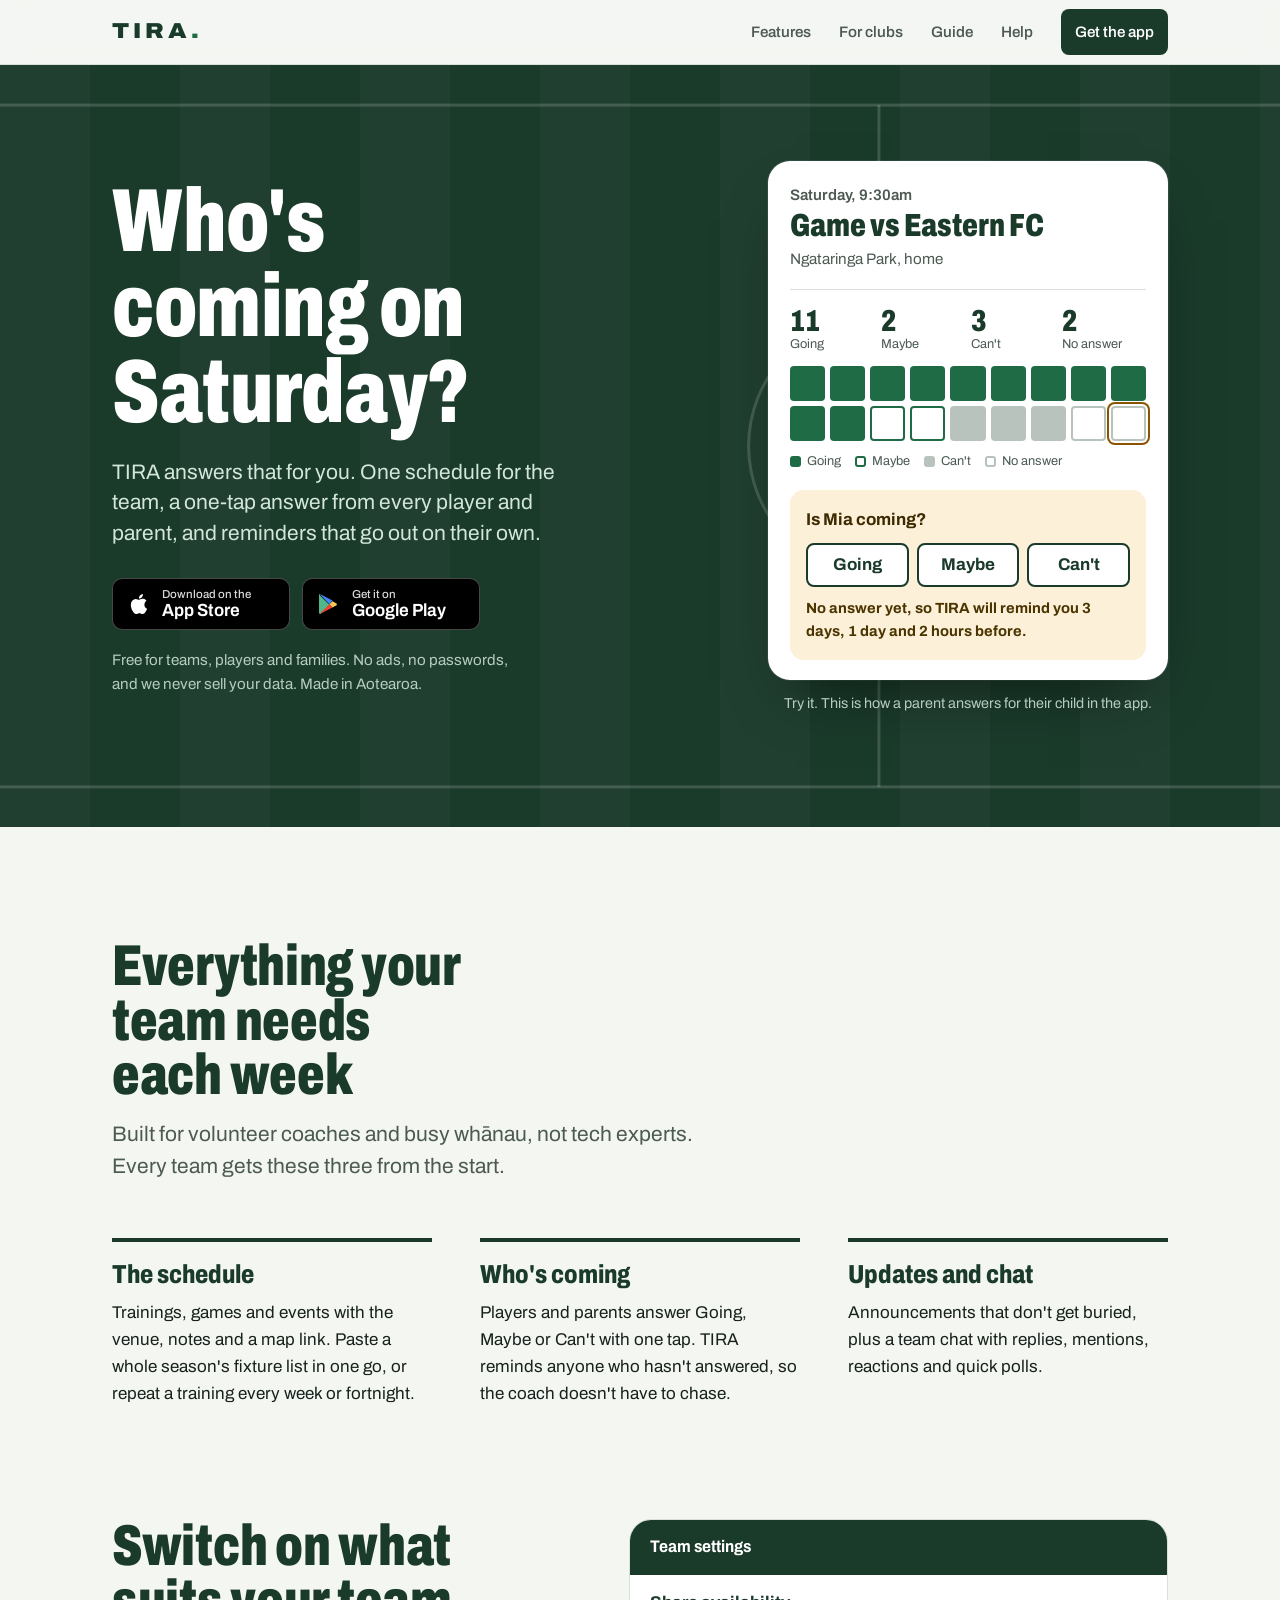
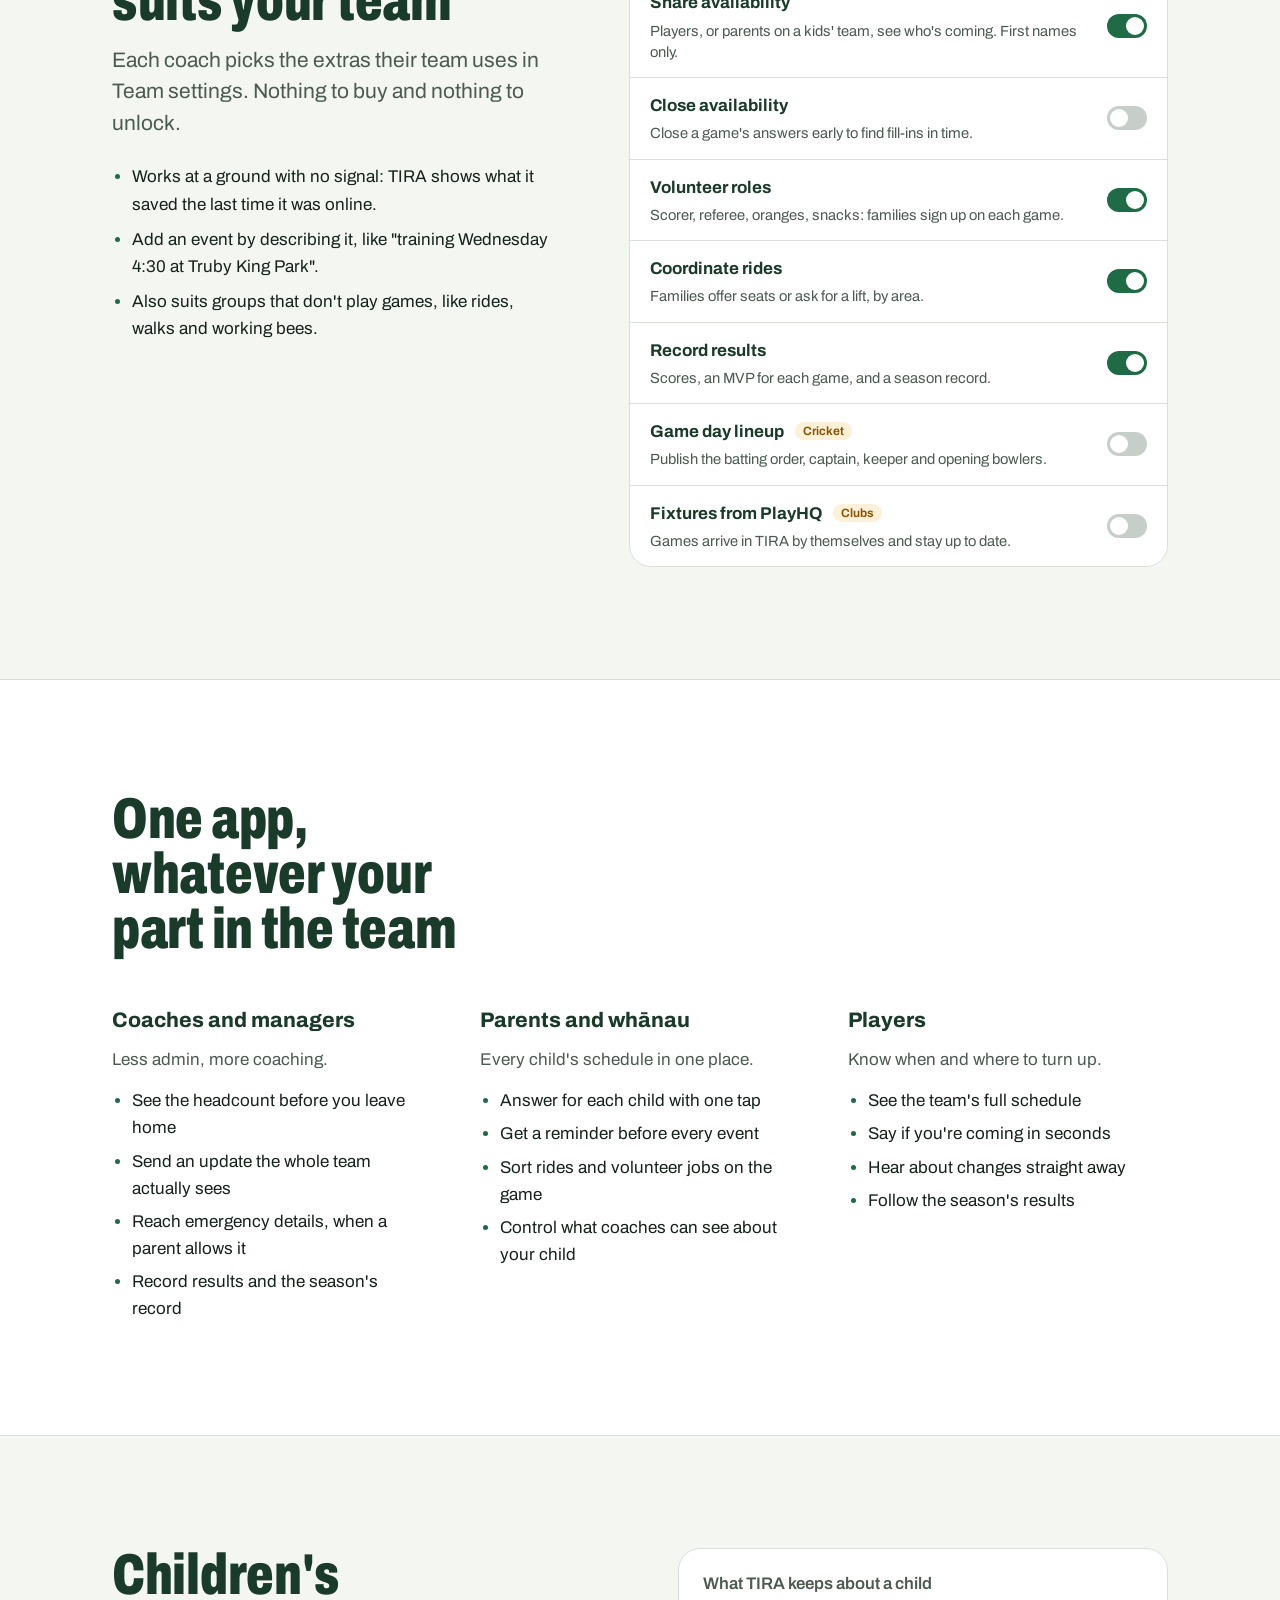
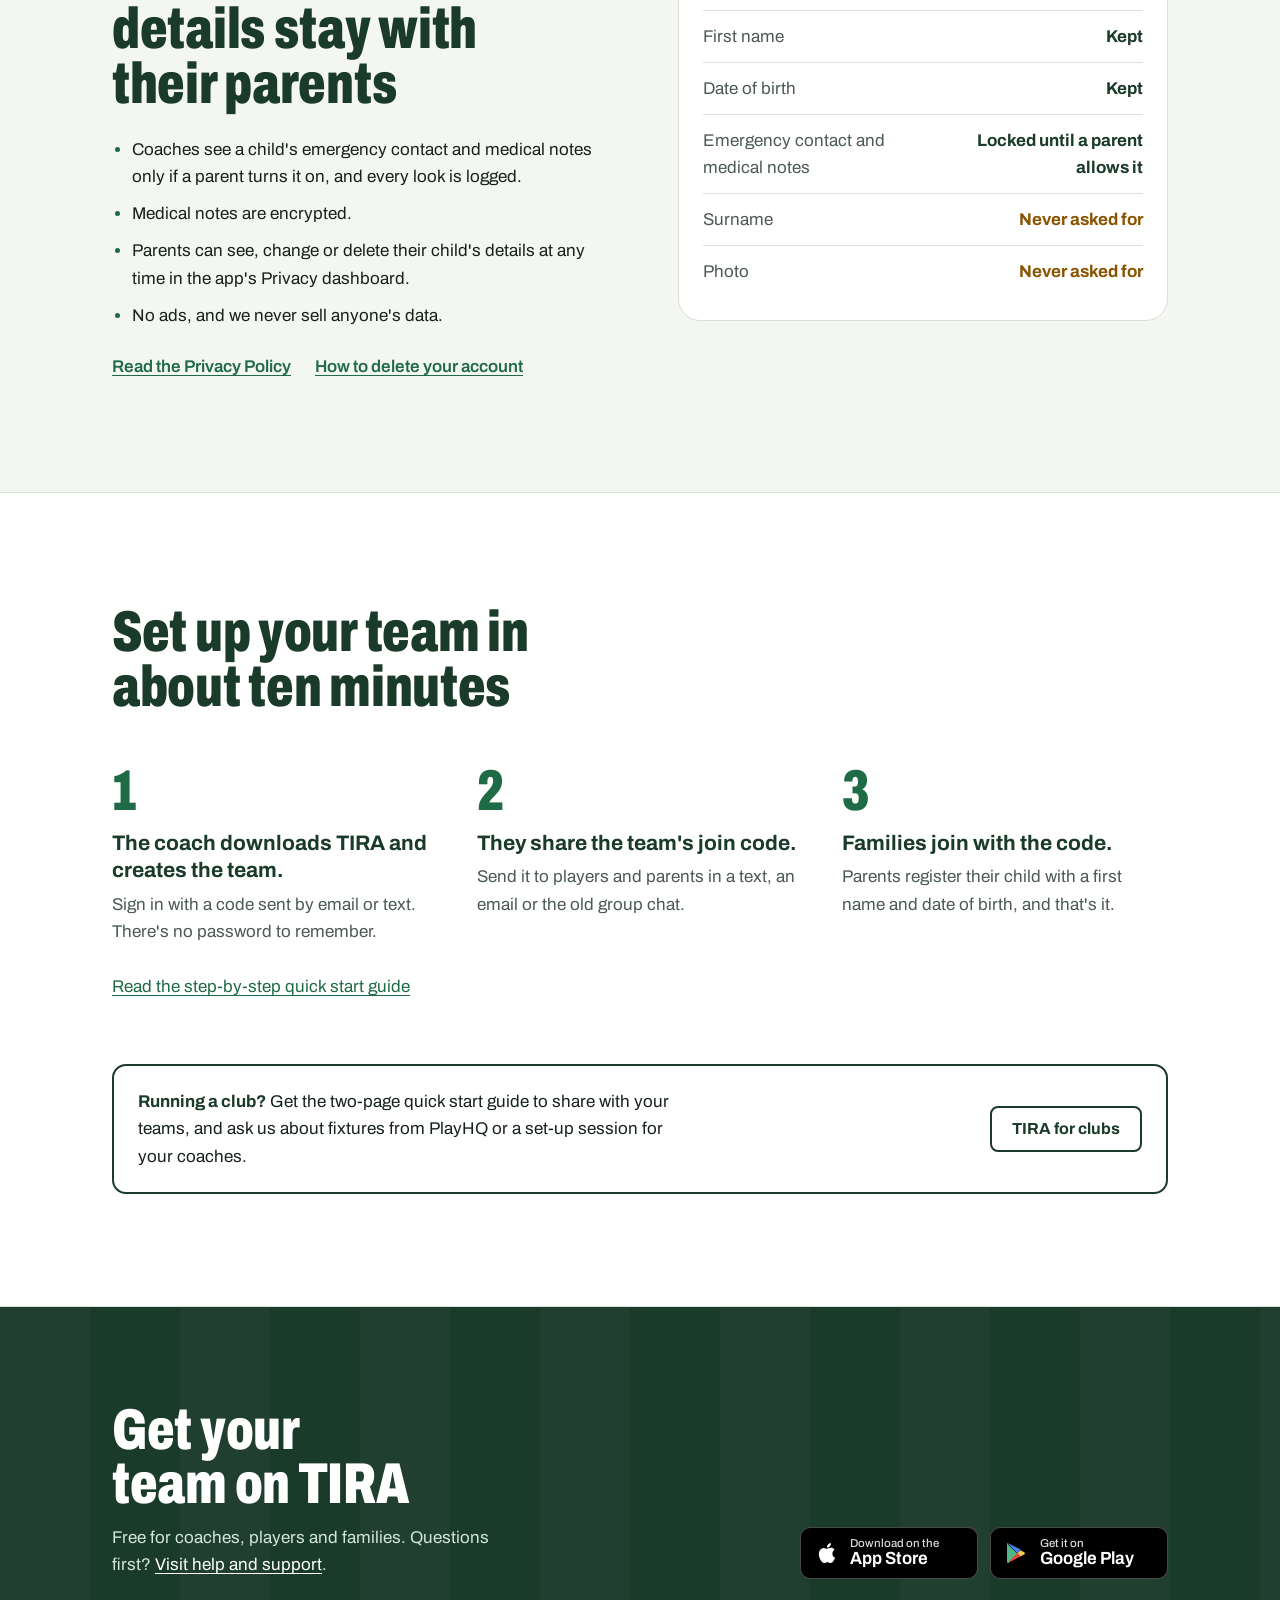
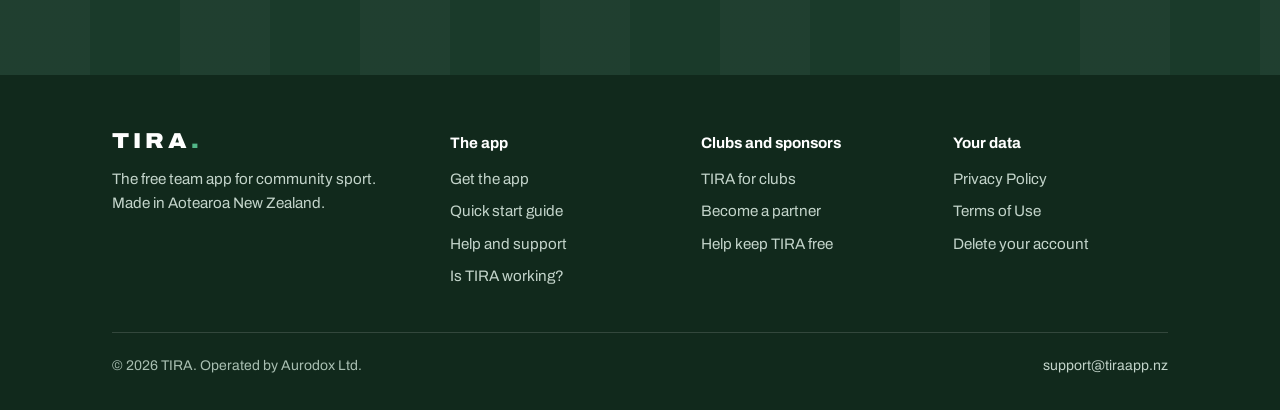
==== index.html @ 9c57c580 "Site redesign: one shared look, header and footer across every page - Shared stylesheet and menu scr" ====
<!DOCTYPE html>
<html lang="en-NZ">
<head>
  <meta charset="UTF-8" />
  <meta name="viewport" content="width=device-width, initial-scale=1" />
  <title>TIRA | The free team app for community sport</title>
  <meta name="description" content="TIRA is the free team app for community sport in Aotearoa. One schedule, a one-tap answer from every player and parent, and reminders sent for you. No ads." />
  <link rel="canonical" href="https://tiraapp.nz/" />
  <meta name="theme-color" content="#1a3a2a" />
  <meta property="og:type" content="website" />
  <meta property="og:site_name" content="TIRA" />
  <meta property="og:title" content="TIRA | The free team app for community sport" />
  <meta property="og:description" content="One schedule, a one-tap answer from every player and parent, and reminders sent for you. Free, with no ads." />
  <meta property="og:url" content="https://tiraapp.nz/" />
  <meta property="og:image" content="https://tiraapp.nz/android-chrome-512x512.png" />
  <meta property="og:locale" content="en_NZ" />
  <meta name="twitter:card" content="summary" />
  <link rel="icon" type="image/png" sizes="32x32" href="/favicon-32x32.png">
  <link rel="icon" type="image/png" sizes="16x16" href="/favicon-16x16.png">
  <link rel="apple-touch-icon" sizes="180x180" href="/apple-touch-icon.png">
  <link rel="manifest" href="/site.webmanifest">
  <link rel="preload" href="/assets/fonts/archivo-latin.woff2" as="font" type="font/woff2" crossorigin>
  <link rel="stylesheet" href="/assets/site.css">
  <script type="application/ld+json">
  {
    "@context": "https://schema.org",
    "@type": "MobileApplication",
    "name": "TIRA Sports",
    "operatingSystem": "Android, iOS",
    "applicationCategory": "SportsApplication",
    "description": "The free team app for community sport: schedule, availability, reminders, updates and team chat.",
    "url": "https://tiraapp.nz/",
    "offers": { "@type": "Offer", "price": "0", "priceCurrency": "NZD" },
    "publisher": { "@type": "Organization", "name": "Aurodox Ltd", "url": "https://tiraapp.nz/" },
    "sameAs": [
      "https://play.google.com/store/apps/details?id=nz.tira.app",
      "https://apps.apple.com/nz/app/tira-sports/id6776856453"
    ]
  }
  </script>
  <style>
    /* ── Hero ─────────────────────────────────────────── */
    .hero { padding: clamp(48px, 8vw, 96px) 0 clamp(56px, 9vw, 112px); }
    .hero .wrap {
      display: grid; gap: clamp(40px, 6vw, 72px);
      grid-template-columns: minmax(0, 1.15fr) minmax(0, .85fr); align-items: center;
    }
    .hero h1 { color: #fff; font-size: var(--step-5); max-width: 9ch; }
    .hero .lede { margin-top: 22px; font-size: var(--step-1); line-height: 1.45; color: #d3e6da; max-width: 40ch; }
    .hero .stores { margin-top: 30px; }
    .hero .small { margin-top: 18px; font-size: .95rem; color: #b5ccbf; max-width: 46ch; }

    /* The availability demo: a game card like the one in the app. */
    .game {
      background: var(--paper); color: var(--ink);
      border-radius: var(--radius-l); padding: 22px 22px 20px;
      box-shadow: 0 30px 60px -30px rgba(0,0,0,.6), 0 0 0 1px rgba(255,255,255,.08);
      max-width: 400px; width: 100%; justify-self: end;
    }
    .game .when { font-size: .95rem; font-weight: 600; color: var(--slate); }
    .game .vs { font-size: 2rem; font-stretch: 75%; font-weight: 850; color: var(--turf); line-height: 1.05; margin-top: 2px; }
    .game .where { font-size: .95rem; color: var(--slate); margin-top: 4px; }

    .count { margin-top: 18px; padding-top: 16px; border-top: 1px solid var(--line); }
    .count dl { display: grid; grid-template-columns: repeat(4, 1fr); gap: 6px; }
    .count dl div { display: flex; flex-direction: column-reverse; }
    .count dt { font-size: .8rem; color: var(--slate); line-height: 1.2; }
    .count dd { margin: 0; font-size: 1.9rem; font-stretch: 75%; font-weight: 850; color: var(--turf); line-height: 1; font-variant-numeric: tabular-nums; }

    /* One square per player, like bibs laid out on the grass. */
    .bibs { display: grid; grid-template-columns: repeat(9, 1fr); gap: 5px; margin-top: 14px; }
    .bib { aspect-ratio: 1; border-radius: 4px; background: var(--line); transition: background-color .25s, box-shadow .25s, transform .25s; }
    .bib.going { background: var(--mint-ink); }
    .bib.maybe { background: var(--paper); box-shadow: inset 0 0 0 2px var(--mint-ink); }
    .bib.cant  { background: #b9c3bd; }
    .bib.none  { background: var(--paper); box-shadow: inset 0 0 0 2px #b9c3bd; }
    .bib.you   { box-shadow: 0 0 0 2px var(--paper), 0 0 0 4px var(--amber-ink); }
    .bib.you.maybe { box-shadow: inset 0 0 0 2px var(--mint-ink), 0 0 0 2px var(--paper), 0 0 0 4px var(--amber-ink); }
    .bib.you.none  { box-shadow: inset 0 0 0 2px #b9c3bd, 0 0 0 2px var(--paper), 0 0 0 4px var(--amber-ink); }
    .key { display: flex; flex-wrap: wrap; gap: 4px 14px; margin-top: 10px; font-size: .8rem; color: var(--slate); }
    .key span { display: inline-flex; align-items: center; gap: 6px; }
    .key i { width: 11px; height: 11px; border-radius: 3px; display: inline-block; }

    .ask { margin-top: 18px; padding: 16px; background: var(--amber-wash); border-radius: var(--radius-m); }
    .ask p { font-weight: 700; color: #3d2a00; }
    .answers { display: grid; grid-template-columns: repeat(3, 1fr); gap: 8px; margin-top: 10px; }
    .answers button {
      min-height: 44px; border-radius: var(--radius-s); border: 2px solid var(--turf);
      background: var(--paper); color: var(--turf); font-weight: 700; cursor: pointer;
      transition: background-color .15s, color .15s;
    }
    .answers button:hover { background: var(--mint-wash); }
    .answers button[aria-pressed="true"] { background: var(--turf); color: #fff; }
    .ask .result { margin-top: 10px; font-size: .92rem; color: #4a3500; min-height: 2.8em; }
    .try { margin-top: 12px; font-size: .9rem; color: #b5ccbf; text-align: center; max-width: 400px; justify-self: end; width: 100%; }
    .demo { display: grid; }

    @media (prefers-reduced-motion: no-preference) {
      .js .bib { animation: drop .45s cubic-bezier(.2,.8,.3,1.2) backwards; animation-delay: calc(var(--i) * 35ms + 250ms); }
      @keyframes drop { from { transform: translateY(-10px) scale(.6); opacity: 0; } }
    }

    @media (max-width: 860px) {
      .hero .wrap { grid-template-columns: 1fr; }
      .game, .try { justify-self: start; }
      .hero h1 { max-width: 11ch; }
    }

    /* ── Sections ─────────────────────────────────────── */
    .section { padding: clamp(64px, 9vw, 112px) 0; }
    .section h2.display { font-size: var(--step-4); max-width: 16ch; }
    .section .intro { margin-top: 16px; font-size: var(--step-1); line-height: 1.5; color: var(--slate); max-width: 52ch; }

    .basics { display: grid; grid-template-columns: repeat(3, 1fr); gap: clamp(24px, 4vw, 48px); margin-top: clamp(36px, 5vw, 56px); }
    .basics > div { border-top: 4px solid var(--turf); padding-top: 18px; }
    .basics h3 { font-size: var(--step-2); font-stretch: 80%; font-weight: 800; line-height: 1.1; }
    .basics p { margin-top: 10px; color: var(--ink); }

    .extras { display: grid; grid-template-columns: minmax(0, .9fr) minmax(0, 1.1fr); gap: clamp(32px, 6vw, 80px); align-items: start; margin-top: clamp(64px, 9vw, 112px); }
    .extras h2 { font-size: var(--step-3); }
    .extras .also { margin-top: 24px; padding-left: 1.2em; }
    .extras .also li + li { margin-top: 8px; }
    .extras .also li::marker { color: var(--mint-ink); }

    /* An illustration of the app's Team settings screen. */
    .settings { background: var(--paper); border: 1px solid var(--line); border-radius: var(--radius-l); overflow: hidden; }
    .settings .bar { background: var(--turf); color: #fff; padding: 14px 20px; font-weight: 700; font-stretch: 90%; font-size: 1.05rem; }
    .settings ul { list-style: none; padding: 0; }
    .settings li { display: grid; grid-template-columns: 1fr auto; gap: 4px 16px; padding: 14px 20px; border-top: 1px solid var(--line); align-items: center; }
    .settings li:first-child { border-top: 0; }
    .settings b { font-weight: 700; color: var(--turf); }
    .settings .tag { margin-left: 8px; font-size: .75rem; font-weight: 650; color: var(--amber-ink); background: var(--amber-wash); padding: 2px 8px; border-radius: 999px; vertical-align: 2px; }
    .settings span.d { grid-column: 1; font-size: .92rem; color: var(--slate); line-height: 1.45; }
    .settings .sw { grid-column: 2; grid-row: 1 / span 2; width: 40px; height: 24px; border-radius: 999px; background: var(--mint-ink); position: relative; }
    .settings .sw::after { content: ''; position: absolute; top: 3px; right: 3px; width: 18px; height: 18px; border-radius: 50%; background: #fff; }
    .settings .sw.off { background: #c5cec8; }
    .settings .sw.off::after { right: auto; left: 3px; }

    @media (max-width: 860px) {
      .basics { grid-template-columns: 1fr; }
      .extras { grid-template-columns: 1fr; }
    }

    /* Roles */
    .roles { background: var(--paper); border-block: 1px solid var(--line); }
    .role-cols { display: grid; grid-template-columns: repeat(3, 1fr); gap: clamp(24px, 4vw, 48px); margin-top: clamp(32px, 5vw, 48px); }
    .role-cols h3 { font-size: var(--step-1); font-weight: 750; }
    .role-cols p { margin-top: 8px; color: var(--slate); }
    .role-cols ul { margin-top: 14px; padding-left: 1.2em; }
    .role-cols li + li { margin-top: 6px; }
    .role-cols li::marker { color: var(--mint-ink); }
    @media (max-width: 860px) { .role-cols { grid-template-columns: 1fr; } }

    /* Children's privacy */
    .privacy-split { display: grid; grid-template-columns: minmax(0, 1fr) minmax(0, 1fr); gap: clamp(32px, 6vw, 80px); align-items: start; }
    .privacy-split h2 { font-size: var(--step-4); max-width: 13ch; }
    .record { background: var(--paper); border: 1px solid var(--line); border-radius: var(--radius-l); padding: 22px 24px; }
    .record h3 { font-size: 1.05rem; color: var(--slate); font-weight: 600; }
    .record dl { margin-top: 12px; }
    .record dl div { display: flex; justify-content: space-between; gap: 16px; padding: 12px 0; border-top: 1px solid var(--line); }
    .record dt { color: var(--slate); }
    .record dd { margin: 0; font-weight: 700; color: var(--turf); text-align: right; }
    .record dd.never { color: var(--amber-ink); }
    .privacy-points { margin-top: 24px; padding-left: 1.2em; }
    .privacy-points li + li { margin-top: 10px; }
    .privacy-points li::marker { color: var(--mint-ink); }
    .text-links { margin-top: 24px; display: flex; flex-wrap: wrap; gap: 10px 24px; font-weight: 600; }
    @media (max-width: 860px) { .privacy-split { grid-template-columns: 1fr; } }

    /* Getting started: a real sequence, so it is numbered. */
    .steps { list-style: none; padding: 0; counter-reset: step; display: grid; grid-template-columns: repeat(3, 1fr); gap: clamp(20px, 3vw, 40px); margin-top: clamp(32px, 5vw, 48px); }
    .steps li { counter-increment: step; }
    .steps li::before {
      content: counter(step); display: block; font-size: 3.6rem; font-stretch: 70%; font-weight: 850;
      line-height: 1; color: var(--mint-ink); margin-bottom: 10px;
    }
    .steps b { display: block; font-size: var(--step-1); color: var(--turf); line-height: 1.3; }
    .steps span { display: block; margin-top: 6px; color: var(--slate); }
    @media (max-width: 760px) { .steps { grid-template-columns: 1fr; } }

    .clubs-note {
      margin-top: clamp(40px, 6vw, 64px); display: flex; flex-wrap: wrap; align-items: center; justify-content: space-between;
      gap: 16px 32px; padding: 22px 24px; border: 2px solid var(--turf); border-radius: var(--radius-m);
    }
    .clubs-note p { max-width: 56ch; }
    .clubs-note strong { color: var(--turf); }

    /* Closing call to action */
    .closer { padding: clamp(56px, 8vw, 96px) 0; }
    .closer .wrap { display: flex; flex-wrap: wrap; align-items: end; justify-content: space-between; gap: 28px 48px; }
    .closer h2 { color: #fff; font-size: var(--step-4); max-width: 12ch; }
    .closer p { margin-top: 12px; color: #d3e6da; max-width: 40ch; }
    .closer p a { color: #fff; }
  </style>
</head>
<body>
<a class="skip-link" href="#main">Skip to content</a>

<header class="site-header">
  <div class="wrap">
    <a class="wordmark" href="/" aria-label="TIRA home">TIRA<i>.</i></a>
    <button class="menu-btn" type="button" aria-expanded="false" aria-controls="site-nav">
      <svg viewBox="0 0 24 24" fill="none" stroke="currentColor" stroke-width="2.2" stroke-linecap="round" aria-hidden="true"><path d="M4 7h16M4 12h16M4 17h16"/></svg>
      Menu
    </button>
    <nav class="site-nav" id="site-nav" aria-label="Main">
      <a href="/#features">Features</a>
      <a href="/clubs/">For clubs</a>
      <a href="/guide/">Guide</a>
      <a href="/support/">Help</a>
      <a class="btn" href="/get/">Get the app</a>
    </nav>
  </div>
</header>

<main id="main">

<section class="turf on-turf hero" aria-labelledby="hero-title">
  <div class="chalk-lines" aria-hidden="true">
    <svg viewBox="0 0 1440 760" preserveAspectRatio="xMaxYMid slice" fill="none" stroke="currentColor" stroke-width="3">
      <rect x="40" y="40" width="1600" height="680"/>
      <line x1="1040" y1="40" x2="1040" y2="720"/>
      <circle cx="1040" cy="380" r="130"/>
      <circle cx="1040" cy="380" r="5" fill="currentColor"/>
    </svg>
  </div>
  <div class="wrap">
    <div>
      <h1 id="hero-title" class="display">Who's coming on Saturday?</h1>
      <p class="lede">TIRA answers that for you. One schedule for the team, a one-tap answer from every player and parent, and reminders that go out on their own.</p>
      <div class="stores" id="download">
        <a class="store" href="https://apps.apple.com/nz/app/tira-sports/id6776856453">
          <svg viewBox="0 0 24 24" fill="currentColor" aria-hidden="true"><path d="M18.71 19.5c-.83 1.24-1.71 2.45-3.05 2.47-1.34.03-1.77-.79-3.29-.79-1.53 0-2 .77-3.27.82-1.31.05-2.3-1.32-3.14-2.53C4.25 17 2.94 12.45 4.7 9.39c.87-1.52 2.43-2.48 4.12-2.51 1.28-.02 2.5.87 3.29.87.78 0 2.26-1.07 3.8-.91.65.03 2.47.26 3.64 1.98-.09.06-2.17 1.28-2.15 3.81.03 3.02 2.65 4.03 2.68 4.04-.03.07-.42 1.44-1.38 2.83zM13 3.5c.73-.83 1.94-1.46 2.94-1.5.13 1.17-.34 2.35-1.04 3.19-.69.85-1.83 1.51-2.95 1.42-.15-1.15.41-2.35 1.05-3.11z"/></svg>
          <span><small>Download on the</small><strong>App Store</strong></span>
        </a>
        <a class="store" href="https://play.google.com/store/apps/details?id=nz.tira.app">
          <svg viewBox="0 0 24 24" aria-hidden="true"><path d="M3.18 1.77C2.46 2.14 2 2.9 2 3.78v16.44c0 .88.46 1.64 1.18 2.01l9.21-9.21v-.22L3.18 3.72v-1.95z" fill="#52b788"/><path d="M15.46 15.54l-3.07-3.07v-.22l3.07-3.07 3.71 2.11c1.04.59 1.04 1.55 0 2.14l-3.71 2.11z" fill="#f9c74f"/><path d="M15.53 15.5L12.39 12.35 3.18 21.23c.34.18.75.16 1.12-.06l11.23-5.67z" fill="#ea4335"/><path d="M15.53 8.5L4.3 2.83C3.93 2.61 3.52 2.59 3.18 2.77l9.21 9.58 3.14-3.85z" fill="#4285f4"/></svg>
          <span><small>Get it on</small><strong>Google Play</strong></span>
        </a>
      </div>
      <p class="small">Free for teams, players and families. No ads, no passwords, and we never sell your data. Made in Aotearoa.</p>
    </div>

    <div class="demo">
      <article class="game" aria-labelledby="game-title">
        <p class="when">Saturday, 9:30am</p>
        <h2 id="game-title" class="vs">Game vs Eastern FC</h2>
        <p class="where">Ngataringa Park, home</p>

        <div class="count">
          <dl aria-live="polite" id="tally">
            <div><dt>Going</dt><dd data-k="going">11</dd></div>
            <div><dt>Maybe</dt><dd data-k="maybe">2</dd></div>
            <div><dt>Can't</dt><dd data-k="cant">3</dd></div>
            <div><dt>No answer</dt><dd data-k="none">2</dd></div>
          </dl>
          <div class="bibs" id="bibs" aria-hidden="true"></div>
          <div class="key" aria-hidden="true">
            <span><i style="background:var(--mint-ink)"></i>Going</span>
            <span><i style="box-shadow:inset 0 0 0 2px var(--mint-ink)"></i>Maybe</span>
            <span><i style="background:#b9c3bd"></i>Can't</span>
            <span><i style="box-shadow:inset 0 0 0 2px #b9c3bd"></i>No answer</span>
          </div>
        </div>

        <div class="ask" id="ask" hidden>
          <p id="ask-q">Is Mia coming?</p>
          <div class="answers" role="group" aria-labelledby="ask-q">
            <button type="button" data-a="going" aria-pressed="false">Going</button>
            <button type="button" data-a="maybe" aria-pressed="false">Maybe</button>
            <button type="button" data-a="cant" aria-pressed="false">Can't</button>
          </div>
          <p class="result" id="result" aria-live="polite">No answer yet, so TIRA will remind you 3 days, 1 day and 2 hours before.</p>
        </div>
      </article>
      <p class="try" id="try" hidden>Try it. This is how a parent answers for their child in the app.</p>
    </div>
  </div>
</section>

<section class="section" id="features" aria-labelledby="features-title">
  <div class="wrap">
    <h2 id="features-title" class="display">Everything your team needs each week</h2>
    <p class="intro">Built for volunteer coaches and busy whānau, not tech experts. Every team gets these three from the start.</p>

    <div class="basics">
      <div>
        <h3>The schedule</h3>
        <p>Trainings, games and events with the venue, notes and a map link. Paste a whole season's fixture list in one go, or repeat a training every week or fortnight.</p>
      </div>
      <div>
        <h3>Who's coming</h3>
        <p>Players and parents answer Going, Maybe or Can't with one tap. TIRA reminds anyone who hasn't answered, so the coach doesn't have to chase.</p>
      </div>
      <div>
        <h3>Updates and chat</h3>
        <p>Announcements that don't get buried, plus a team chat with replies, mentions, reactions and quick polls.</p>
      </div>
    </div>

    <div class="extras">
      <div>
        <h2 class="display">Switch on what suits your team</h2>
        <p class="intro">Each coach picks the extras their team uses in Team settings. Nothing to buy and nothing to unlock.</p>
        <ul class="also">
          <li>Works at a ground with no signal: TIRA shows what it saved the last time it was online.</li>
          <li>Add an event by describing it, like "training Wednesday 4:30 at Truby King Park".</li>
          <li>Also suits groups that don't play games, like rides, walks and working bees.</li>
        </ul>
      </div>
      <figure class="settings" aria-label="Illustration of the Team settings screen in the app">
        <div class="bar" aria-hidden="true">Team settings</div>
        <ul>
          <li><b>Share availability</b><span class="sw" aria-hidden="true"></span><span class="d">Players, or parents on a kids' team, see who's coming. First names only.</span></li>
          <li><b>Close availability</b><span class="sw off" aria-hidden="true"></span><span class="d">Close a game's answers early to find fill-ins in time.</span></li>
          <li><b>Volunteer roles</b><span class="sw" aria-hidden="true"></span><span class="d">Scorer, referee, oranges, snacks: families sign up on each game.</span></li>
          <li><b>Coordinate rides</b><span class="sw" aria-hidden="true"></span><span class="d">Families offer seats or ask for a lift, by area.</span></li>
          <li><b>Record results</b><span class="sw" aria-hidden="true"></span><span class="d">Scores, an MVP for each game, and a season record.</span></li>
          <li><b>Game day lineup <span class="tag">Cricket</span></b><span class="sw off" aria-hidden="true"></span><span class="d">Publish the batting order, captain, keeper and opening bowlers.</span></li>
          <li><b>Fixtures from PlayHQ <span class="tag">Clubs</span></b><span class="sw off" aria-hidden="true"></span><span class="d">Games arrive in TIRA by themselves and stay up to date.</span></li>
        </ul>
      </figure>
    </div>
  </div>
</section>

<section class="section roles" aria-labelledby="roles-title">
  <div class="wrap">
    <h2 id="roles-title" class="display">One app, whatever your part in the team</h2>
    <div class="role-cols">
      <div>
        <h3>Coaches and managers</h3>
        <p>Less admin, more coaching.</p>
        <ul>
          <li>See the headcount before you leave home</li>
          <li>Send an update the whole team actually sees</li>
          <li>Reach emergency details, when a parent allows it</li>
          <li>Record results and the season's record</li>
        </ul>
      </div>
      <div>
        <h3>Parents and whānau</h3>
        <p>Every child's schedule in one place.</p>
        <ul>
          <li>Answer for each child with one tap</li>
          <li>Get a reminder before every event</li>
          <li>Sort rides and volunteer jobs on the game</li>
          <li>Control what coaches can see about your child</li>
        </ul>
      </div>
      <div>
        <h3>Players</h3>
        <p>Know when and where to turn up.</p>
        <ul>
          <li>See the team's full schedule</li>
          <li>Say if you're coming in seconds</li>
          <li>Hear about changes straight away</li>
          <li>Follow the season's results</li>
        </ul>
      </div>
    </div>
  </div>
</section>

<section class="section" id="privacy" aria-labelledby="privacy-title">
  <div class="wrap privacy-split">
    <div>
      <h2 id="privacy-title" class="display">Children's details stay with their parents</h2>
      <ul class="privacy-points">
        <li>Coaches see a child's emergency contact and medical notes only if a parent turns it on, and every look is logged.</li>
        <li>Medical notes are encrypted.</li>
        <li>Parents can see, change or delete their child's details at any time in the app's Privacy dashboard.</li>
        <li>No ads, and we never sell anyone's data.</li>
      </ul>
      <p class="text-links">
        <a href="/privacy/">Read the Privacy Policy</a>
        <a href="/delete-account/">How to delete your account</a>
      </p>
    </div>
    <div class="record">
      <h3>What TIRA keeps about a child</h3>
      <dl>
        <div><dt>First name</dt><dd>Kept</dd></div>
        <div><dt>Date of birth</dt><dd>Kept</dd></div>
        <div><dt>Emergency contact and medical notes</dt><dd>Locked until a parent allows it</dd></div>
        <div><dt>Surname</dt><dd class="never">Never asked for</dd></div>
        <div><dt>Photo</dt><dd class="never">Never asked for</dd></div>
      </dl>
    </div>
  </div>
</section>

<section class="section roles" aria-labelledby="start-title">
  <div class="wrap">
    <h2 id="start-title" class="display">Set up your team in about ten minutes</h2>
    <ol class="steps">
      <li><b>The coach downloads TIRA and creates the team.</b><span>Sign in with a code sent by email or text. There's no password to remember.</span></li>
      <li><b>They share the team's join code.</b><span>Send it to players and parents in a text, an email or the old group chat.</span></li>
      <li><b>Families join with the code.</b><span>Parents register their child with a first name and date of birth, and that's it.</span></li>
    </ol>
    <p style="margin-top:28px"><a href="/guide/">Read the step-by-step quick start guide</a></p>

    <div class="clubs-note">
      <p><strong>Running a club?</strong> Get the two-page quick start guide to share with your teams, and ask us about fixtures from PlayHQ or a set-up session for your coaches.</p>
      <a class="btn btn-outline" href="/clubs/">TIRA for clubs</a>
    </div>
  </div>
</section>

<section class="turf on-turf closer" aria-labelledby="closer-title">
  <div class="wrap">
    <div>
      <h2 id="closer-title" class="display">Get your team on TIRA</h2>
      <p>Free for coaches, players and families. Questions first? <a href="/support/">Visit help and support</a>.</p>
    </div>
    <div class="stores">
      <a class="store" href="https://apps.apple.com/nz/app/tira-sports/id6776856453">
        <svg viewBox="0 0 24 24" fill="currentColor" aria-hidden="true"><path d="M18.71 19.5c-.83 1.24-1.71 2.45-3.05 2.47-1.34.03-1.77-.79-3.29-.79-1.53 0-2 .77-3.27.82-1.31.05-2.3-1.32-3.14-2.53C4.25 17 2.94 12.45 4.7 9.39c.87-1.52 2.43-2.48 4.12-2.51 1.28-.02 2.5.87 3.29.87.78 0 2.26-1.07 3.8-.91.65.03 2.47.26 3.64 1.98-.09.06-2.17 1.28-2.15 3.81.03 3.02 2.65 4.03 2.68 4.04-.03.07-.42 1.44-1.38 2.83zM13 3.5c.73-.83 1.94-1.46 2.94-1.5.13 1.17-.34 2.35-1.04 3.19-.69.85-1.83 1.51-2.95 1.42-.15-1.15.41-2.35 1.05-3.11z"/></svg>
        <span><small>Download on the</small><strong>App Store</strong></span>
      </a>
      <a class="store" href="https://play.google.com/store/apps/details?id=nz.tira.app">
        <svg viewBox="0 0 24 24" aria-hidden="true"><path d="M3.18 1.77C2.46 2.14 2 2.9 2 3.78v16.44c0 .88.46 1.64 1.18 2.01l9.21-9.21v-.22L3.18 3.72v-1.95z" fill="#52b788"/><path d="M15.46 15.54l-3.07-3.07v-.22l3.07-3.07 3.71 2.11c1.04.59 1.04 1.55 0 2.14l-3.71 2.11z" fill="#f9c74f"/><path d="M15.53 15.5L12.39 12.35 3.18 21.23c.34.18.75.16 1.12-.06l11.23-5.67z" fill="#ea4335"/><path d="M15.53 8.5L4.3 2.83C3.93 2.61 3.52 2.59 3.18 2.77l9.21 9.58 3.14-3.85z" fill="#4285f4"/></svg>
        <span><small>Get it on</small><strong>Google Play</strong></span>
      </a>
    </div>
  </div>
</section>

</main>

<footer class="site-footer">
  <div class="wrap">
    <div class="cols">
      <div class="about">
        <a class="wordmark" href="/" aria-label="TIRA home">TIRA<i>.</i></a>
        <p>The free team app for community sport. Made in Aotearoa New Zealand.</p>
      </div>
      <div>
        <h2>The app</h2>
        <ul>
          <li><a href="/get/">Get the app</a></li>
          <li><a href="/guide/">Quick start guide</a></li>
          <li><a href="/support/">Help and support</a></li>
          <li><a href="/status/">Is TIRA working?</a></li>
        </ul>
      </div>
      <div>
        <h2>Clubs and sponsors</h2>
        <ul>
          <li><a href="/clubs/">TIRA for clubs</a></li>
          <li><a href="/partners/">Become a partner</a></li>
          <li><a href="/support-tira/">Help keep TIRA free</a></li>
        </ul>
      </div>
      <div>
        <h2>Your data</h2>
        <ul>
          <li><a href="/privacy/">Privacy Policy</a></li>
          <li><a href="/terms/">Terms of Use</a></li>
          <li><a href="/delete-account/">Delete your account</a></li>
        </ul>
      </div>
    </div>
    <div class="legal">
      <p>&copy; 2026 TIRA. Operated by Aurodox Ltd.</p>
      <p><a href="mailto:support@tiraapp.nz">support@tiraapp.nz</a></p>
    </div>
  </div>
</footer>

<script src="/assets/site.js" defer></script>
<script>
  // The hero demo. Without JavaScript the card still shows the tally; the
  // buttons only appear when they work.
  (function () {
    document.documentElement.classList.add('js');
    var tally = { going: 11, maybe: 2, cant: 3, none: 2 };
    var order = ['going', 'maybe', 'cant', 'none'];
    var bibs = document.getElementById('bibs');
    var mine = 'none';
    var RESULT = {
      none: "No answer yet, so TIRA will remind you 3 days, 1 day and 2 hours before.",
      going: "Mia's going. The coach sees it straight away, and TIRA won't send you any more “Are you coming?” reminders.",
      maybe: "Mia's a maybe. You can change it any time before the game.",
      cant: "Mia can't make it. The coach knows in time to find a fill-in."
    };

    function draw() {
      var html = '', i = 0;
      // Everyone else, grouped by answer, then Mia last.
      var rest = { going: tally.going, maybe: tally.maybe, cant: tally.cant, none: tally.none };
      rest[mine] -= 1;
      order.forEach(function (k) {
        for (var n = 0; n < rest[k]; n++) html += '<span class="bib ' + k + '" style="--i:' + (i++) + '"></span>';
      });
      html += '<span class="bib you ' + mine + '" style="--i:' + i + '"></span>';
      bibs.innerHTML = html;
      order.forEach(function (k) { document.querySelector('[data-k="' + k + '"]').textContent = tally[k]; });
    }
    draw();

    var ask = document.getElementById('ask');
    ask.hidden = false;
    document.getElementById('try').hidden = false;
    var result = document.getElementById('result');
    var btns = ask.querySelectorAll('button');
    btns.forEach(function (b) {
      b.addEventListener('click', function () {
        var a = b.getAttribute('data-a');
        if (a === mine) a = 'none'; // tap again to clear
        tally[mine] -= 1; tally[a] += 1; mine = a;
        btns.forEach(function (x) { x.setAttribute('aria-pressed', String(x.getAttribute('data-a') === mine)); });
        result.textContent = RESULT[mine];
        // Only animate the first time; later changes just recolour.
        bibs.querySelectorAll('.bib').forEach(function (el) { el.style.animation = 'none'; });
        var you = bibs.querySelector('.you');
        you.className = 'bib you ' + mine;
        // Re-colour the rest in case counts shifted.
        var rest = { going: tally.going, maybe: tally.maybe, cant: tally.cant, none: tally.none };
        rest[mine] -= 1;
        var all = bibs.querySelectorAll('.bib:not(.you)'), j = 0;
        order.forEach(function (k) { for (var n = 0; n < rest[k]; n++) all[j++].className = 'bib ' + k; });
        order.forEach(function (k) { document.querySelector('[data-k="' + k + '"]').textContent = tally[k]; });
      });
    });
  })();
</script>
</body>
</html>
---- assets/site.css ----
/* TIRA site styles, shared by every page.
   Look: a community sports field. Turf green with chalk lines for the big
   moments, a light "chalk" page for reading, and Archivo throughout: its
   condensed widths for headings (like a fixture board or a jersey), its
   normal width for reading. Archivo is under the SIL Open Font License. */

@font-face {
  font-family: 'Archivo';
  font-style: normal;
  font-weight: 100 900;
  font-stretch: 62% 125%;
  font-display: swap;
  src: url(/assets/fonts/archivo-latin-ext.woff2) format('woff2');
  unicode-range: U+0100-02BA, U+02BD-02C5, U+02C7-02CC, U+02CE-02D7, U+02DD-02FF, U+0304, U+0308, U+0329, U+1D00-1DBF, U+1E00-1E9F, U+1EF2-1EFF, U+2020, U+20A0-20AB, U+20AD-20C4, U+2113, U+2C60-2C7F, U+A720-A7FF;
}
@font-face {
  font-family: 'Archivo';
  font-style: normal;
  font-weight: 100 900;
  font-stretch: 62% 125%;
  font-display: swap;
  src: url(/assets/fonts/archivo-latin.woff2) format('woff2');
  unicode-range: U+0000-00FF, U+0131, U+0152-0153, U+02BB-02BC, U+02C6, U+02DA, U+02DC, U+0304, U+0308, U+0329, U+2000-206F, U+20AC, U+2122, U+2191, U+2193, U+2212, U+2215, U+FEFF, U+FFFD;
}

:root {
  /* Colour */
  --turf:      #1a3a2a;   /* brand green, the field */
  --turf-deep: #11291c;   /* footer, pressed states */
  --turf-lift: #24503a;   /* hover on turf */
  --mint:      #52b788;   /* brand mint: on turf only, or decoration */
  --mint-ink:  #1f6b45;   /* mint you can read on chalk (6.4:1) */
  --mint-wash: #e3f2e9;
  --chalk:     #f4f6f2;   /* page */
  --paper:     #ffffff;   /* raised surfaces */
  --ink:       #17221c;   /* body text */
  --slate:     #4c5a52;   /* secondary text (7:1 on chalk) */
  --line:      #d9e0da;   /* rules and borders */
  --bib:       #dcf25a;   /* hi-vis training bib: on turf only */
  --amber-ink: #8a5300;
  --amber-wash:#fdf0d8;

  /* Type */
  --font: 'Archivo', system-ui, -apple-system, 'Segoe UI', Roboto, sans-serif;
  --step--1: .875rem;
  --step-0:  1.0625rem;
  --step-1:  1.3125rem;
  --step-2:  1.625rem;
  --step-3:  clamp(1.9rem, 1.4rem + 2vw, 2.6rem);
  --step-4:  clamp(2.4rem, 1.6rem + 3.6vw, 3.6rem);
  --step-5:  clamp(3rem, 1.6rem + 6vw, 5.6rem);

  /* Space */
  --gutter: clamp(16px, 4vw, 32px);
  --wrap: 1120px;
  --measure: 68ch;
  --radius-s: 8px;
  --radius-m: 14px;
  --radius-l: 22px;

  --header-h: 64px;
}

*, *::before, *::after { box-sizing: border-box; }
* { margin: 0; }

html { -webkit-text-size-adjust: 100%; scroll-padding-top: calc(var(--header-h) + 16px); }
@media (prefers-reduced-motion: no-preference) { html { scroll-behavior: smooth; } }

body {
  font-family: var(--font);
  font-size: var(--step-0);
  line-height: 1.6;
  color: var(--ink);
  background: var(--chalk);
  min-height: 100vh;
  display: flex;
  flex-direction: column;
  text-rendering: optimizeLegibility;
  -webkit-font-smoothing: antialiased;
}
main { flex: 1 0 auto; }
img, svg { display: block; max-width: 100%; }
button { font: inherit; color: inherit; }

a { color: var(--mint-ink); text-decoration-thickness: 1px; text-underline-offset: 3px; }
a:hover { color: var(--turf); text-decoration-thickness: 2px; }

:focus-visible { outline: 3px solid var(--mint-ink); outline-offset: 3px; border-radius: 4px; }
.on-turf :focus-visible, .site-footer :focus-visible { outline-color: var(--bib); }

.wrap { width: 100%; max-width: var(--wrap); margin-inline: auto; padding-inline: var(--gutter); }

.skip-link {
  position: absolute; left: 12px; top: -60px; z-index: 200;
  background: var(--turf); color: #fff; padding: 10px 16px; border-radius: var(--radius-s);
  font-weight: 700; text-decoration: none;
}
.skip-link:focus { top: 12px; color: #fff; }

.visually-hidden {
  position: absolute !important; width: 1px; height: 1px; overflow: hidden;
  clip: rect(0 0 0 0); clip-path: inset(50%); white-space: nowrap;
}

/* Display type: condensed, heavy, tight. Used for h1 and big headings. */
.display {
  font-stretch: 72%;
  font-weight: 850;
  line-height: .95;
  letter-spacing: -.005em;
  text-wrap: balance;
}
h1, h2, h3 { color: var(--turf); text-wrap: balance; }

/* ── Header ─────────────────────────────────────────────── */
.site-header {
  position: sticky; top: 0; z-index: 100;
  background: rgba(244,246,242,.92);
  -webkit-backdrop-filter: saturate(1.4) blur(10px);
  backdrop-filter: saturate(1.4) blur(10px);
  border-bottom: 1px solid var(--line);
}
.site-header .wrap { display: flex; align-items: center; gap: 28px; height: var(--header-h); }

.wordmark {
  font-stretch: 112%; font-weight: 900; font-size: 1.35rem; letter-spacing: .18em;
  color: var(--turf); text-decoration: none; flex-shrink: 0; line-height: 1;
}
.wordmark:hover { color: var(--turf); }
.wordmark i { font-style: normal; color: var(--mint-ink); }

.site-nav { display: flex; align-items: center; gap: 4px; margin-left: auto; }
.site-nav a {
  color: var(--slate); text-decoration: none; font-weight: 550; font-size: .95rem;
  padding: 8px 12px; border-radius: var(--radius-s);
}
.site-nav a:hover { color: var(--turf); background: rgba(26,58,42,.06); }
.site-nav a[aria-current="page"] { color: var(--turf); box-shadow: inset 0 -2px 0 var(--mint-ink); border-radius: 0; }
.site-nav .btn { margin-left: 12px; color: #fff; }
.site-nav .btn:hover { color: #fff; background: var(--turf-lift); }

.menu-btn {
  display: none; margin-left: auto; align-items: center; gap: 8px;
  background: none; border: 1px solid var(--line); border-radius: var(--radius-s);
  padding: 8px 12px; font-weight: 650; color: var(--turf); cursor: pointer;
}
.menu-btn svg { width: 18px; height: 18px; }

@media (max-width: 860px) {
  .menu-btn { display: inline-flex; }
  .site-nav {
    display: none;
    position: absolute; top: var(--header-h); left: 0; right: 0;
    flex-direction: column; align-items: stretch; gap: 0;
    background: var(--chalk); border-bottom: 1px solid var(--line);
    padding: 8px var(--gutter) 20px;
    box-shadow: 0 18px 30px -18px rgba(17,41,28,.35);
  }
  .site-nav.open { display: flex; }
  .site-nav a { padding: 14px 4px; font-size: 1.05rem; border-bottom: 1px solid var(--line); border-radius: 0; }
  .site-nav a[aria-current="page"] { box-shadow: inset 3px 0 0 var(--mint-ink); padding-left: 14px; }
  .site-nav .btn { margin: 16px 0 0; justify-content: center; border-bottom: 0; border-radius: var(--radius-s); }
}

/* ── Buttons ────────────────────────────────────────────── */
.btn {
  display: inline-flex; align-items: center; gap: 10px;
  min-height: 46px; padding: 10px 20px;
  border-radius: var(--radius-s); border: 2px solid transparent;
  font-weight: 700; font-size: 1rem; line-height: 1.1; text-decoration: none; cursor: pointer;
  background: var(--turf); color: #fff;
  transition: background-color .15s, border-color .15s, color .15s;
}
.btn:hover { background: var(--turf-lift); color: #fff; text-decoration: none; }
.btn-outline { background: transparent; color: var(--turf); border-color: var(--turf); }
.btn-outline:hover { background: var(--turf); color: #fff; }
.on-turf .btn { background: var(--paper); color: var(--turf); }
.on-turf .btn:hover { background: var(--mint-wash); color: var(--turf); }
.on-turf .btn-outline { background: transparent; color: #fff; border-color: rgba(255,255,255,.55); }
.on-turf .btn-outline:hover { background: rgba(255,255,255,.1); border-color: #fff; color: #fff; }

/* App store buttons: same size and shape everywhere. */
.stores { display: flex; flex-wrap: wrap; gap: 12px; }
.store {
  display: inline-flex; align-items: center; gap: 11px;
  min-width: 178px; padding: 9px 18px 9px 14px;
  background: #000; color: #fff; border-radius: 10px; border: 1px solid rgba(255,255,255,.28);
  text-decoration: none; line-height: 1.1;
}
.store:hover { background: #1d1d1d; color: #fff; }
.store svg { width: 24px; height: 24px; flex-shrink: 0; }
.store small { display: block; font-size: .72rem; font-weight: 500; opacity: .85; }
.store strong { display: block; font-size: 1.1rem; font-weight: 650; font-stretch: 95%; }

/* ── Turf band (hero on the home page, title band on other pages) ── */
.turf {
  position: relative; overflow: hidden; isolation: isolate;
  background: var(--turf); color: #e9f1ec;
}
/* Mowing stripes and chalk lines, drawn in CSS so no image is needed. */
.turf::before {
  content: ''; position: absolute; inset: 0; z-index: -1;
  background: repeating-linear-gradient(90deg, rgba(255,255,255,.028) 0 90px, transparent 90px 180px);
}
.chalk-lines { position: absolute; inset: 0; z-index: -1; pointer-events: none; color: rgba(255,255,255,.16); }
.chalk-lines svg { width: 100%; height: 100%; }

.page-head { padding: clamp(40px, 7vw, 76px) 0 clamp(36px, 6vw, 60px); }
.page-head h1 { color: #fff; font-size: var(--step-4); }
.page-head .lede { margin-top: 14px; max-width: 54ch; font-size: var(--step-1); line-height: 1.45; color: #cfe3d7; }
.page-head .actions { margin-top: 26px; display: flex; flex-wrap: wrap; gap: 12px; align-items: center; }

/* ── Reading pages ──────────────────────────────────────── */
.prose { padding-top: clamp(32px, 5vw, 56px); padding-bottom: clamp(56px, 8vw, 96px); }
.prose > * + * { margin-top: 1em; }
.prose h2 {
  font-size: var(--step-2); font-stretch: 85%; font-weight: 800; line-height: 1.15;
  margin-top: 2.1em; padding-top: .9em; border-top: 2px solid var(--turf);
}
.prose h2:first-child { margin-top: 0; }
.prose h3 { font-size: var(--step-1); font-weight: 700; line-height: 1.3; margin-top: 1.6em; }
.prose h2 + *, .prose h3 + * { margin-top: .6em; }
.prose ul, .prose ol { padding-left: 1.3em; }
.prose li + li { margin-top: .45em; }
.prose li::marker { color: var(--mint-ink); }
.prose strong { font-weight: 680; color: var(--turf); }
.prose .updated { color: var(--slate); font-size: var(--step--1); }
.prose table { width: 100%; border-collapse: collapse; font-size: .95rem; }
.prose th, .prose td { text-align: left; vertical-align: top; padding: 12px 14px; border-bottom: 1px solid var(--line); }
.prose th { background: var(--mint-wash); color: var(--turf); font-weight: 700; }
.table-scroll { overflow-x: auto; -webkit-overflow-scrolling: touch; border: 1px solid var(--line); border-radius: var(--radius-m); background: var(--paper); }
.table-scroll table { min-width: 560px; }
.table-scroll tr:last-child td { border-bottom: 0; }

/* The one-paragraph summary at the top of a long page. */
.summary {
  background: var(--paper); border: 1px solid var(--line); border-left: 6px solid var(--mint-ink);
  border-radius: var(--radius-s); padding: 18px 22px;
}
.summary > * + * { margin-top: .7em; }

/* A thing to do: a box with one clear action. */
.panel {
  background: var(--paper); border: 1px solid var(--line); border-radius: var(--radius-m);
  padding: 22px 24px;
}
.panel > * + * { margin-top: .7em; }
.panel h3 { margin-top: 0; }
.panel .btn { margin-top: 1em; }

.notice {
  background: var(--amber-wash); color: #3d2a00; border-radius: var(--radius-s);
  padding: 16px 20px; border-left: 6px solid var(--amber-ink);
}

/* Lists of short items in a grid (partner spots, team features). */
.grid-2, .grid-3 { display: grid; gap: 14px; }
@media (min-width: 640px) {
  .grid-2 { grid-template-columns: repeat(2, 1fr); }
  .grid-3 { grid-template-columns: repeat(3, 1fr); }
}
.grid-2 > *, .grid-3 > * { margin-top: 0; }

/* Questions and answers that open in place. */
.faq { border-top: 1px solid var(--line); }
.faq details { border-bottom: 1px solid var(--line); }
.faq summary {
  list-style: none; cursor: pointer; padding: 16px 40px 16px 0; position: relative;
  font-weight: 650; color: var(--turf); font-size: 1.05rem; line-height: 1.4;
}
.faq summary::-webkit-details-marker { display: none; }
.faq summary::after {
  content: ''; position: absolute; right: 8px; top: 50%; width: 11px; height: 11px; margin-top: -8px;
  border-right: 2px solid var(--mint-ink); border-bottom: 2px solid var(--mint-ink);
  transform: rotate(45deg); transition: transform .2s;
}
.faq details[open] summary::after { transform: rotate(225deg); margin-top: -2px; }
.faq summary:hover { color: var(--mint-ink); }
.faq .answer { padding: 0 0 20px; color: var(--ink); }
.faq .answer > * + * { margin-top: .7em; }

/* ── Footer ─────────────────────────────────────────────── */
.site-footer { background: var(--turf-deep); color: #c3d4ca; padding: 56px 0 32px; font-size: .95rem; }
.site-footer .cols { display: grid; gap: 36px; grid-template-columns: 1.4fr repeat(3, 1fr); }
.site-footer .wordmark { color: #fff; }
.site-footer .wordmark i { color: var(--mint); }
.site-footer .about p { margin-top: 12px; max-width: 30ch; }
.site-footer h2 { font-size: .95rem; font-weight: 700; color: #fff; margin-bottom: 12px; }
.site-footer ul { list-style: none; padding: 0; }
.site-footer li + li { margin-top: 8px; }
.site-footer a { color: #c3d4ca; text-decoration: none; }
.site-footer a:hover { color: #fff; text-decoration: underline; }
.site-footer .legal {
  margin-top: 44px; padding-top: 22px; border-top: 1px solid rgba(255,255,255,.14);
  display: flex; flex-wrap: wrap; gap: 8px 24px; justify-content: space-between; color: #a9bfb2; font-size: .875rem;
}
@media (max-width: 860px) { .site-footer .cols { grid-template-columns: 1fr 1fr; } .site-footer .about { grid-column: 1 / -1; } }
@media (max-width: 420px) { .site-footer .cols { grid-template-columns: 1fr; } }

@media (prefers-reduced-motion: reduce) {
  *, *::before, *::after { transition-duration: .01ms !important; animation-duration: .01ms !important; animation-iteration-count: 1 !important; }
}

@media print {
  .site-header, .site-footer, .skip-link, .actions, .stores { display: none !important; }
  .turf { background: none; color: var(--ink); }
  .page-head h1, .page-head .lede { color: var(--ink); }
  body { background: #fff; }
}

/* On phones the boundary line would run through the headline. */
@media (max-width: 860px) { .hero .chalk-lines { display: none; } }

/* Reading pages line up with the page title on the left, at a readable width. */
.prose > * { max-width: 760px; }
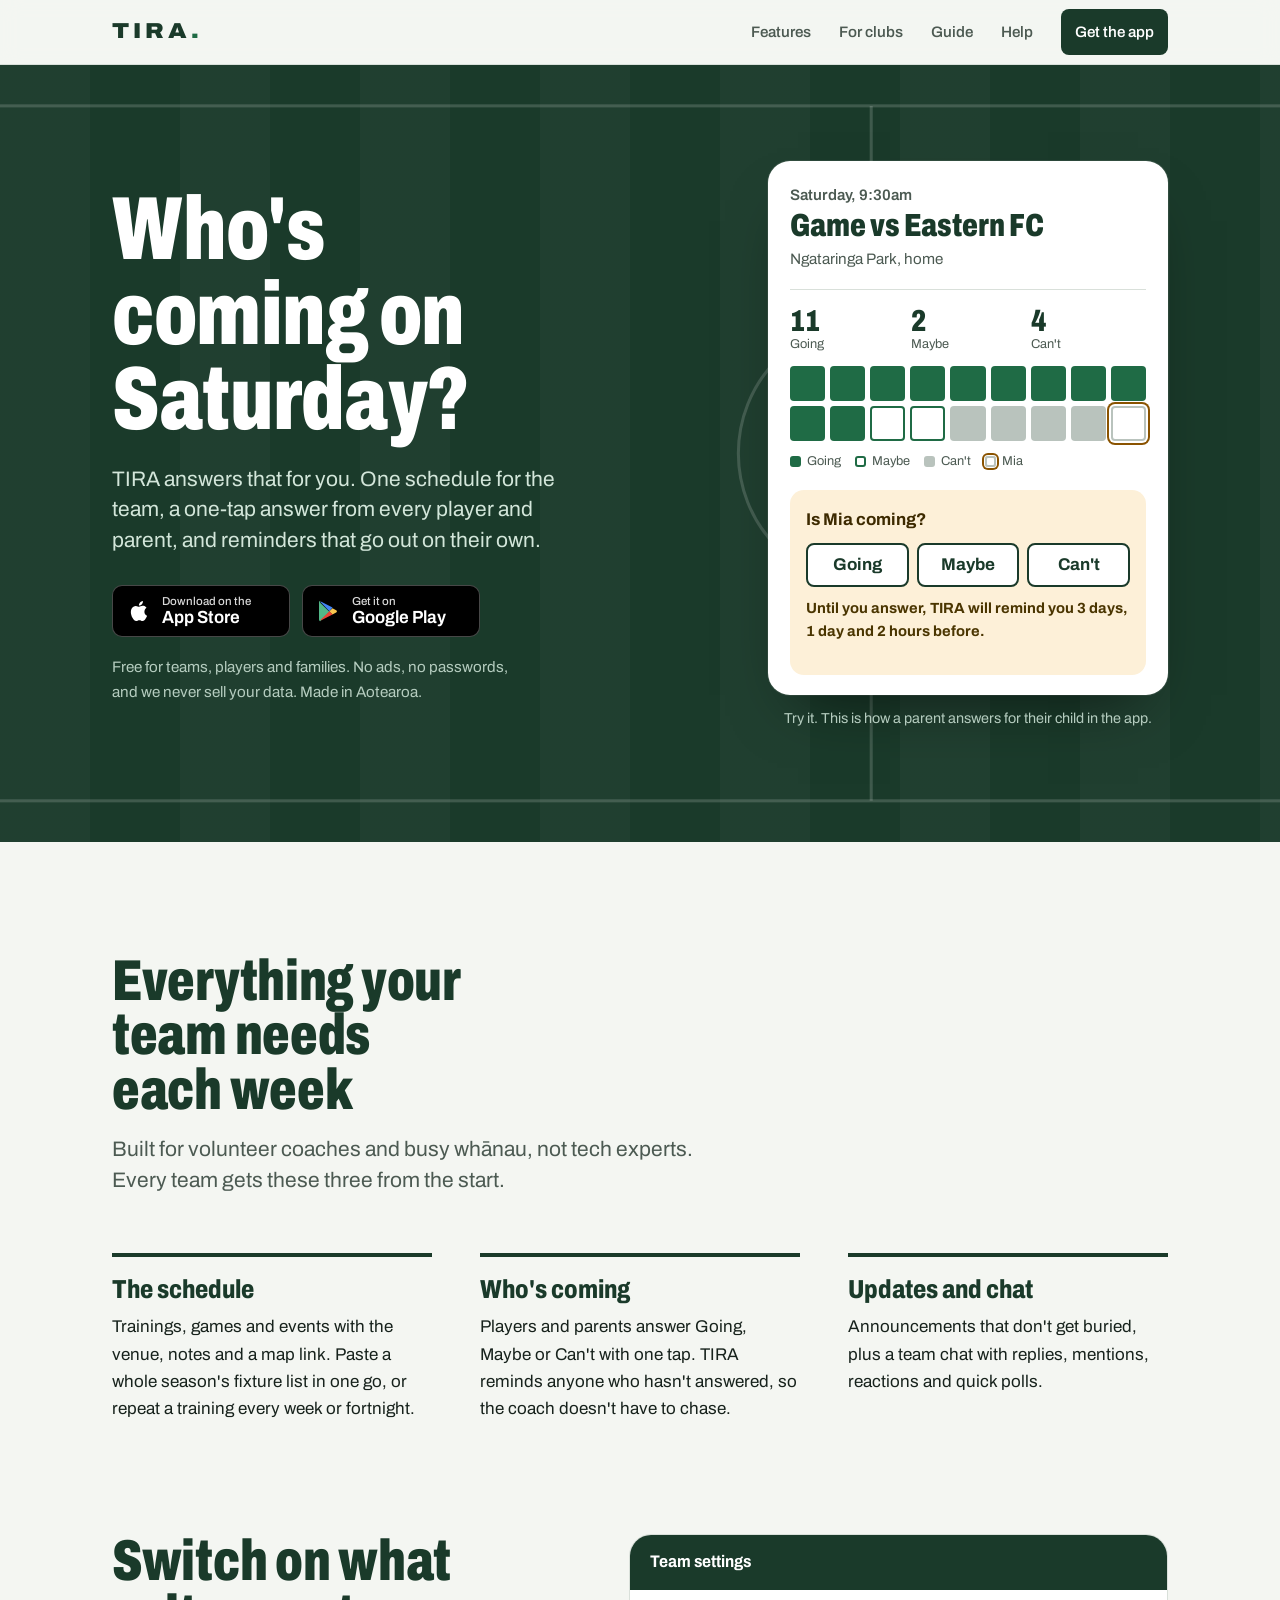
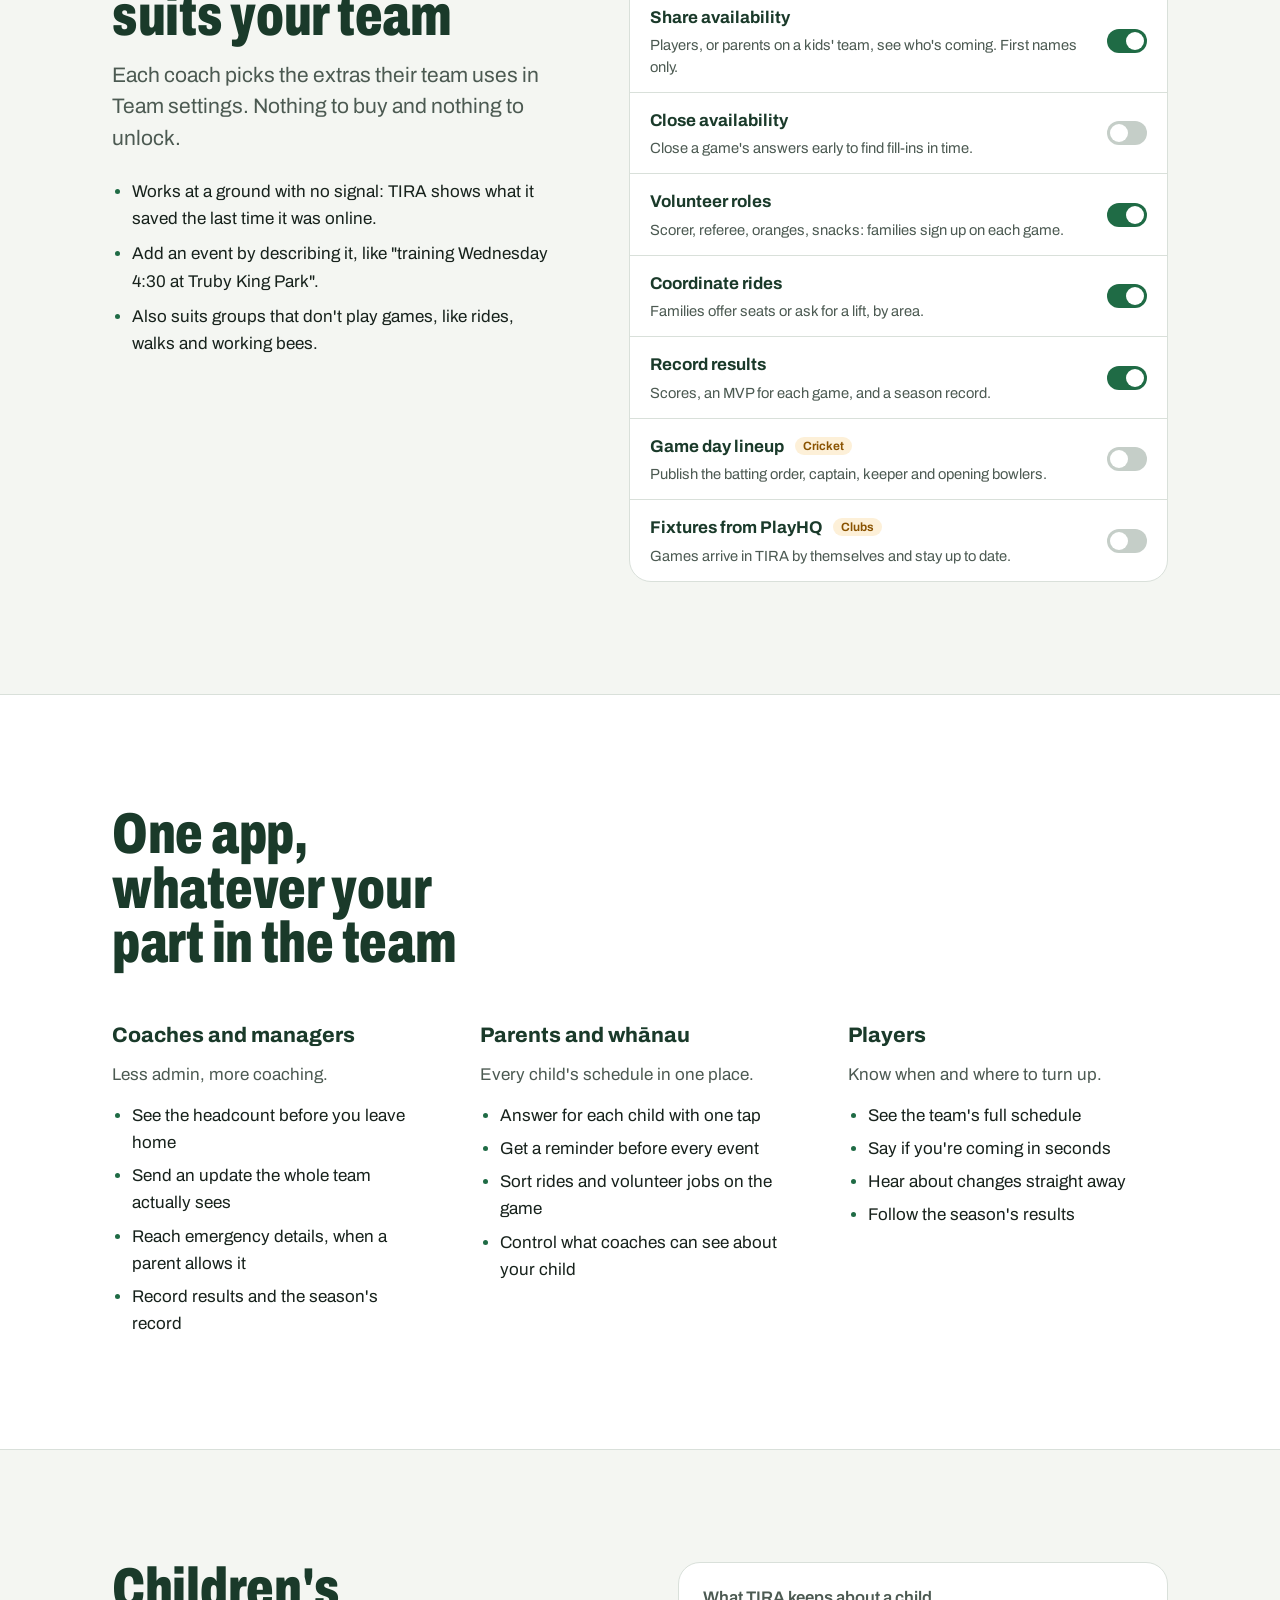
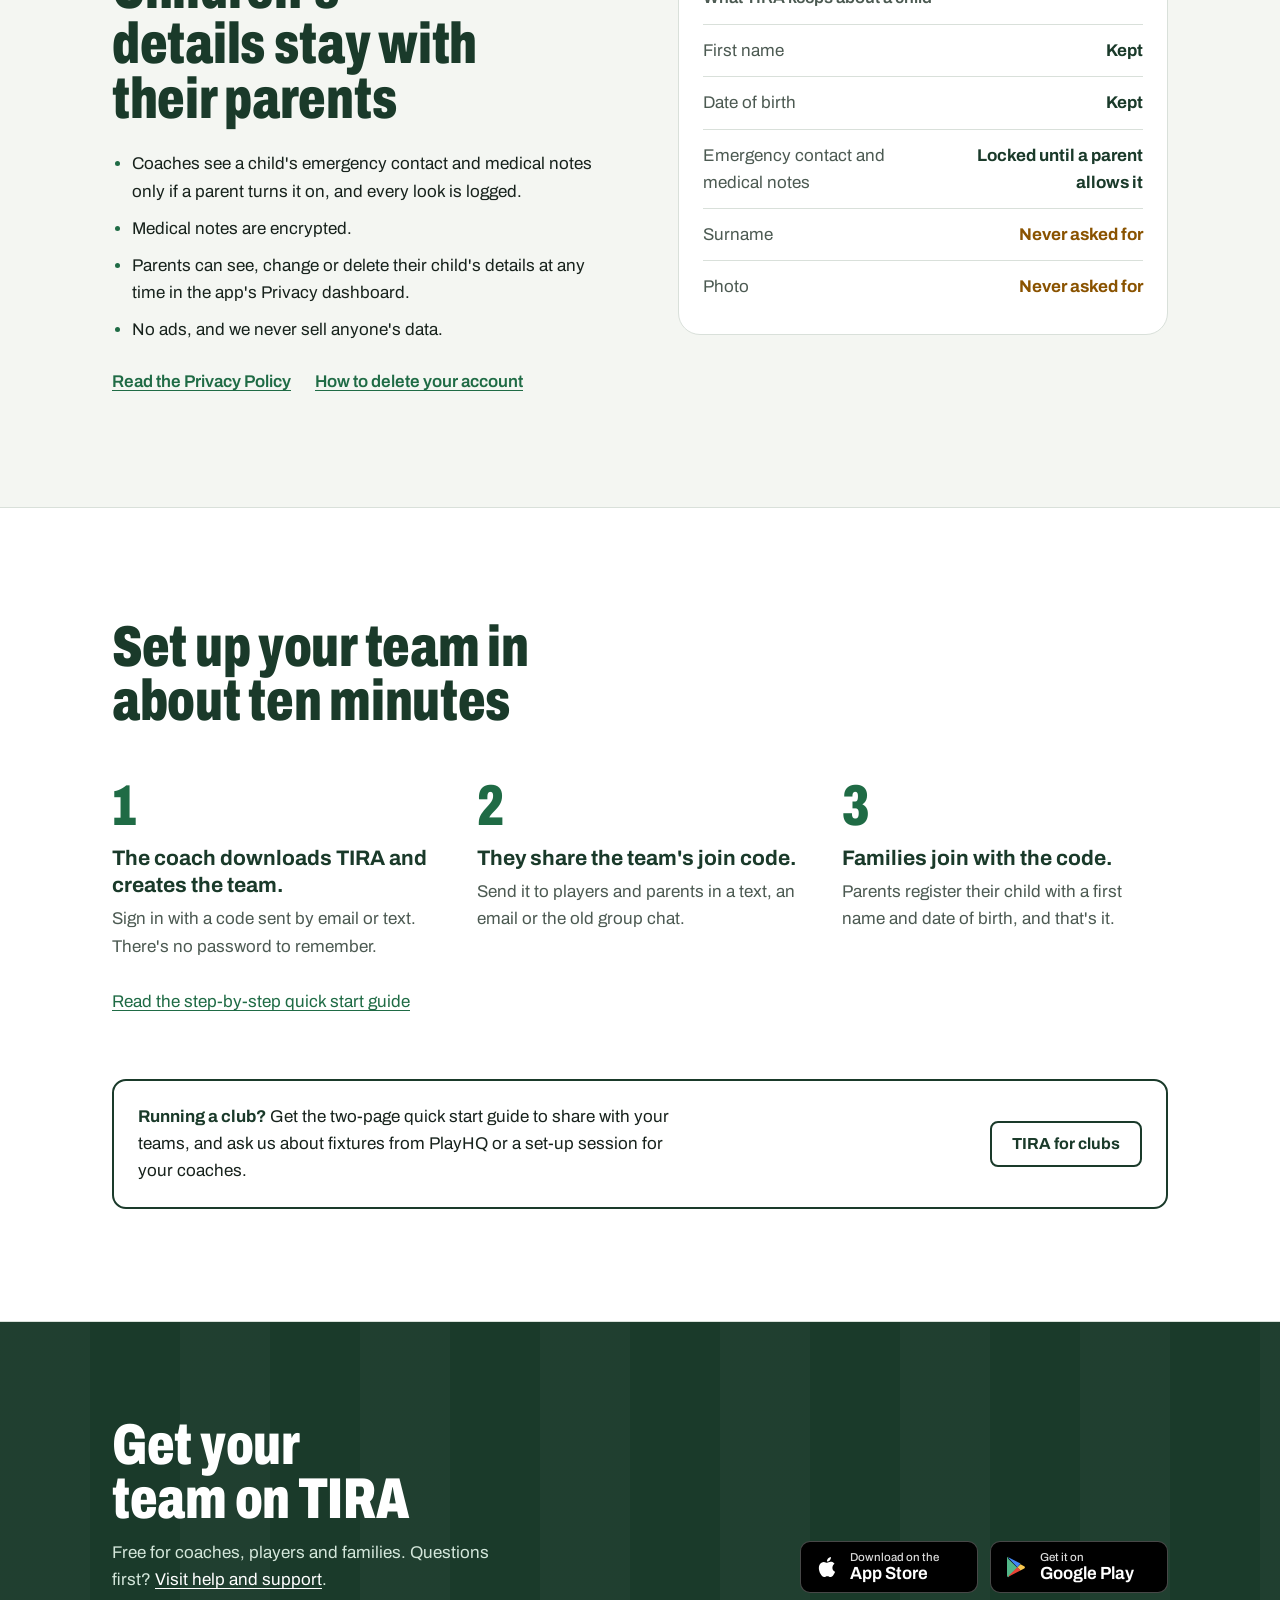
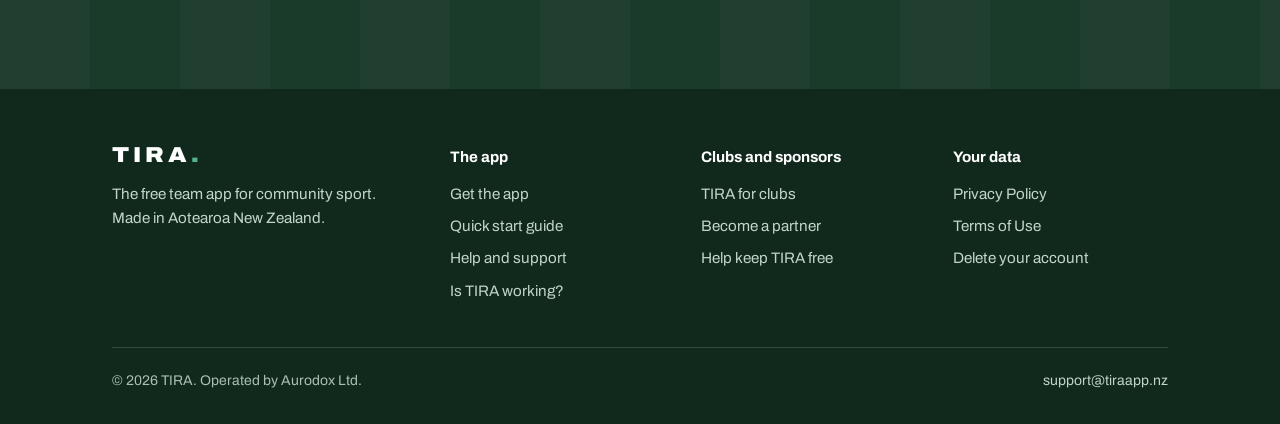
==== commit a93f20d0: "home: demo shows only Going, Maybe and Can't (the app has no 'No answer' option); Mia is the one pla" ====
--- a/index.html
+++ b/index.html
@@ -62,7 +62,7 @@
     .game .where { font-size: .95rem; color: var(--slate); margin-top: 4px; }
 
     .count { margin-top: 18px; padding-top: 16px; border-top: 1px solid var(--line); }
-    .count dl { display: grid; grid-template-columns: repeat(4, 1fr); gap: 6px; }
+    .count dl { display: grid; grid-template-columns: repeat(3, 1fr); gap: 6px; }
     .count dl div { display: flex; flex-direction: column-reverse; }
     .count dt { font-size: .8rem; color: var(--slate); line-height: 1.2; }
     .count dd { margin: 0; font-size: 1.9rem; font-stretch: 75%; font-weight: 850; color: var(--turf); line-height: 1; font-variant-numeric: tabular-nums; }
@@ -73,10 +73,11 @@
     .bib.going { background: var(--mint-ink); }
     .bib.maybe { background: var(--paper); box-shadow: inset 0 0 0 2px var(--mint-ink); }
     .bib.cant  { background: #b9c3bd; }
-    .bib.none  { background: var(--paper); box-shadow: inset 0 0 0 2px #b9c3bd; }
-    .bib.you   { box-shadow: 0 0 0 2px var(--paper), 0 0 0 4px var(--amber-ink); }
+    /* Mia: ringed in amber, empty until the visitor answers for her. */
+    .bib.you       { background: var(--paper); box-shadow: inset 0 0 0 2px #b9c3bd, 0 0 0 2px var(--paper), 0 0 0 4px var(--amber-ink); }
+    .bib.you.going { background: var(--mint-ink); box-shadow: 0 0 0 2px var(--paper), 0 0 0 4px var(--amber-ink); }
     .bib.you.maybe { box-shadow: inset 0 0 0 2px var(--mint-ink), 0 0 0 2px var(--paper), 0 0 0 4px var(--amber-ink); }
-    .bib.you.none  { box-shadow: inset 0 0 0 2px #b9c3bd, 0 0 0 2px var(--paper), 0 0 0 4px var(--amber-ink); }
+    .bib.you.cant  { background: #b9c3bd; box-shadow: 0 0 0 2px var(--paper), 0 0 0 4px var(--amber-ink); }
     .key { display: flex; flex-wrap: wrap; gap: 4px 14px; margin-top: 10px; font-size: .8rem; color: var(--slate); }
     .key span { display: inline-flex; align-items: center; gap: 6px; }
     .key i { width: 11px; height: 11px; border-radius: 3px; display: inline-block; }
@@ -91,7 +92,7 @@
     }
     .answers button:hover { background: var(--mint-wash); }
     .answers button[aria-pressed="true"] { background: var(--turf); color: #fff; }
-    .ask .result { margin-top: 10px; font-size: .92rem; color: #4a3500; min-height: 2.8em; }
+    .ask .result { margin-top: 10px; font-size: .92rem; color: #4a3500; min-height: 4.2em; }
     .try { margin-top: 12px; font-size: .9rem; color: #b5ccbf; text-align: center; max-width: 400px; justify-self: end; width: 100%; }
     .demo { display: grid; }
 
@@ -251,15 +252,14 @@
           <dl aria-live="polite" id="tally">
             <div><dt>Going</dt><dd data-k="going">11</dd></div>
             <div><dt>Maybe</dt><dd data-k="maybe">2</dd></div>
-            <div><dt>Can't</dt><dd data-k="cant">3</dd></div>
-            <div><dt>No answer</dt><dd data-k="none">2</dd></div>
+            <div><dt>Can't</dt><dd data-k="cant">4</dd></div>
           </dl>
           <div class="bibs" id="bibs" aria-hidden="true"></div>
           <div class="key" aria-hidden="true">
             <span><i style="background:var(--mint-ink)"></i>Going</span>
             <span><i style="box-shadow:inset 0 0 0 2px var(--mint-ink)"></i>Maybe</span>
             <span><i style="background:#b9c3bd"></i>Can't</span>
-            <span><i style="box-shadow:inset 0 0 0 2px #b9c3bd"></i>No answer</span>
+            <span><i style="box-shadow:inset 0 0 0 2px #b9c3bd, 0 0 0 1px var(--paper), 0 0 0 3px var(--amber-ink)"></i>Mia</span>
           </div>
         </div>
 
@@ -270,7 +270,7 @@
             <button type="button" data-a="maybe" aria-pressed="false">Maybe</button>
             <button type="button" data-a="cant" aria-pressed="false">Can't</button>
           </div>
-          <p class="result" id="result" aria-live="polite">No answer yet, so TIRA will remind you 3 days, 1 day and 2 hours before.</p>
+          <p class="result" id="result" aria-live="polite">Until you answer, TIRA will remind you 3 days, 1 day and 2 hours before.</p>
         </div>
       </article>
       <p class="try" id="try" hidden>Try it. This is how a parent answers for their child in the app.</p>
@@ -474,30 +474,25 @@
   // buttons only appear when they work.
   (function () {
     document.documentElement.classList.add('js');
-    var tally = { going: 11, maybe: 2, cant: 3, none: 2 };
-    var order = ['going', 'maybe', 'cant', 'none'];
+    // why: the app's only answers are Going, Maybe and Can't. Everyone else on
+    // the team has answered; Mia is the one player still to answer.
+    var others = { going: 11, maybe: 2, cant: 4 };
+    var order = ['going', 'maybe', 'cant'];
     var bibs = document.getElementById('bibs');
-    var mine = 'none';
+    var mine = null;
     var RESULT = {
-      none: "No answer yet, so TIRA will remind you 3 days, 1 day and 2 hours before.",
       going: "Mia's going. The coach sees it straight away, and TIRA won't send you any more “Are you coming?” reminders.",
       maybe: "Mia's a maybe. You can change it any time before the game.",
       cant: "Mia can't make it. The coach knows in time to find a fill-in."
     };
 
-    function draw() {
-      var html = '', i = 0;
-      // Everyone else, grouped by answer, then Mia last.
-      var rest = { going: tally.going, maybe: tally.maybe, cant: tally.cant, none: tally.none };
-      rest[mine] -= 1;
-      order.forEach(function (k) {
-        for (var n = 0; n < rest[k]; n++) html += '<span class="bib ' + k + '" style="--i:' + (i++) + '"></span>';
-      });
-      html += '<span class="bib you ' + mine + '" style="--i:' + i + '"></span>';
-      bibs.innerHTML = html;
-      order.forEach(function (k) { document.querySelector('[data-k="' + k + '"]').textContent = tally[k]; });
-    }
-    draw();
+    var html = '', i = 0;
+    order.forEach(function (k) {
+      for (var n = 0; n < others[k]; n++) html += '<span class="bib ' + k + '" style="--i:' + (i++) + '"></span>';
+    });
+    html += '<span class="bib you" style="--i:' + i + '"></span>';
+    bibs.innerHTML = html;
+    var you = bibs.querySelector('.you');
 
     var ask = document.getElementById('ask');
     ask.hidden = false;
@@ -506,21 +501,14 @@
     var btns = ask.querySelectorAll('button');
     btns.forEach(function (b) {
       b.addEventListener('click', function () {
-        var a = b.getAttribute('data-a');
-        if (a === mine) a = 'none'; // tap again to clear
-        tally[mine] -= 1; tally[a] += 1; mine = a;
-        btns.forEach(function (x) { x.setAttribute('aria-pressed', String(x.getAttribute('data-a') === mine)); });
+        mine = b.getAttribute('data-a');
+        btns.forEach(function (x) { x.setAttribute('aria-pressed', String(x === b)); });
         result.textContent = RESULT[mine];
-        // Only animate the first time; later changes just recolour.
-        bibs.querySelectorAll('.bib').forEach(function (el) { el.style.animation = 'none'; });
-        var you = bibs.querySelector('.you');
+        you.style.animation = 'none';
         you.className = 'bib you ' + mine;
-        // Re-colour the rest in case counts shifted.
-        var rest = { going: tally.going, maybe: tally.maybe, cant: tally.cant, none: tally.none };
-        rest[mine] -= 1;
-        var all = bibs.querySelectorAll('.bib:not(.you)'), j = 0;
-        order.forEach(function (k) { for (var n = 0; n < rest[k]; n++) all[j++].className = 'bib ' + k; });
-        order.forEach(function (k) { document.querySelector('[data-k="' + k + '"]').textContent = tally[k]; });
+        order.forEach(function (k) {
+          document.querySelector('[data-k="' + k + '"]').textContent = others[k] + (k === mine ? 1 : 0);
+        });
       });
     });
   })();
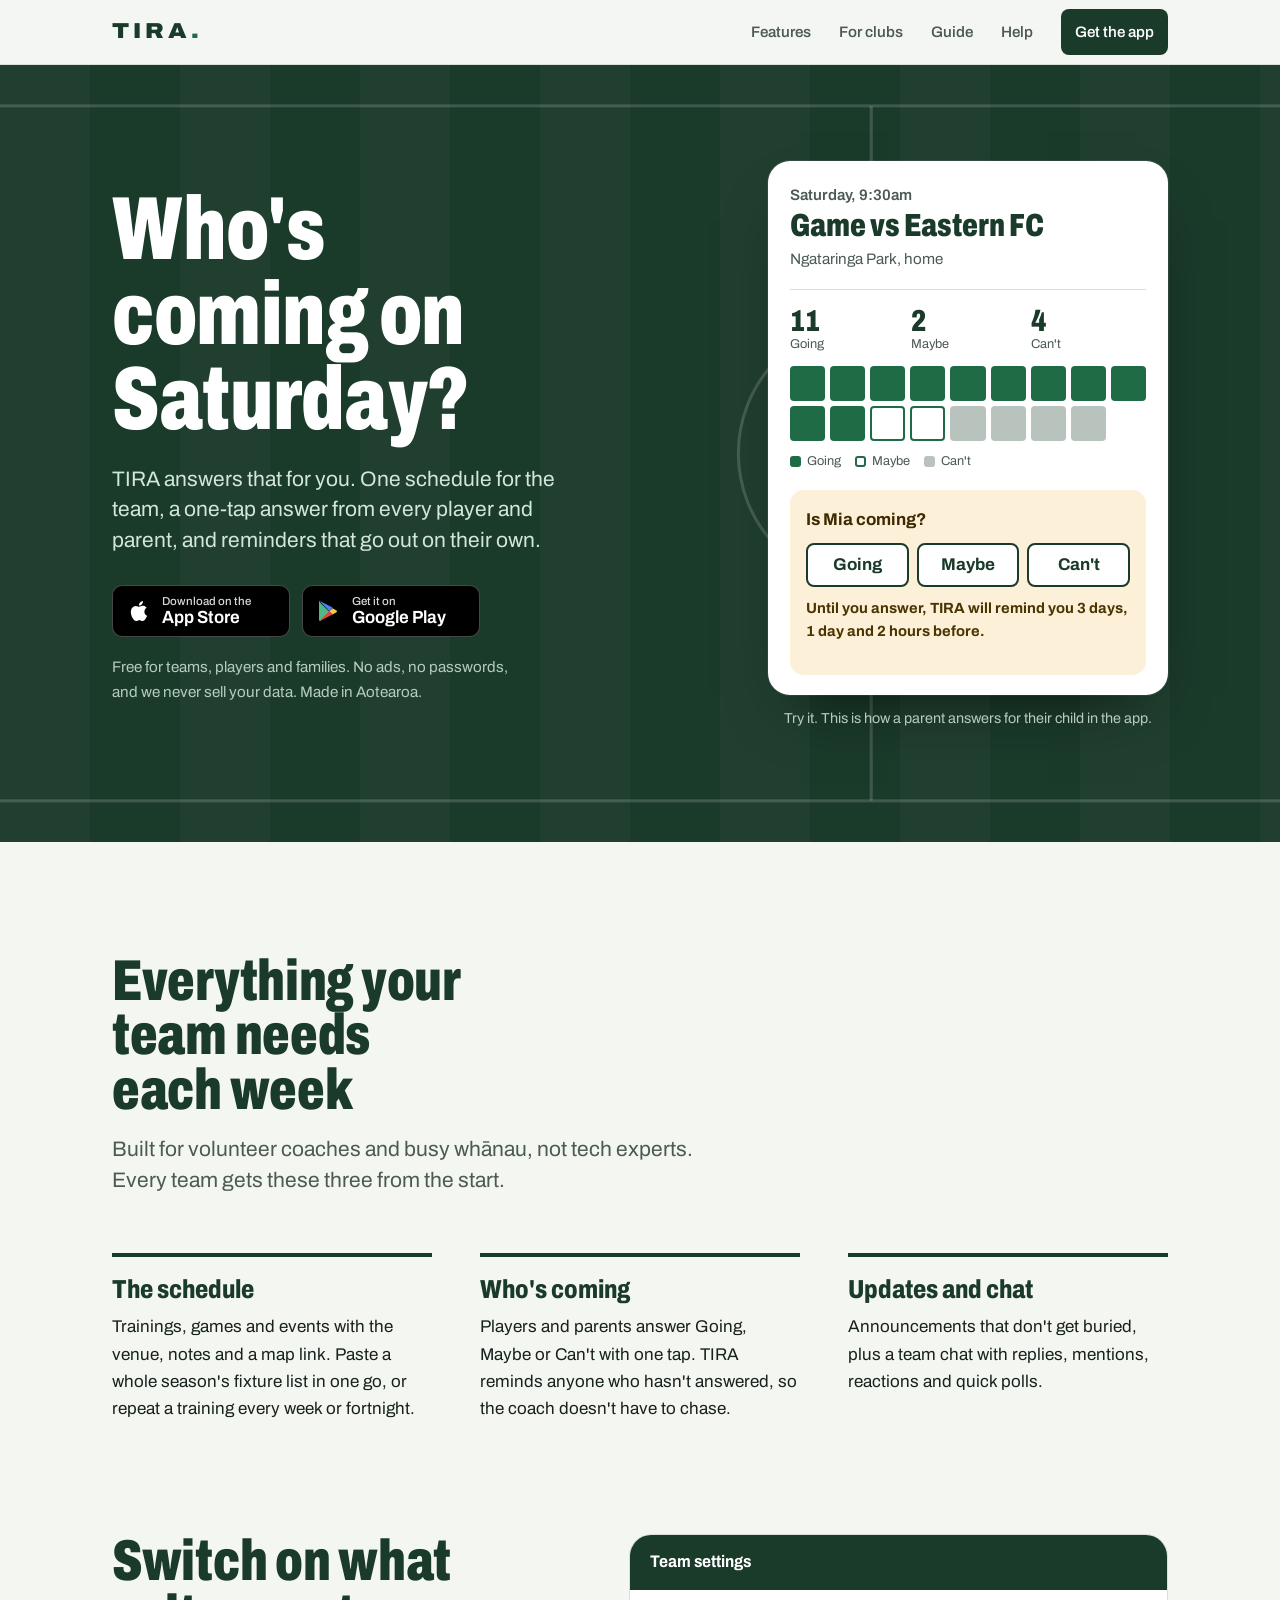
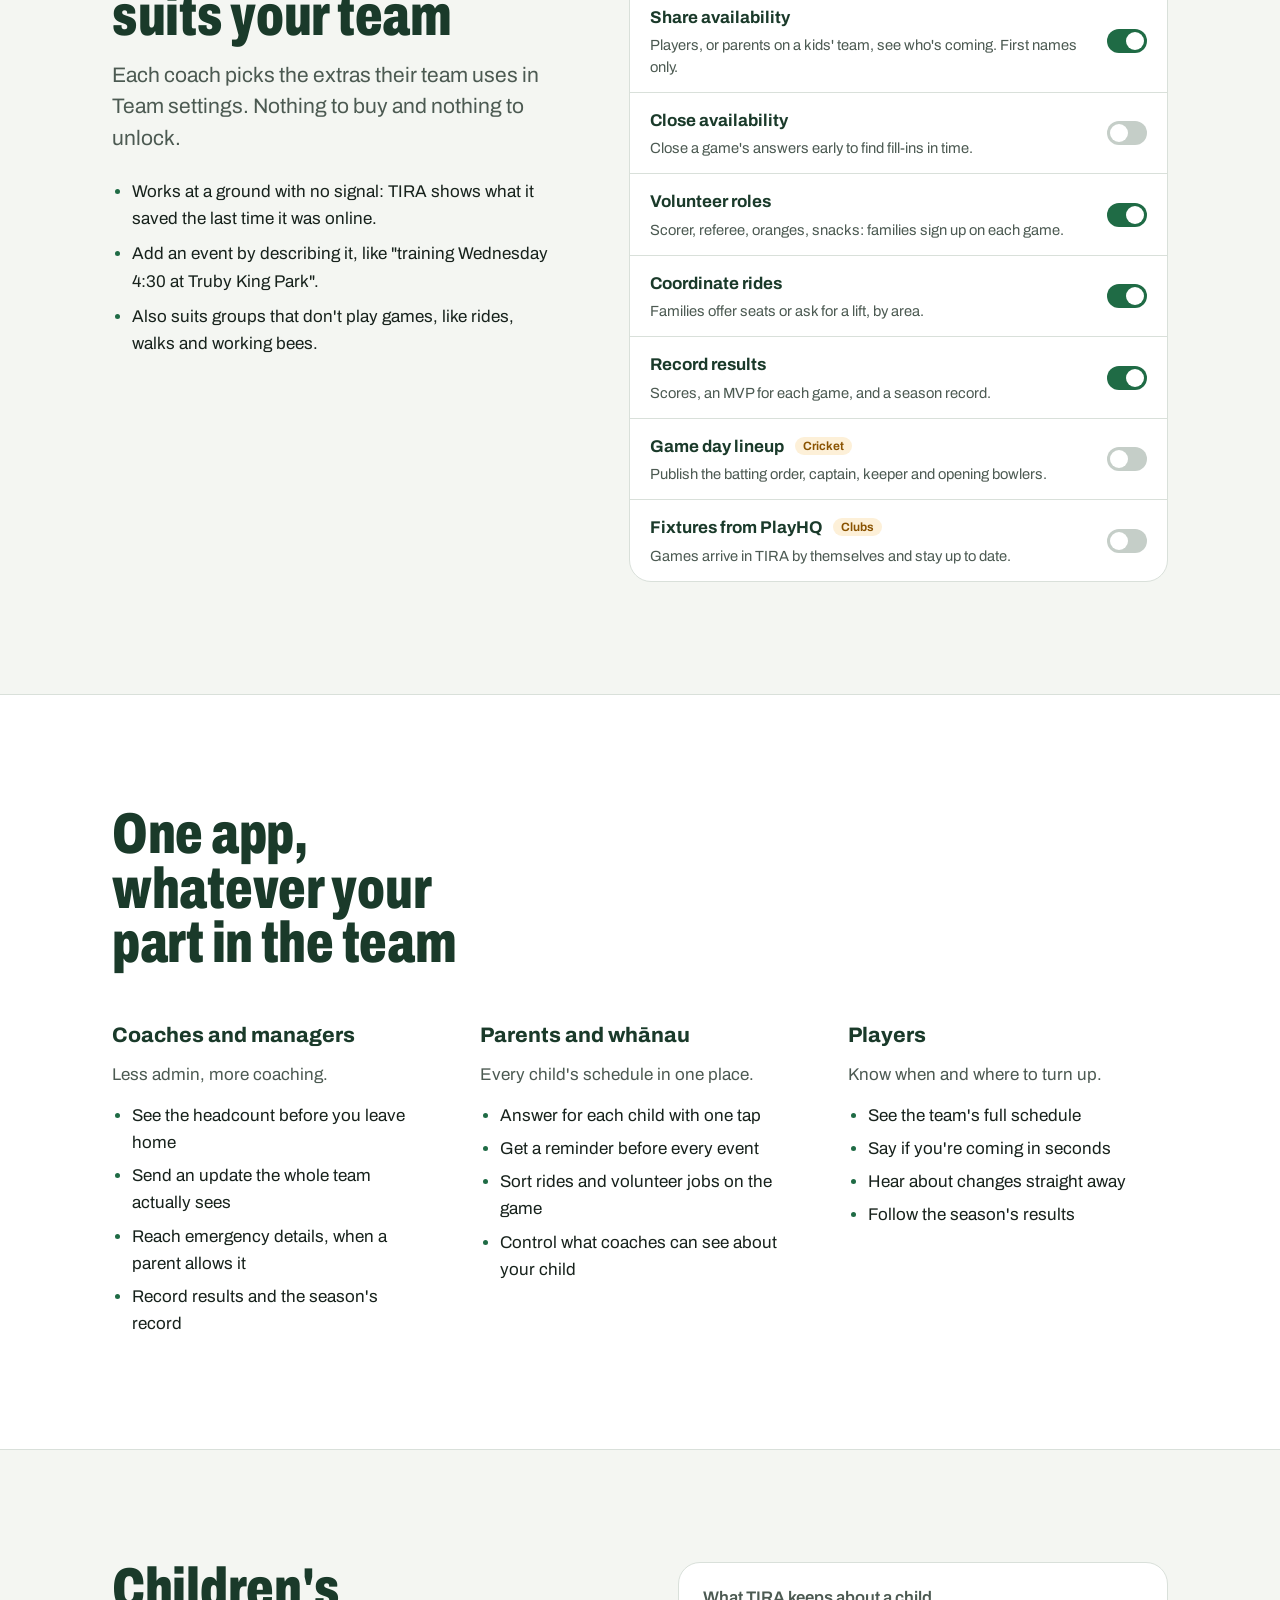
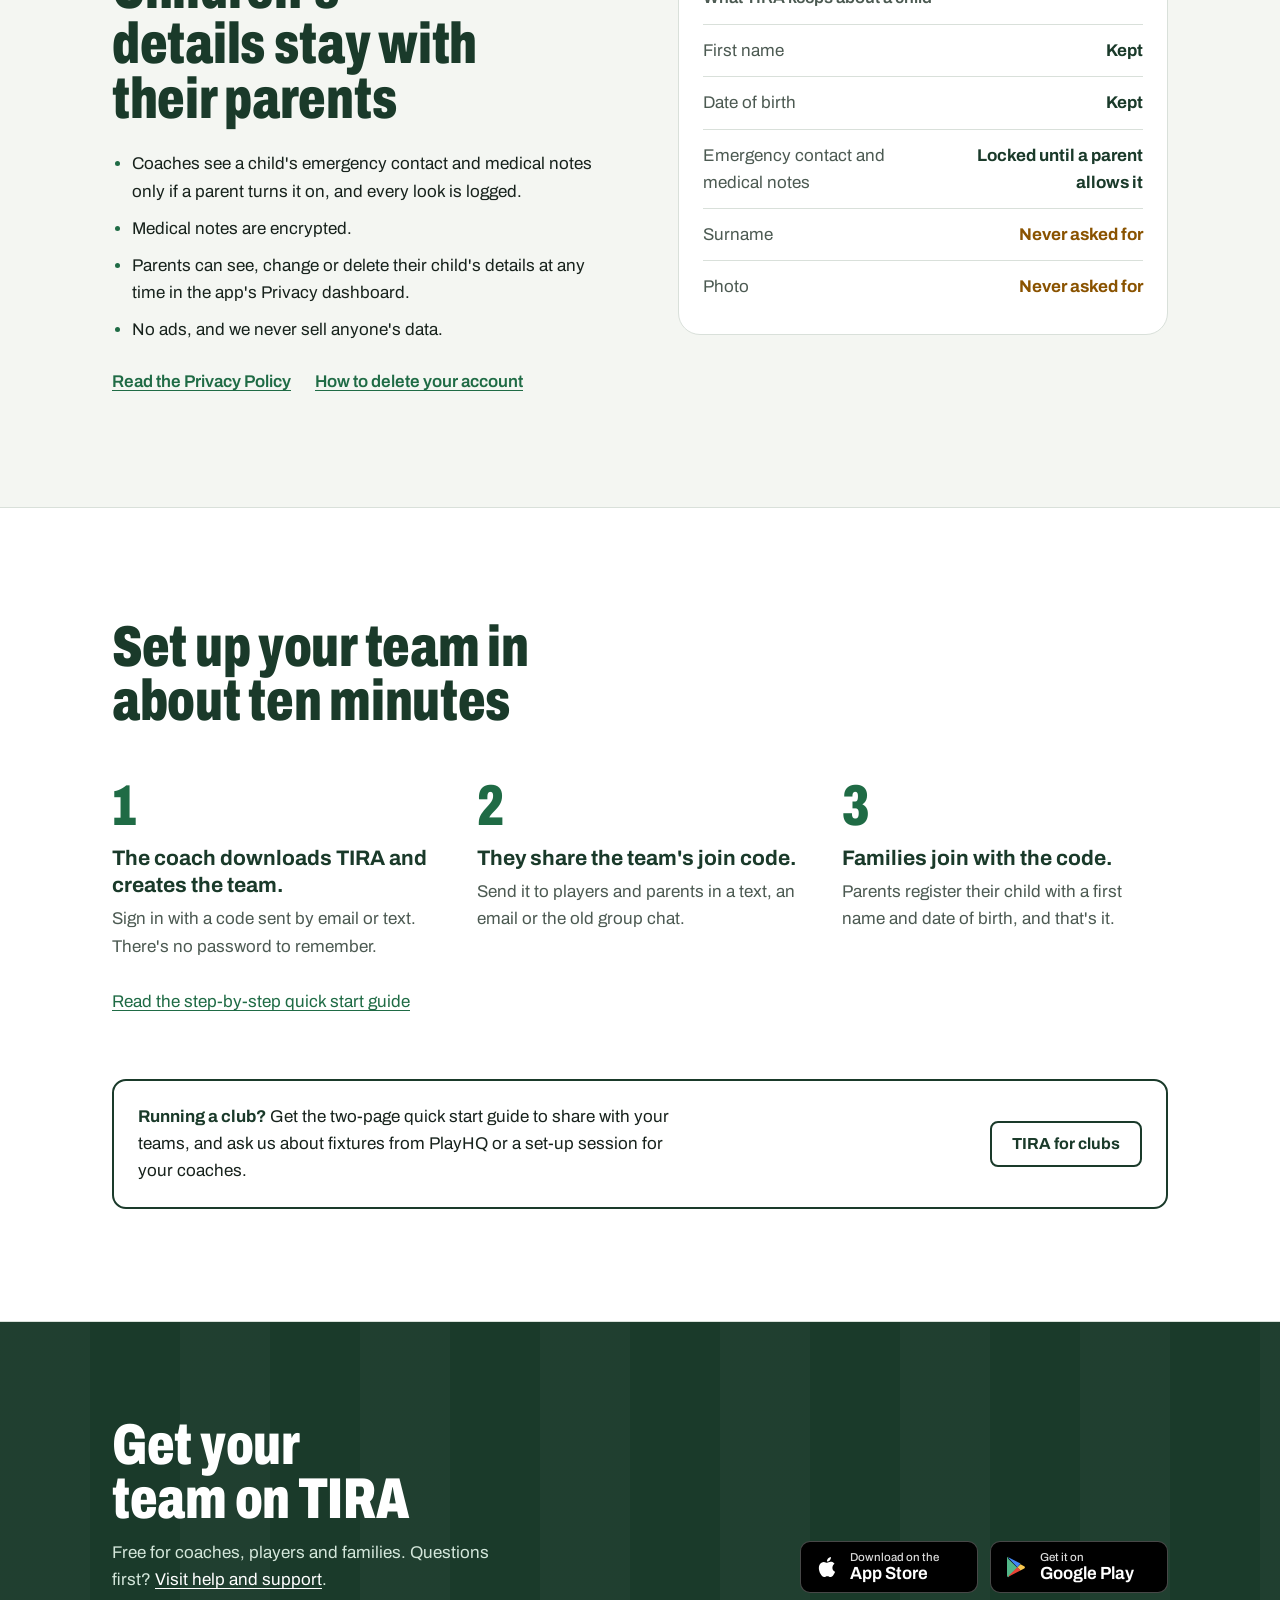
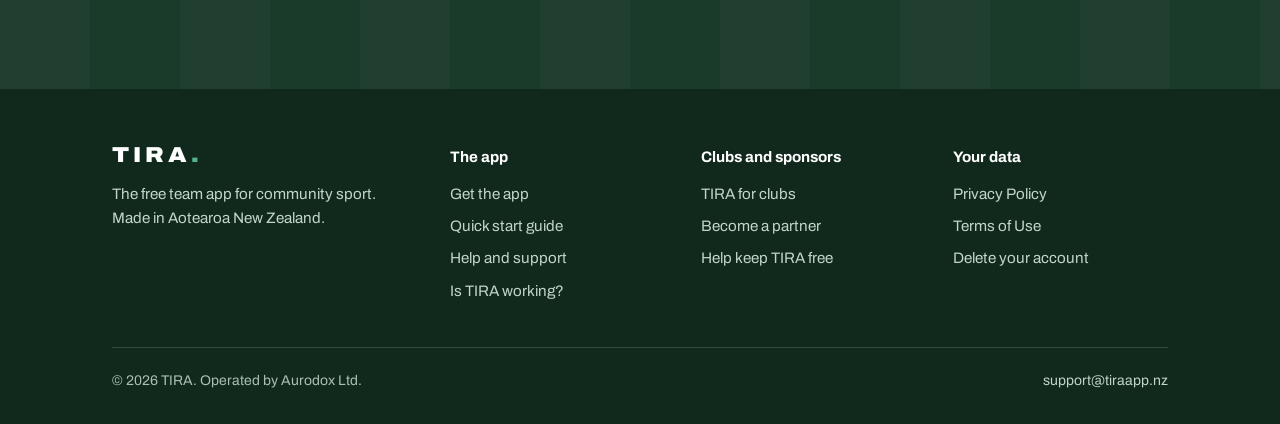
==== commit 4eb9684f: "home: drop 'Mia' from the demo's colour key; her square appears only once the visitor answers" ====
--- a/index.html
+++ b/index.html
@@ -73,8 +73,10 @@
     .bib.going { background: var(--mint-ink); }
     .bib.maybe { background: var(--paper); box-shadow: inset 0 0 0 2px var(--mint-ink); }
     .bib.cant  { background: #b9c3bd; }
-    /* Mia: ringed in amber, empty until the visitor answers for her. */
-    .bib.you       { background: var(--paper); box-shadow: inset 0 0 0 2px #b9c3bd, 0 0 0 2px var(--paper), 0 0 0 4px var(--amber-ink); }
+    /* Mia: her spot stays empty until the visitor answers, then her square
+       appears in that answer's colour, ringed in amber so it's clearly hers. */
+    .bib.you       { visibility: hidden; }
+    .bib.you.going, .bib.you.maybe, .bib.you.cant { visibility: visible; }
     .bib.you.going { background: var(--mint-ink); box-shadow: 0 0 0 2px var(--paper), 0 0 0 4px var(--amber-ink); }
     .bib.you.maybe { box-shadow: inset 0 0 0 2px var(--mint-ink), 0 0 0 2px var(--paper), 0 0 0 4px var(--amber-ink); }
     .bib.you.cant  { background: #b9c3bd; box-shadow: 0 0 0 2px var(--paper), 0 0 0 4px var(--amber-ink); }
@@ -259,7 +261,6 @@
             <span><i style="background:var(--mint-ink)"></i>Going</span>
             <span><i style="box-shadow:inset 0 0 0 2px var(--mint-ink)"></i>Maybe</span>
             <span><i style="background:#b9c3bd"></i>Can't</span>
-            <span><i style="box-shadow:inset 0 0 0 2px #b9c3bd, 0 0 0 1px var(--paper), 0 0 0 3px var(--amber-ink)"></i>Mia</span>
           </div>
         </div>
 
@@ -501,10 +502,12 @@
     var btns = ask.querySelectorAll('button');
     btns.forEach(function (b) {
       b.addEventListener('click', function () {
+        // why: drop her square in on the first answer only; later changes just recolour.
+        // The "drop" keyframes exist only when the visitor allows motion.
+        you.style.animation = mine ? 'none' : 'drop .4s cubic-bezier(.2,.8,.3,1.2)';
         mine = b.getAttribute('data-a');
         btns.forEach(function (x) { x.setAttribute('aria-pressed', String(x === b)); });
         result.textContent = RESULT[mine];
-        you.style.animation = 'none';
         you.className = 'bib you ' + mine;
         order.forEach(function (k) {
           document.querySelector('[data-k="' + k + '"]').textContent = others[k] + (k === mine ? 1 : 0);
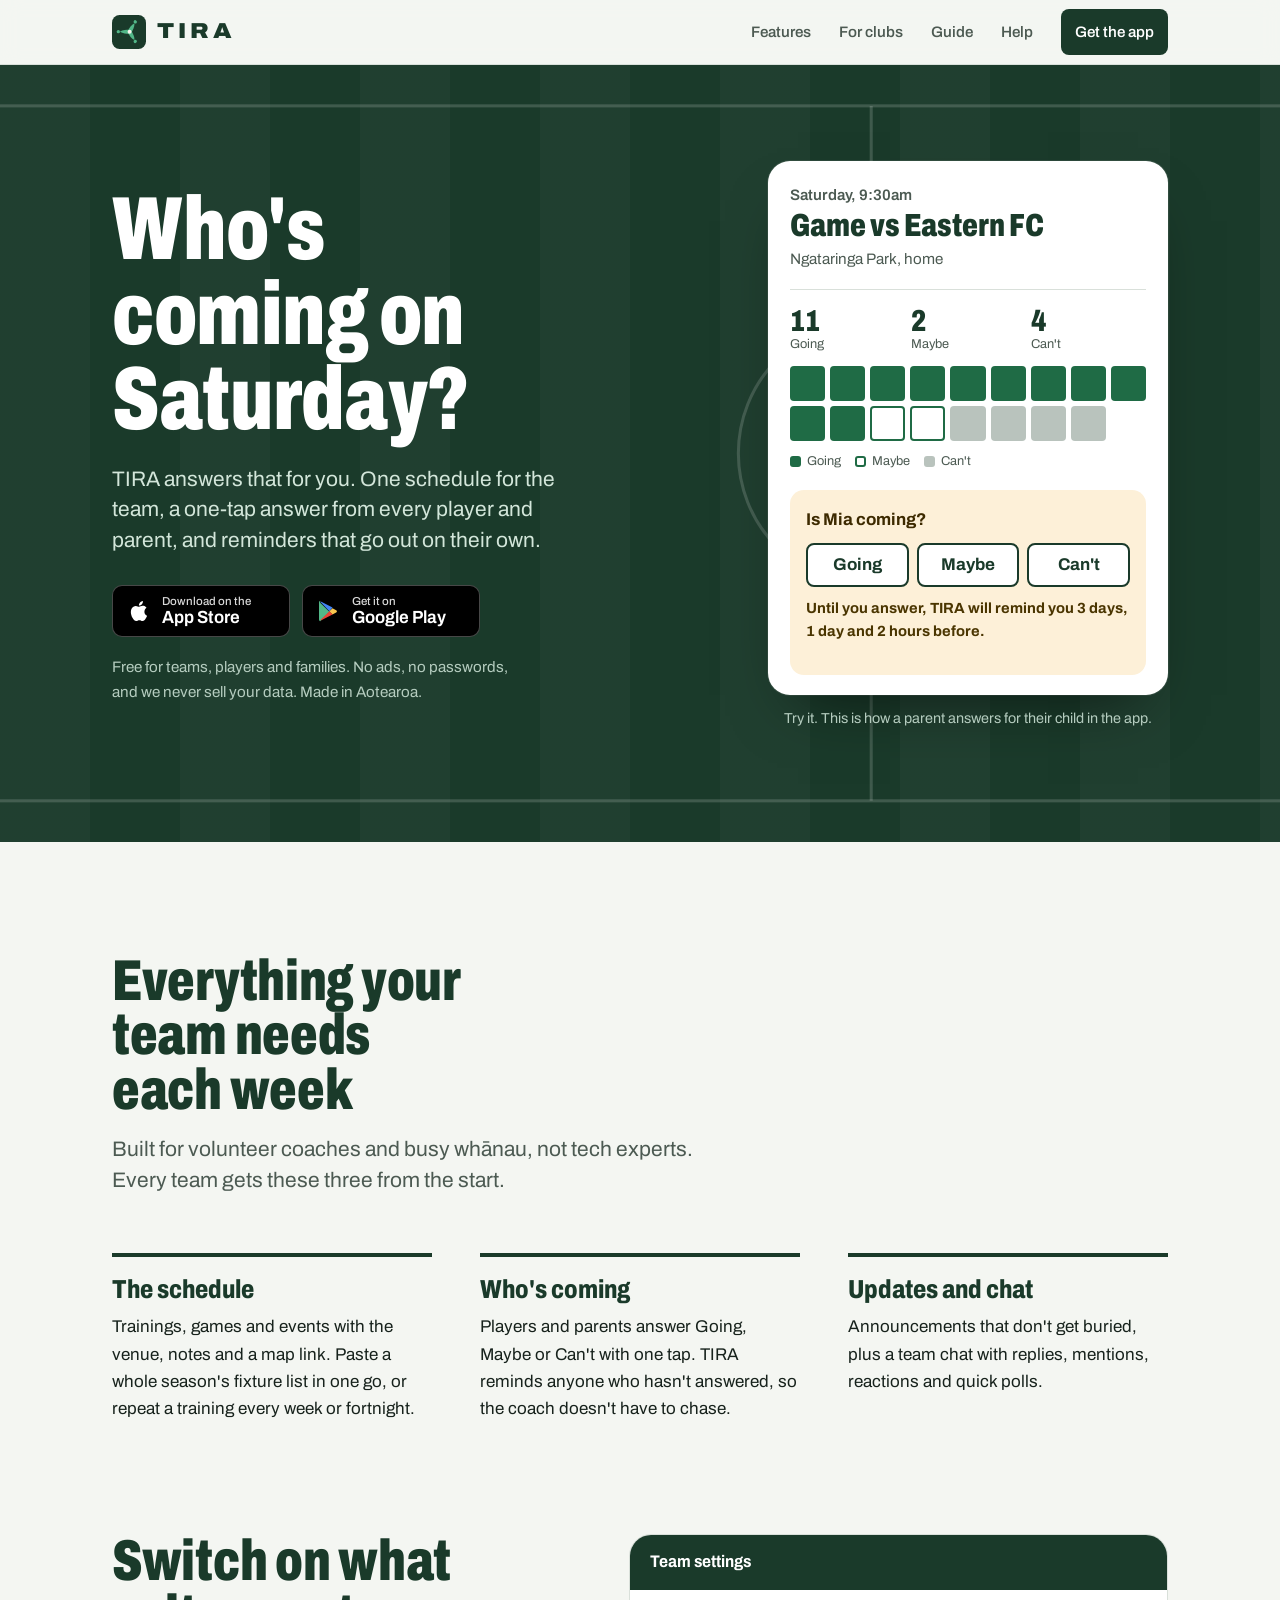
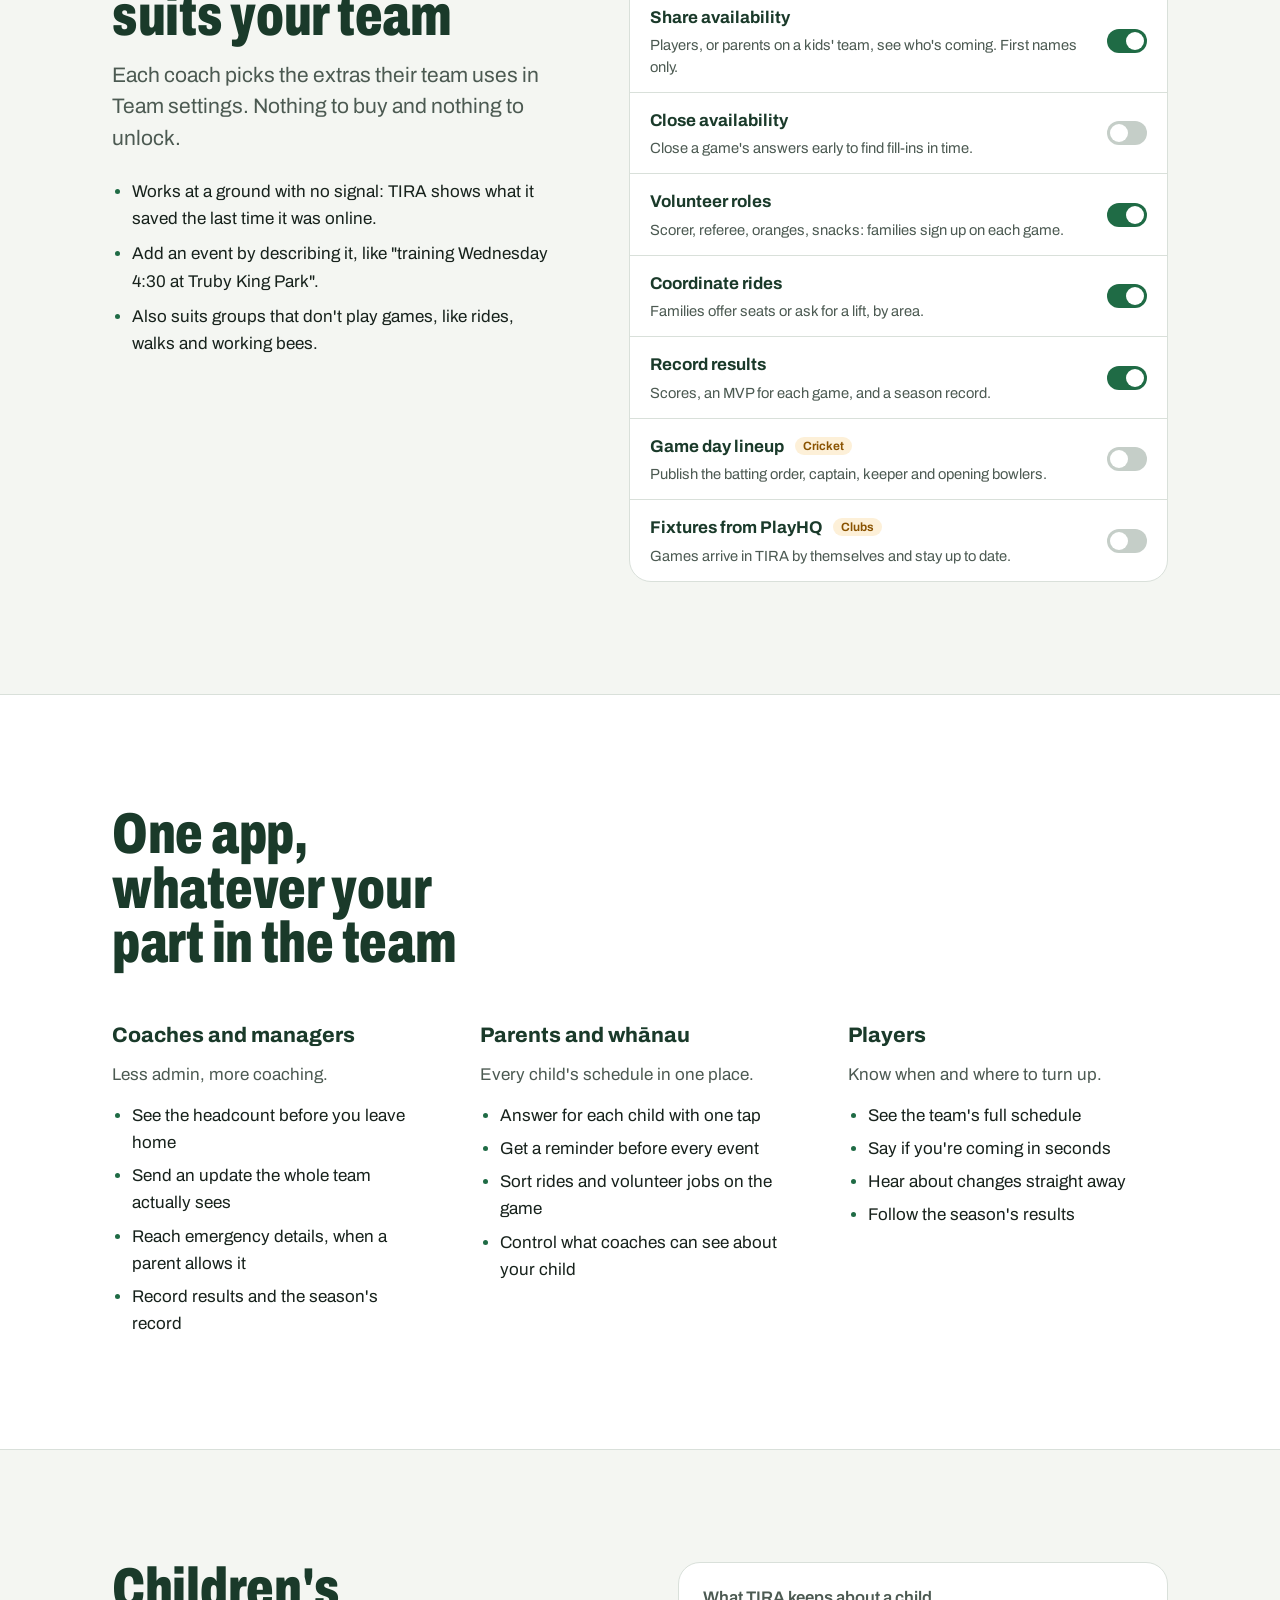
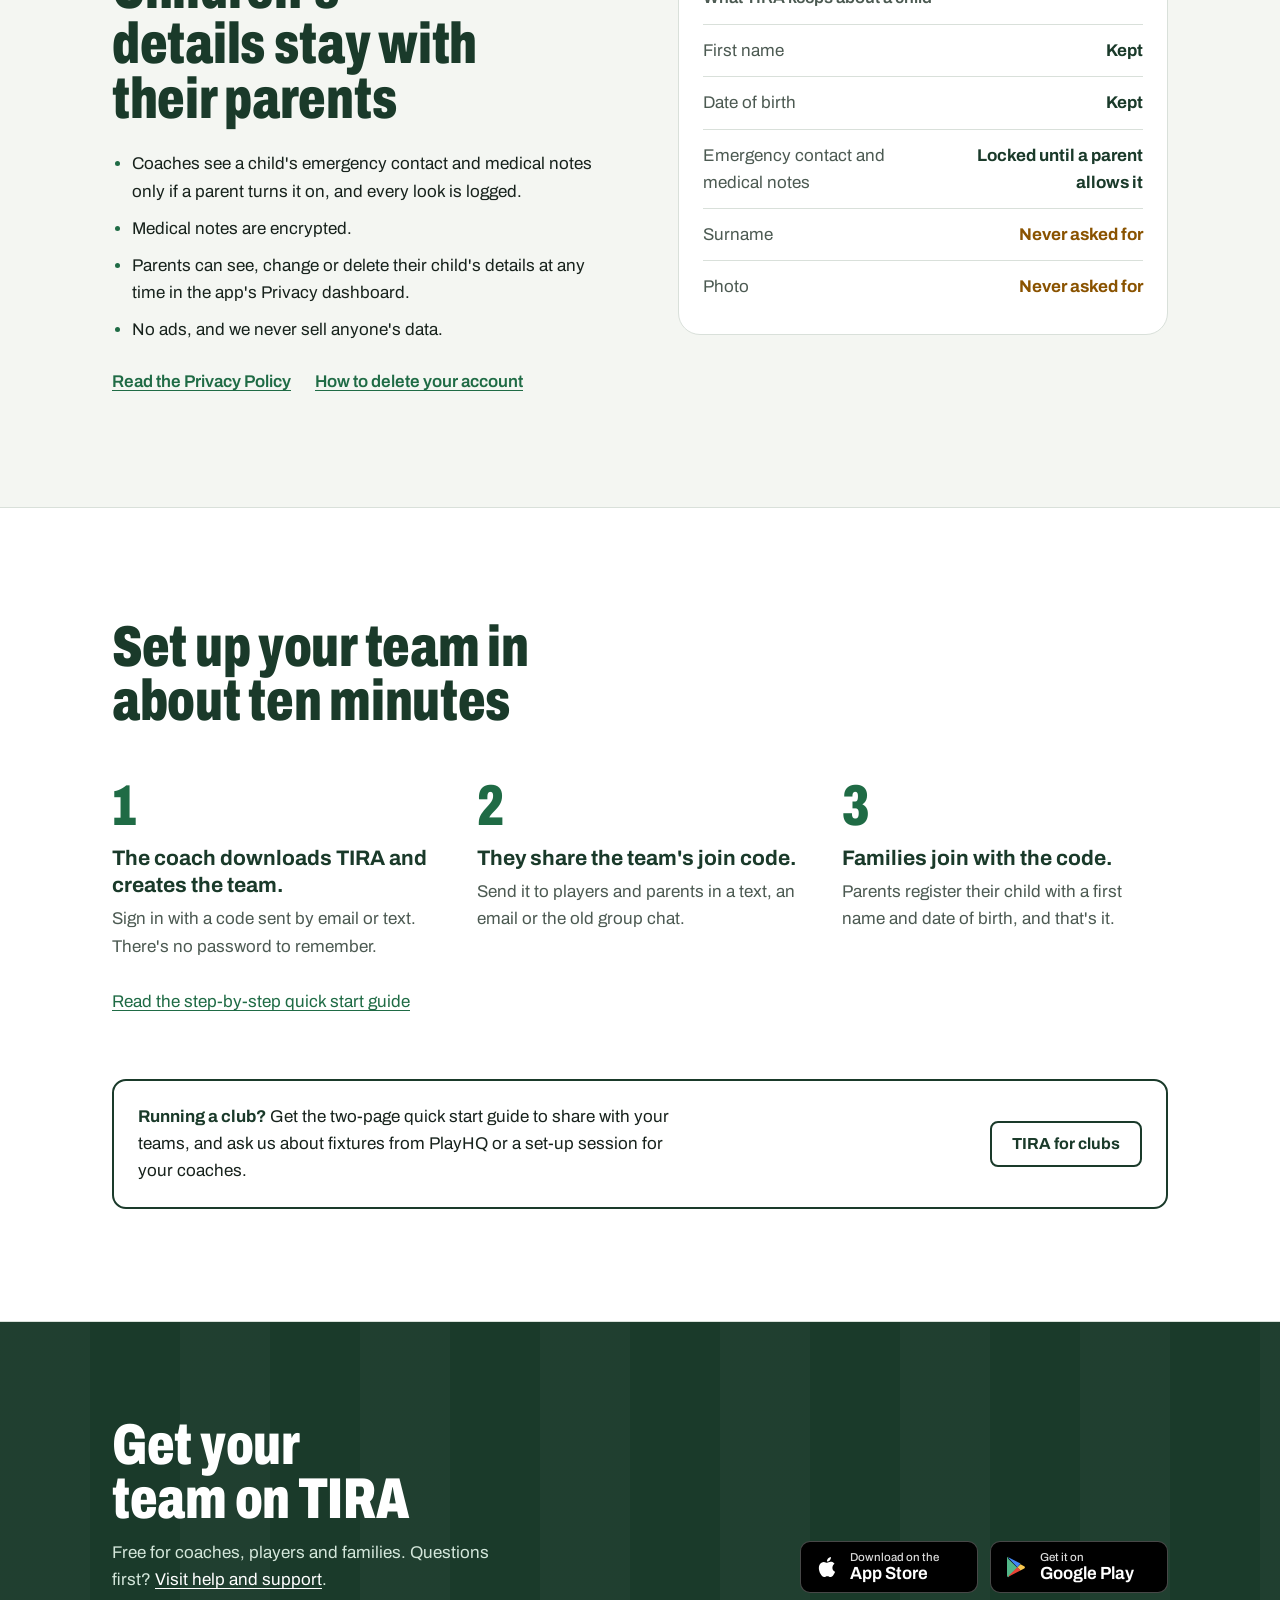
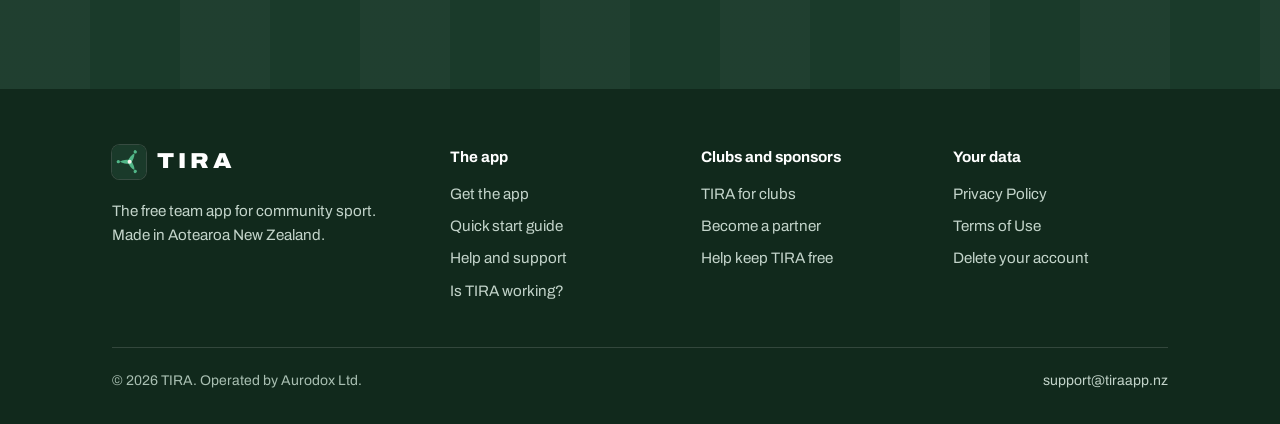
==== commit 4372a663: "Use the TIRA app icon on the website: header and footer, SVG favicon; manifest gets the app name and" ====
--- a/index.html
+++ b/index.html
@@ -17,6 +17,7 @@
   <meta name="twitter:card" content="summary" />
   <link rel="icon" type="image/png" sizes="32x32" href="/favicon-32x32.png">
   <link rel="icon" type="image/png" sizes="16x16" href="/favicon-16x16.png">
+  <link rel="icon" type="image/svg+xml" href="/assets/tira-icon.svg">
   <link rel="apple-touch-icon" sizes="180x180" href="/apple-touch-icon.png">
   <link rel="manifest" href="/site.webmanifest">
   <link rel="preload" href="/assets/fonts/archivo-latin.woff2" as="font" type="font/woff2" crossorigin>
@@ -201,7 +202,7 @@
 
 <header class="site-header">
   <div class="wrap">
-    <a class="wordmark" href="/" aria-label="TIRA home">TIRA<i>.</i></a>
+    <a class="wordmark" href="/" aria-label="TIRA home"><img src="/assets/tira-icon.svg" alt="" width="34" height="34">TIRA</a>
     <button class="menu-btn" type="button" aria-expanded="false" aria-controls="site-nav">
       <svg viewBox="0 0 24 24" fill="none" stroke="currentColor" stroke-width="2.2" stroke-linecap="round" aria-hidden="true"><path d="M4 7h16M4 12h16M4 17h16"/></svg>
       Menu
@@ -433,7 +434,7 @@
   <div class="wrap">
     <div class="cols">
       <div class="about">
-        <a class="wordmark" href="/" aria-label="TIRA home">TIRA<i>.</i></a>
+        <a class="wordmark" href="/" aria-label="TIRA home"><img src="/assets/tira-icon.svg" alt="" width="34" height="34">TIRA</a>
         <p>The free team app for community sport. Made in Aotearoa New Zealand.</p>
       </div>
       <div>
--- a/assets/site.css
+++ b/assets/site.css
@@ -124,11 +124,13 @@
 .site-header .wrap { display: flex; align-items: center; gap: 28px; height: var(--header-h); }
 
 .wordmark {
+  display: inline-flex; align-items: center; gap: 11px;
   font-stretch: 112%; font-weight: 900; font-size: 1.35rem; letter-spacing: .18em;
   color: var(--turf); text-decoration: none; flex-shrink: 0; line-height: 1;
 }
 .wordmark:hover { color: var(--turf); }
-.wordmark i { font-style: normal; color: var(--mint-ink); }
+/* The app icon, with the same rounded corners it has on a phone's home screen. */
+.wordmark img { width: 34px; height: 34px; border-radius: 22.5%; flex-shrink: 0; }
 
 .site-nav { display: flex; align-items: center; gap: 4px; margin-left: auto; }
 .site-nav a {
@@ -284,7 +286,7 @@
 .site-footer { background: var(--turf-deep); color: #c3d4ca; padding: 56px 0 32px; font-size: .95rem; }
 .site-footer .cols { display: grid; gap: 36px; grid-template-columns: 1.4fr repeat(3, 1fr); }
 .site-footer .wordmark { color: #fff; }
-.site-footer .wordmark i { color: var(--mint); }
+.site-footer .wordmark img { box-shadow: 0 0 0 1px rgba(255,255,255,.16); }
 .site-footer .about p { margin-top: 12px; max-width: 30ch; }
 .site-footer h2 { font-size: .95rem; font-weight: 700; color: #fff; margin-bottom: 12px; }
 .site-footer ul { list-style: none; padding: 0; }
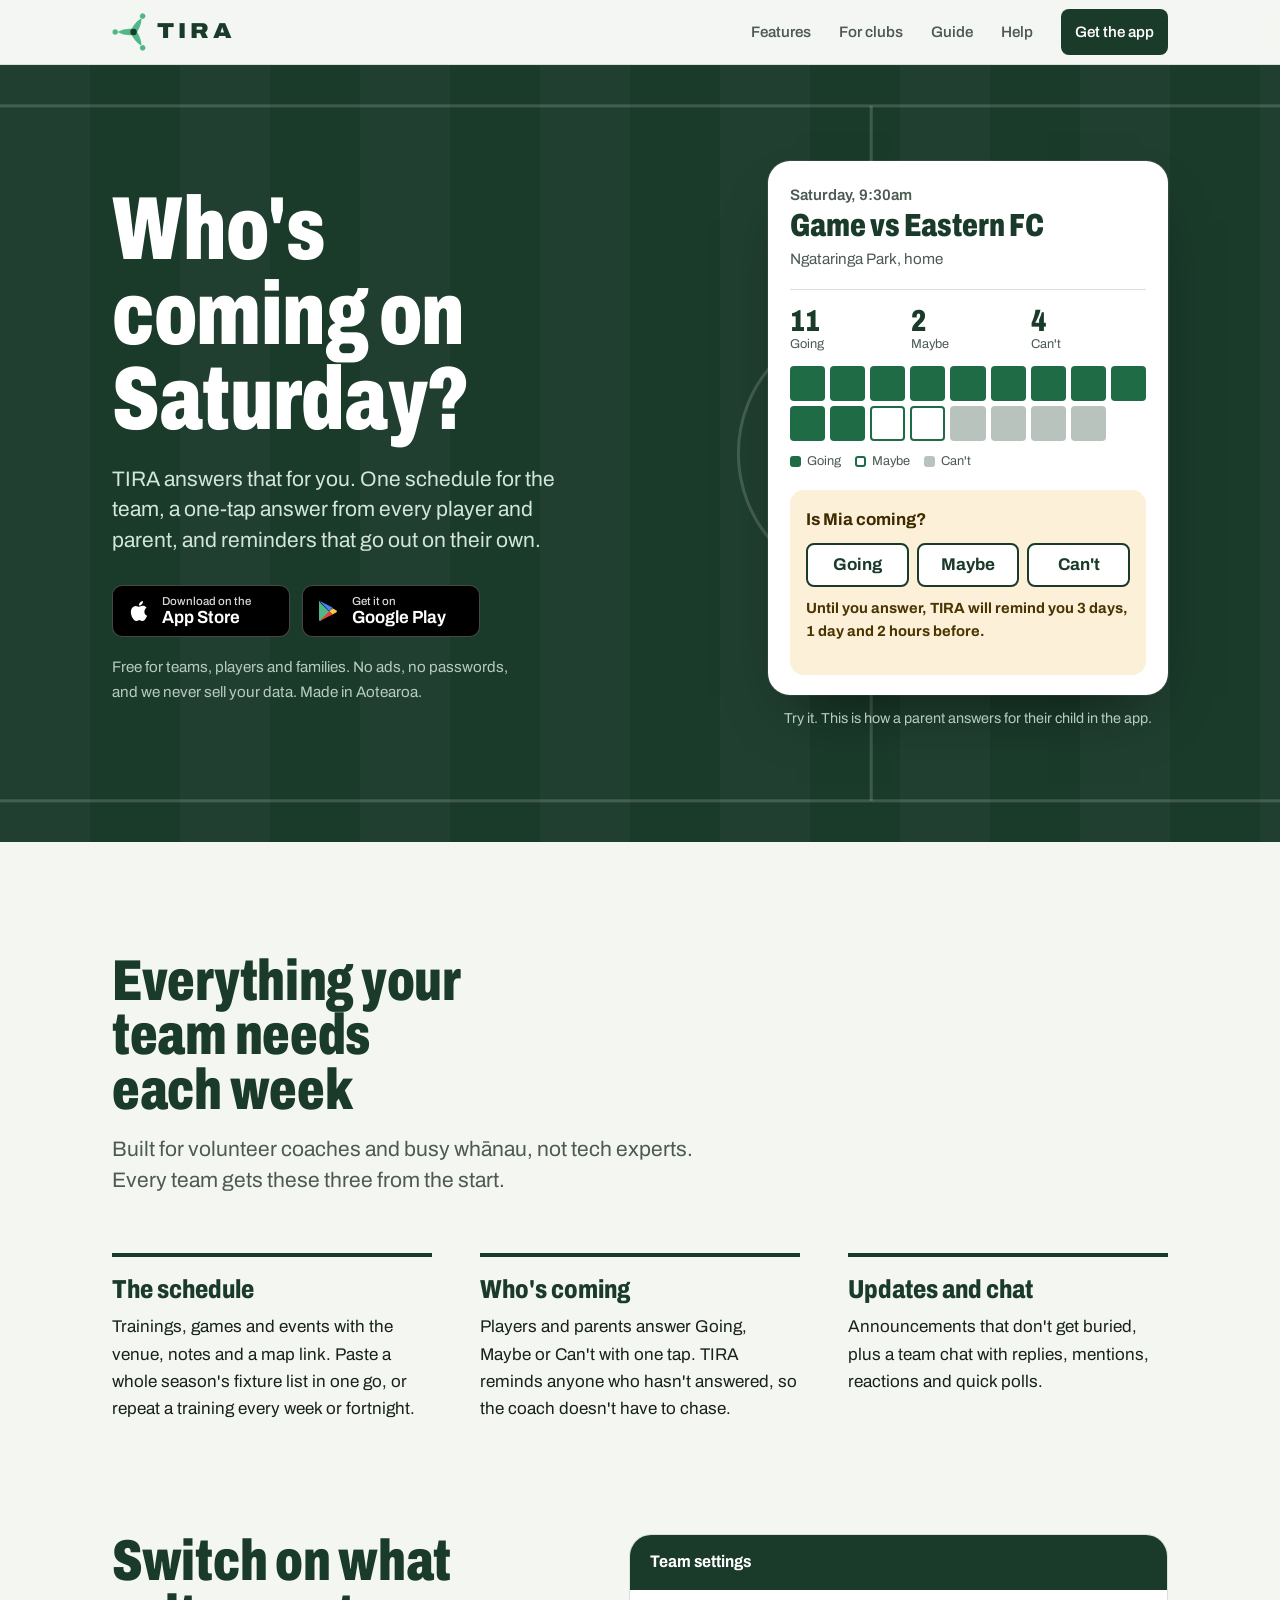
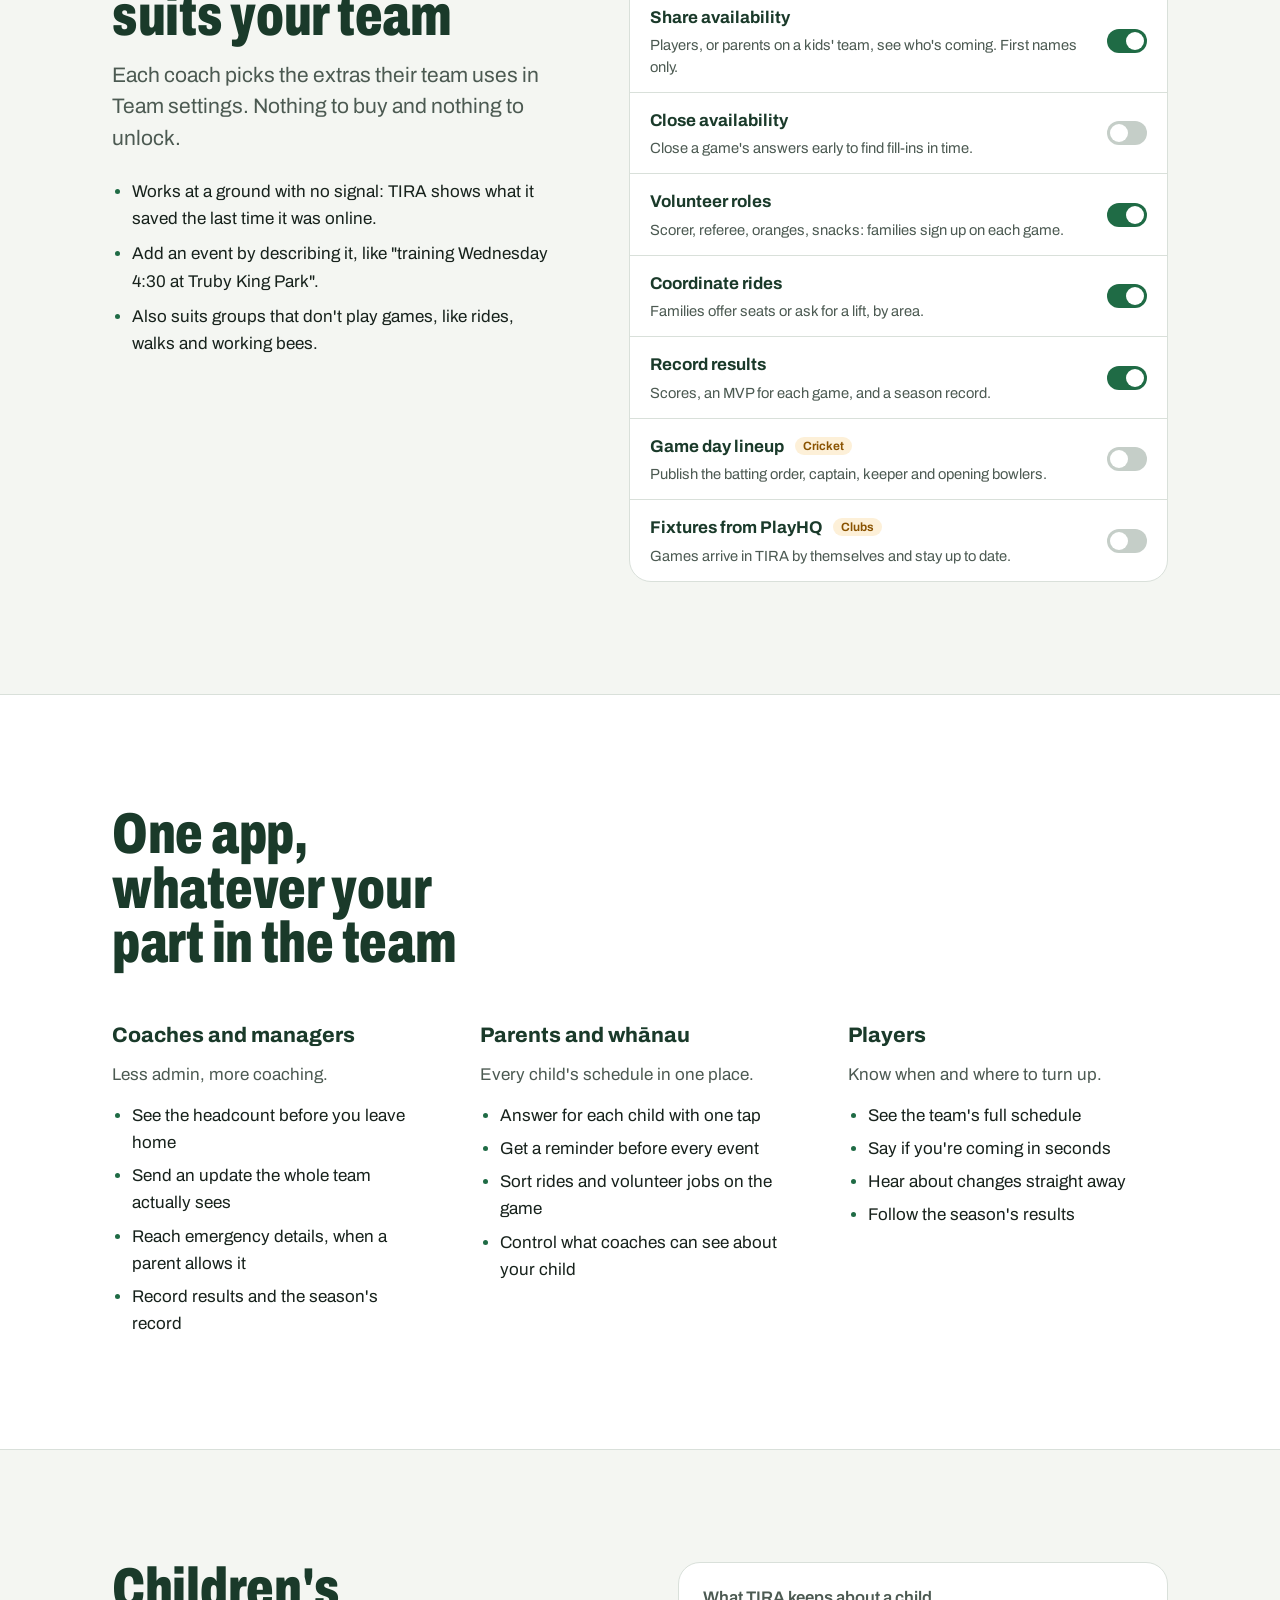
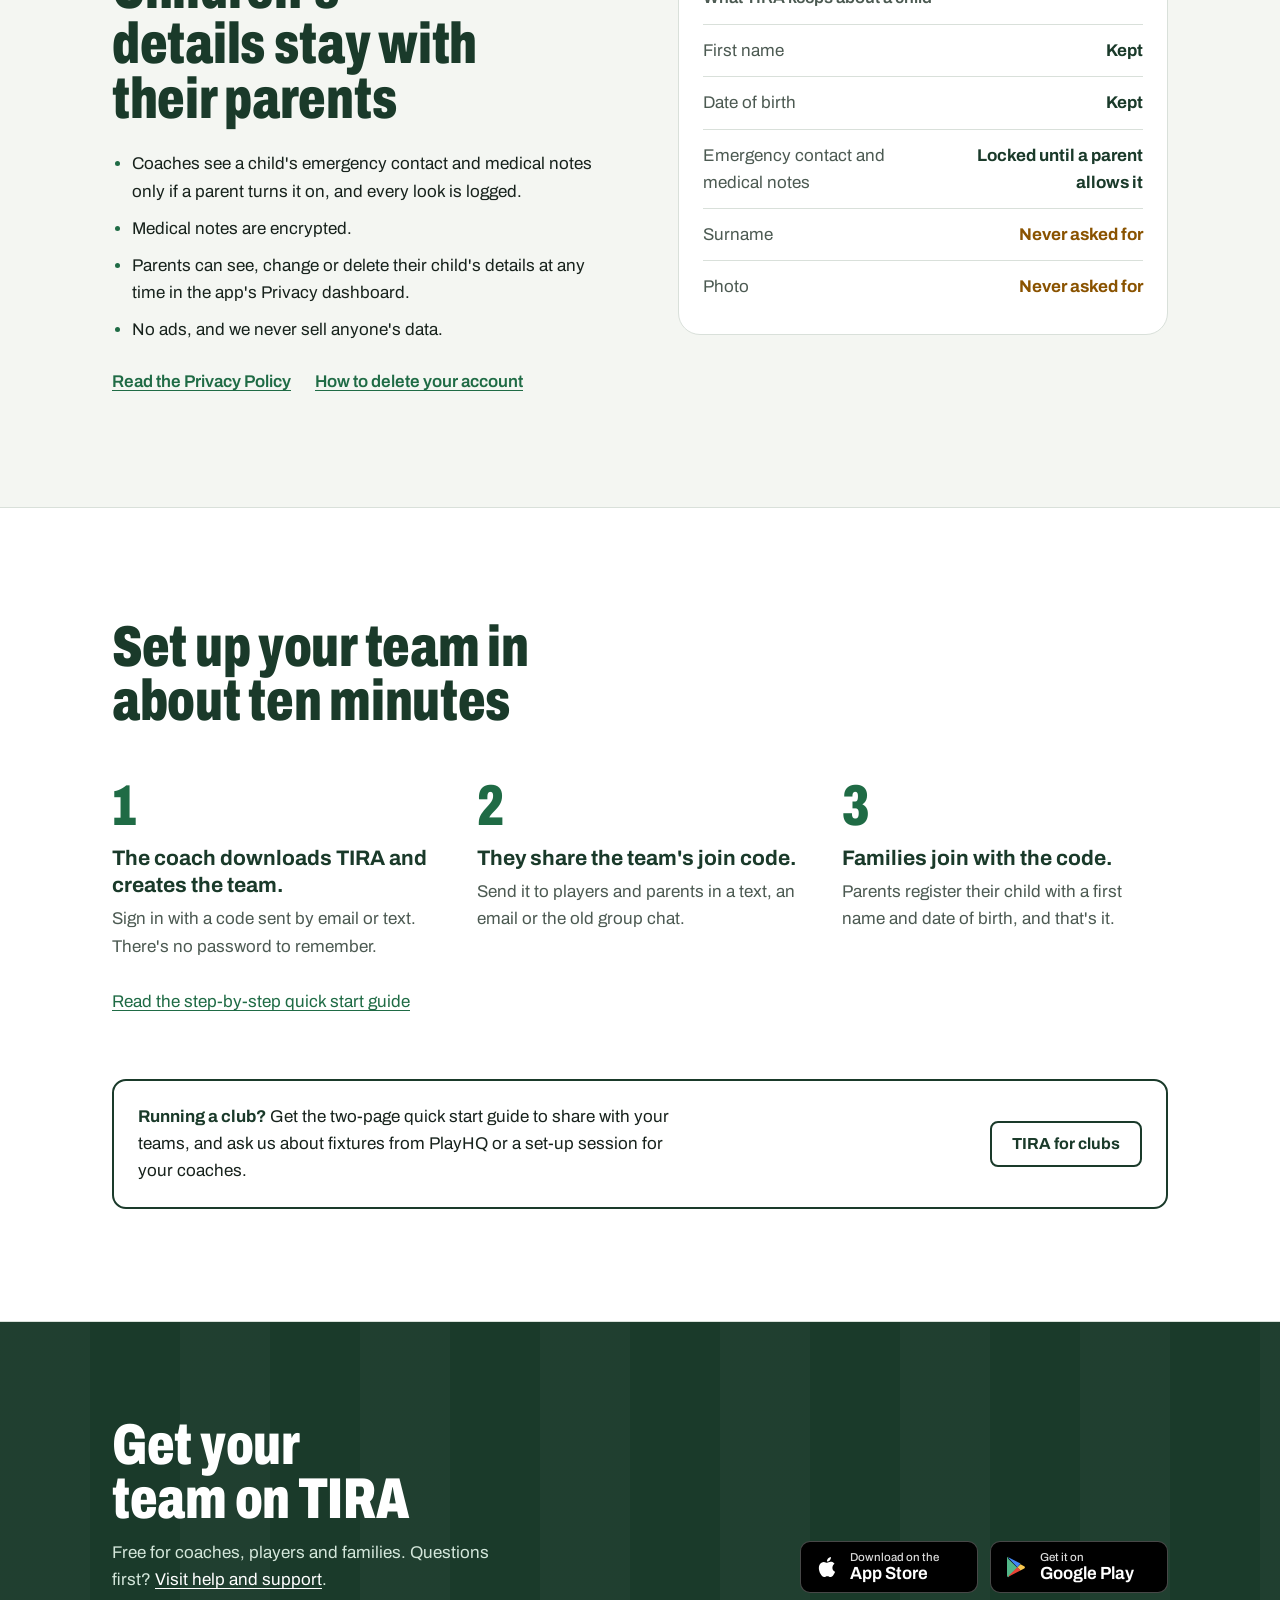
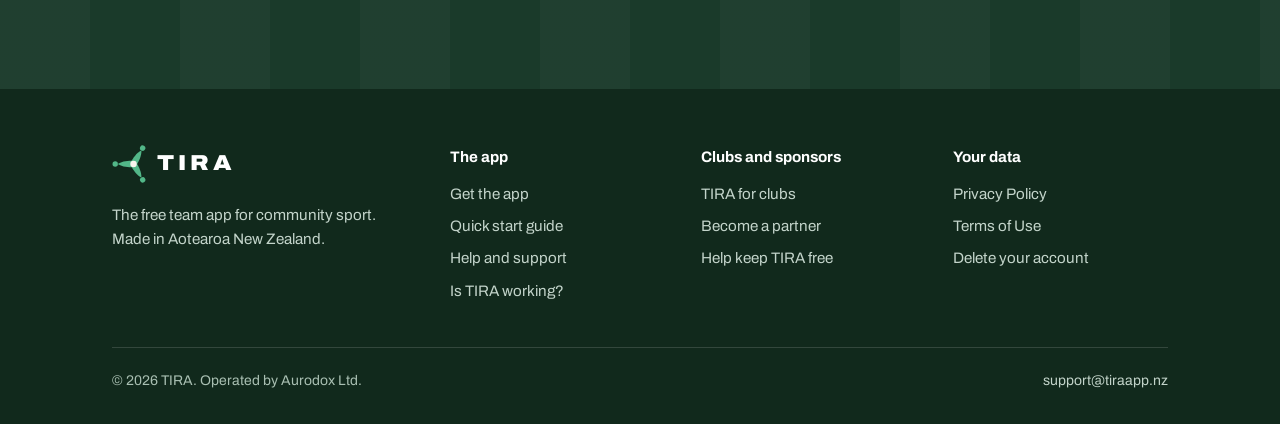
==== commit cc0b2ae4: "Header and footer: show the TIRA mark on its own instead of the small app tile, so the petals stay l" ====
--- a/index.html
+++ b/index.html
@@ -202,7 +202,7 @@
 
 <header class="site-header">
   <div class="wrap">
-    <a class="wordmark" href="/" aria-label="TIRA home"><img src="/assets/tira-icon.svg" alt="" width="34" height="34">TIRA</a>
+    <a class="wordmark" href="/" aria-label="TIRA home"><svg class="mark" viewBox="66 74 314 353" aria-hidden="true"><g class="petals"><path d="M118 250.5C165 221.5 216 220.5 265 220.5L281 250.5L265 280.5C216 280.5 165 279.5 118 250.5Z"/><circle cx="95" cy="250.5" r="25"/><path transform="rotate(120 265 250.5)" d="M118 250.5C165 221.5 216 220.5 265 220.5L281 250.5L265 280.5C216 280.5 165 279.5 118 250.5Z"/><circle transform="rotate(120 265 250.5)" cx="95" cy="250.5" r="25"/><path transform="rotate(240 265 250.5)" d="M118 250.5C165 221.5 216 220.5 265 220.5L281 250.5L265 280.5C216 280.5 165 279.5 118 250.5Z"/><circle transform="rotate(240 265 250.5)" cx="95" cy="250.5" r="25"/></g><circle class="centre" cx="265" cy="250.5" r="30"/></svg>TIRA</a>
     <button class="menu-btn" type="button" aria-expanded="false" aria-controls="site-nav">
       <svg viewBox="0 0 24 24" fill="none" stroke="currentColor" stroke-width="2.2" stroke-linecap="round" aria-hidden="true"><path d="M4 7h16M4 12h16M4 17h16"/></svg>
       Menu
@@ -434,7 +434,7 @@
   <div class="wrap">
     <div class="cols">
       <div class="about">
-        <a class="wordmark" href="/" aria-label="TIRA home"><img src="/assets/tira-icon.svg" alt="" width="34" height="34">TIRA</a>
+        <a class="wordmark" href="/" aria-label="TIRA home"><svg class="mark" viewBox="66 74 314 353" aria-hidden="true"><g class="petals"><path d="M118 250.5C165 221.5 216 220.5 265 220.5L281 250.5L265 280.5C216 280.5 165 279.5 118 250.5Z"/><circle cx="95" cy="250.5" r="25"/><path transform="rotate(120 265 250.5)" d="M118 250.5C165 221.5 216 220.5 265 220.5L281 250.5L265 280.5C216 280.5 165 279.5 118 250.5Z"/><circle transform="rotate(120 265 250.5)" cx="95" cy="250.5" r="25"/><path transform="rotate(240 265 250.5)" d="M118 250.5C165 221.5 216 220.5 265 220.5L281 250.5L265 280.5C216 280.5 165 279.5 118 250.5Z"/><circle transform="rotate(240 265 250.5)" cx="95" cy="250.5" r="25"/></g><circle class="centre" cx="265" cy="250.5" r="30"/></svg>TIRA</a>
         <p>The free team app for community sport. Made in Aotearoa New Zealand.</p>
       </div>
       <div>
--- a/assets/site.css
+++ b/assets/site.css
@@ -129,8 +129,11 @@
   color: var(--turf); text-decoration: none; flex-shrink: 0; line-height: 1;
 }
 .wordmark:hover { color: var(--turf); }
-/* The app icon, with the same rounded corners it has on a phone's home screen. */
-.wordmark img { width: 34px; height: 34px; border-radius: 22.5%; flex-shrink: 0; }
+/* The TIRA mark from the app icon, without its tile. On the light header the
+   centre takes the wordmark's green, since the app's cream would vanish. */
+.wordmark .mark { height: 38px; width: 34px; flex-shrink: 0; }
+.wordmark .petals { fill: var(--mint); }
+.wordmark .centre { fill: var(--turf); }
 
 .site-nav { display: flex; align-items: center; gap: 4px; margin-left: auto; }
 .site-nav a {
@@ -286,7 +289,7 @@
 .site-footer { background: var(--turf-deep); color: #c3d4ca; padding: 56px 0 32px; font-size: .95rem; }
 .site-footer .cols { display: grid; gap: 36px; grid-template-columns: 1.4fr repeat(3, 1fr); }
 .site-footer .wordmark { color: #fff; }
-.site-footer .wordmark img { box-shadow: 0 0 0 1px rgba(255,255,255,.16); }
+.site-footer .wordmark .centre { fill: #f8f4ed; }
 .site-footer .about p { margin-top: 12px; max-width: 30ch; }
 .site-footer h2 { font-size: .95rem; font-weight: 700; color: #fff; margin-bottom: 12px; }
 .site-footer ul { list-style: none; padding: 0; }
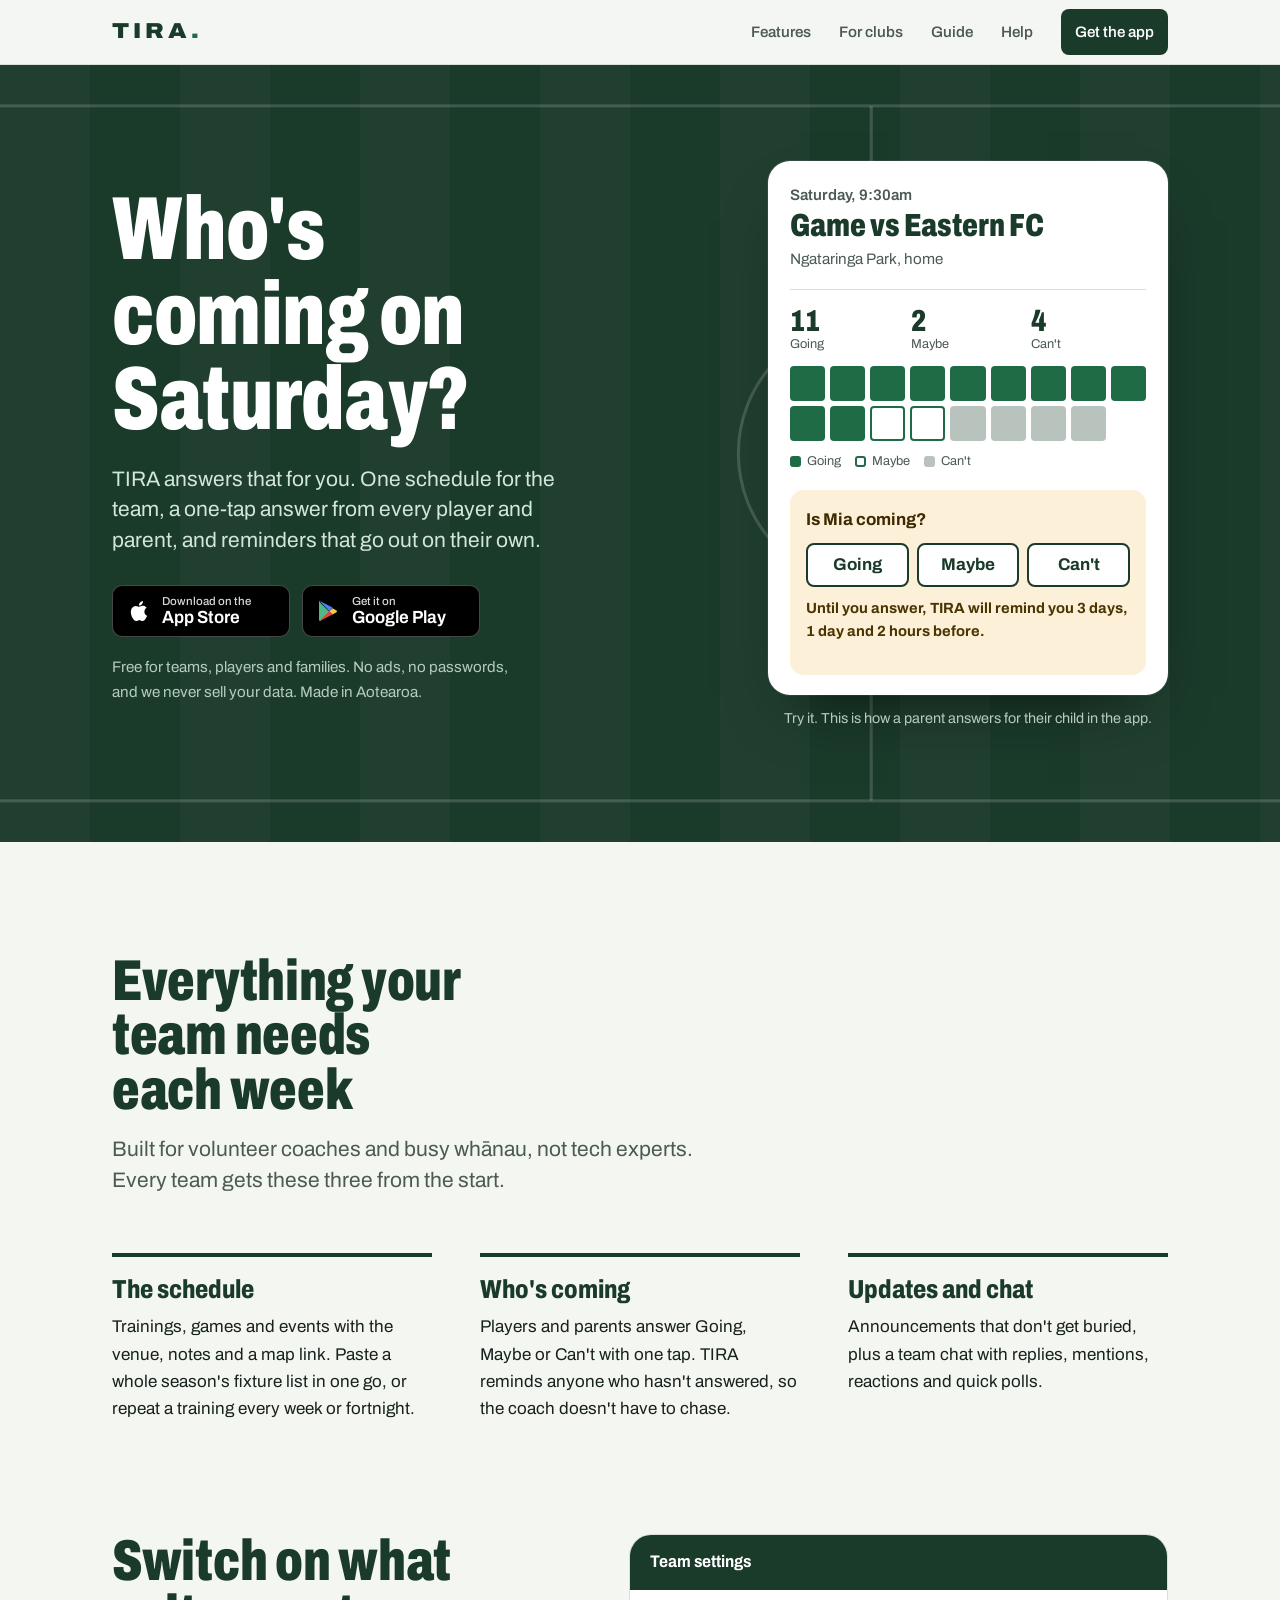
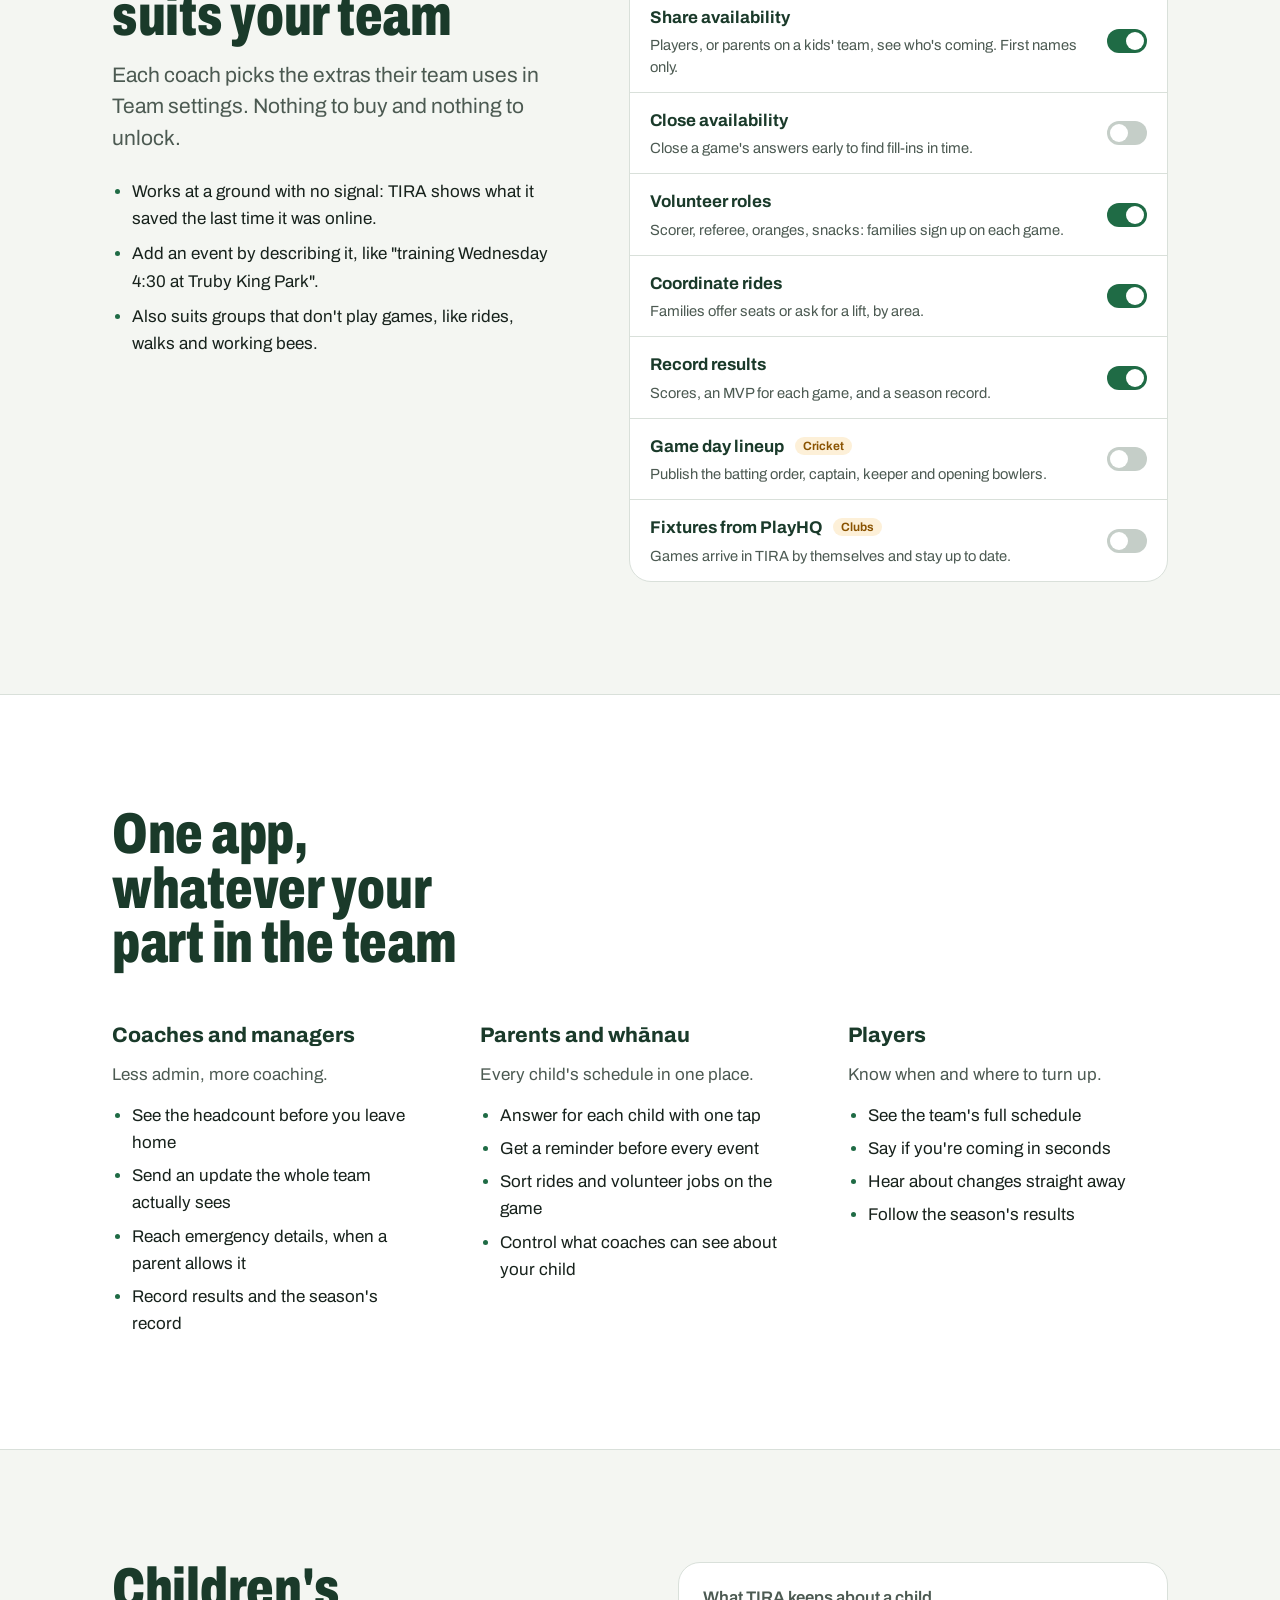
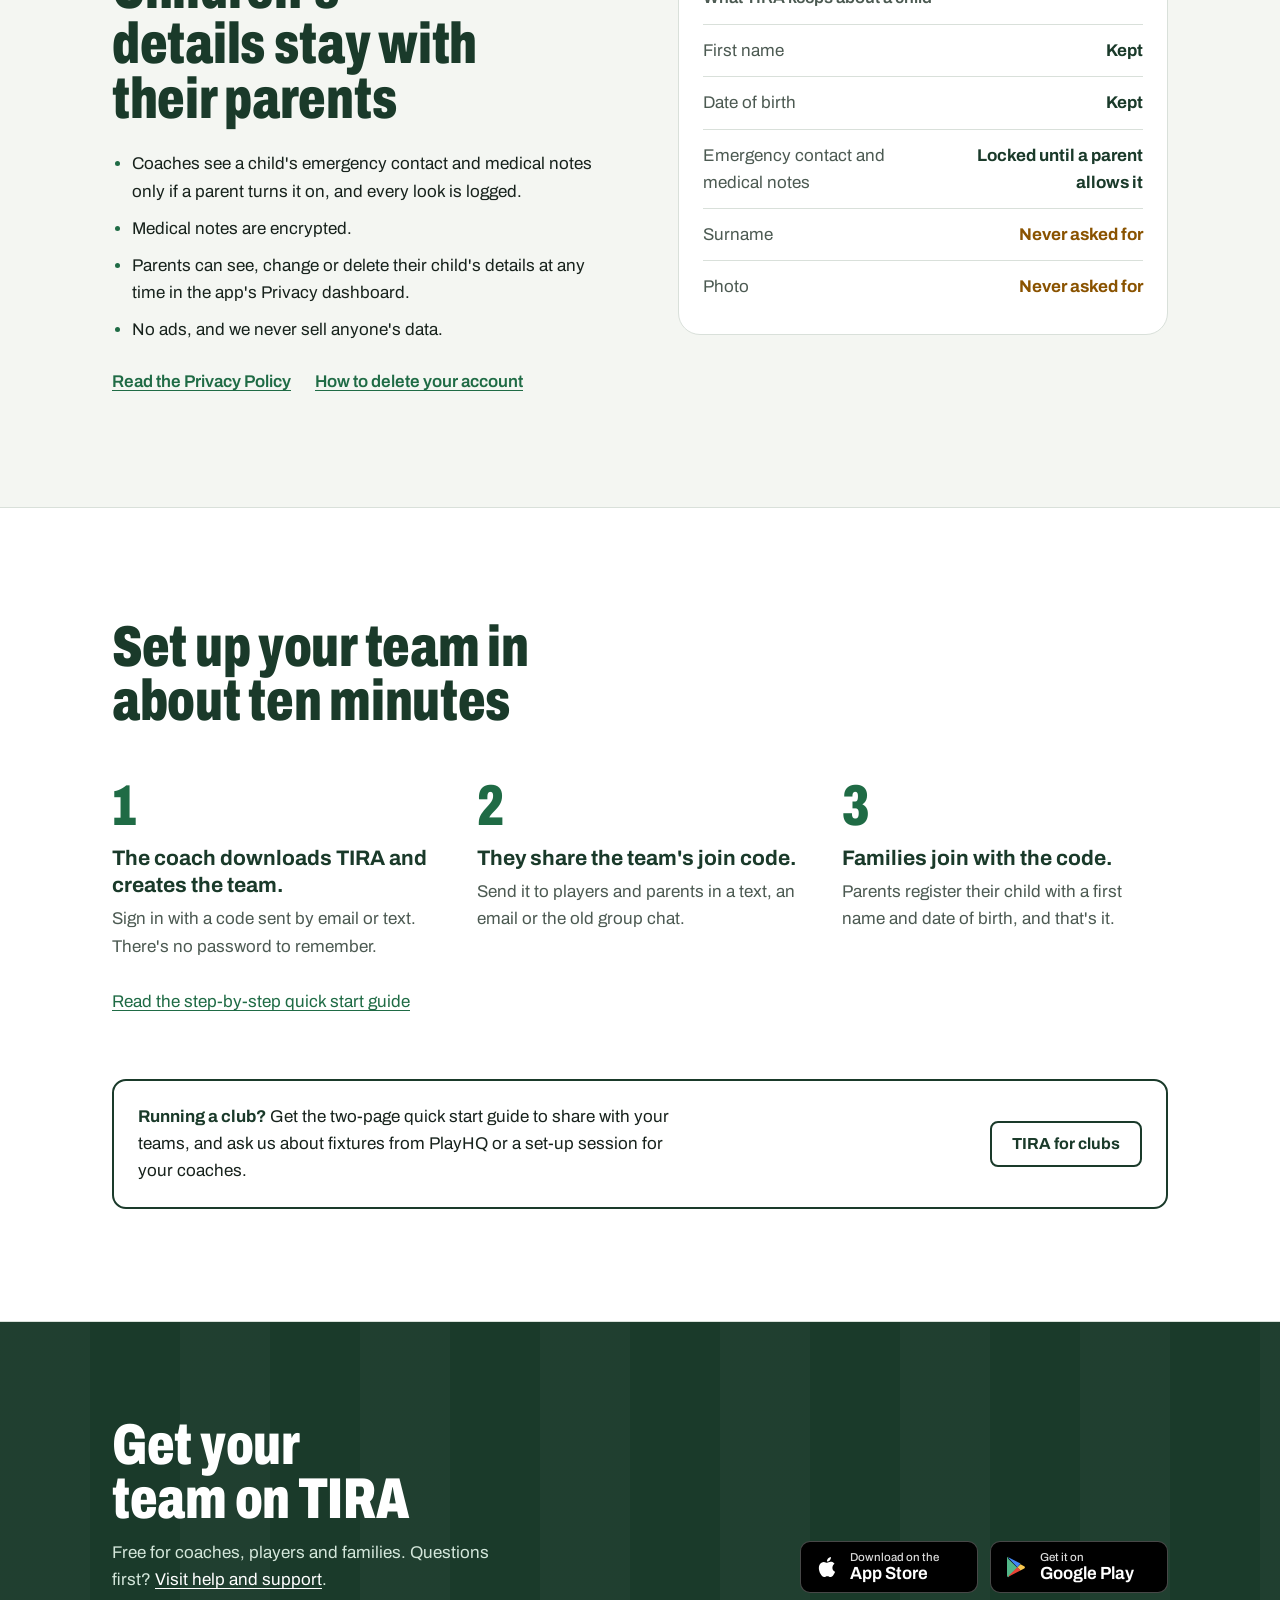
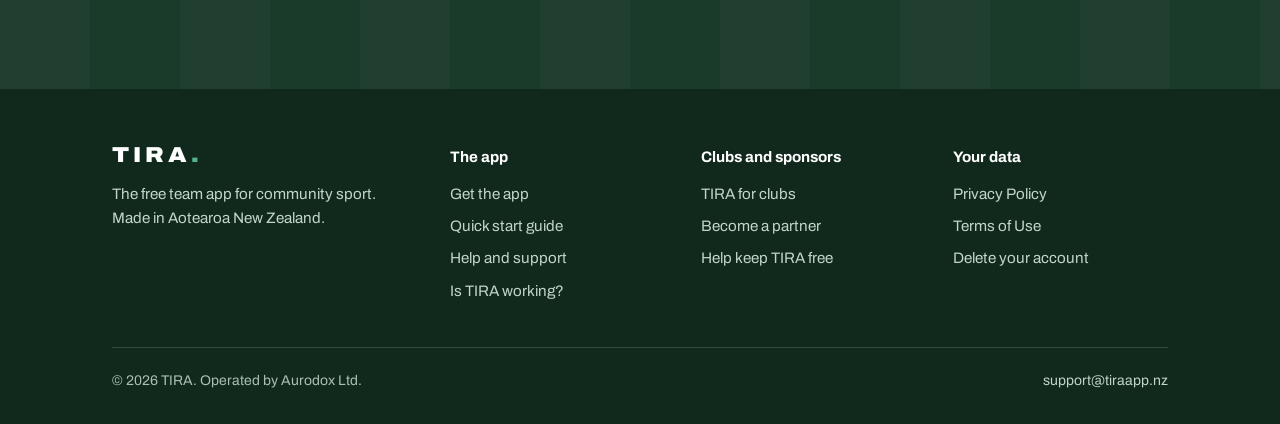
==== commit 1414b03b: "Roll back the TIRA icon in the header and footer (reverts 4372a66 and cc0b2ae); keep the manifest's " ====
--- a/index.html
+++ b/index.html
@@ -17,7 +17,6 @@
   <meta name="twitter:card" content="summary" />
   <link rel="icon" type="image/png" sizes="32x32" href="/favicon-32x32.png">
   <link rel="icon" type="image/png" sizes="16x16" href="/favicon-16x16.png">
-  <link rel="icon" type="image/svg+xml" href="/assets/tira-icon.svg">
   <link rel="apple-touch-icon" sizes="180x180" href="/apple-touch-icon.png">
   <link rel="manifest" href="/site.webmanifest">
   <link rel="preload" href="/assets/fonts/archivo-latin.woff2" as="font" type="font/woff2" crossorigin>
@@ -202,7 +201,7 @@
 
 <header class="site-header">
   <div class="wrap">
-    <a class="wordmark" href="/" aria-label="TIRA home"><svg class="mark" viewBox="66 74 314 353" aria-hidden="true"><g class="petals"><path d="M118 250.5C165 221.5 216 220.5 265 220.5L281 250.5L265 280.5C216 280.5 165 279.5 118 250.5Z"/><circle cx="95" cy="250.5" r="25"/><path transform="rotate(120 265 250.5)" d="M118 250.5C165 221.5 216 220.5 265 220.5L281 250.5L265 280.5C216 280.5 165 279.5 118 250.5Z"/><circle transform="rotate(120 265 250.5)" cx="95" cy="250.5" r="25"/><path transform="rotate(240 265 250.5)" d="M118 250.5C165 221.5 216 220.5 265 220.5L281 250.5L265 280.5C216 280.5 165 279.5 118 250.5Z"/><circle transform="rotate(240 265 250.5)" cx="95" cy="250.5" r="25"/></g><circle class="centre" cx="265" cy="250.5" r="30"/></svg>TIRA</a>
+    <a class="wordmark" href="/" aria-label="TIRA home">TIRA<i>.</i></a>
     <button class="menu-btn" type="button" aria-expanded="false" aria-controls="site-nav">
       <svg viewBox="0 0 24 24" fill="none" stroke="currentColor" stroke-width="2.2" stroke-linecap="round" aria-hidden="true"><path d="M4 7h16M4 12h16M4 17h16"/></svg>
       Menu
@@ -434,7 +433,7 @@
   <div class="wrap">
     <div class="cols">
       <div class="about">
-        <a class="wordmark" href="/" aria-label="TIRA home"><svg class="mark" viewBox="66 74 314 353" aria-hidden="true"><g class="petals"><path d="M118 250.5C165 221.5 216 220.5 265 220.5L281 250.5L265 280.5C216 280.5 165 279.5 118 250.5Z"/><circle cx="95" cy="250.5" r="25"/><path transform="rotate(120 265 250.5)" d="M118 250.5C165 221.5 216 220.5 265 220.5L281 250.5L265 280.5C216 280.5 165 279.5 118 250.5Z"/><circle transform="rotate(120 265 250.5)" cx="95" cy="250.5" r="25"/><path transform="rotate(240 265 250.5)" d="M118 250.5C165 221.5 216 220.5 265 220.5L281 250.5L265 280.5C216 280.5 165 279.5 118 250.5Z"/><circle transform="rotate(240 265 250.5)" cx="95" cy="250.5" r="25"/></g><circle class="centre" cx="265" cy="250.5" r="30"/></svg>TIRA</a>
+        <a class="wordmark" href="/" aria-label="TIRA home">TIRA<i>.</i></a>
         <p>The free team app for community sport. Made in Aotearoa New Zealand.</p>
       </div>
       <div>
--- a/assets/site.css
+++ b/assets/site.css
@@ -124,16 +124,11 @@
 .site-header .wrap { display: flex; align-items: center; gap: 28px; height: var(--header-h); }
 
 .wordmark {
-  display: inline-flex; align-items: center; gap: 11px;
   font-stretch: 112%; font-weight: 900; font-size: 1.35rem; letter-spacing: .18em;
   color: var(--turf); text-decoration: none; flex-shrink: 0; line-height: 1;
 }
 .wordmark:hover { color: var(--turf); }
-/* The TIRA mark from the app icon, without its tile. On the light header the
-   centre takes the wordmark's green, since the app's cream would vanish. */
-.wordmark .mark { height: 38px; width: 34px; flex-shrink: 0; }
-.wordmark .petals { fill: var(--mint); }
-.wordmark .centre { fill: var(--turf); }
+.wordmark i { font-style: normal; color: var(--mint-ink); }
 
 .site-nav { display: flex; align-items: center; gap: 4px; margin-left: auto; }
 .site-nav a {
@@ -289,7 +284,7 @@
 .site-footer { background: var(--turf-deep); color: #c3d4ca; padding: 56px 0 32px; font-size: .95rem; }
 .site-footer .cols { display: grid; gap: 36px; grid-template-columns: 1.4fr repeat(3, 1fr); }
 .site-footer .wordmark { color: #fff; }
-.site-footer .wordmark .centre { fill: #f8f4ed; }
+.site-footer .wordmark i { color: var(--mint); }
 .site-footer .about p { margin-top: 12px; max-width: 30ch; }
 .site-footer h2 { font-size: .95rem; font-weight: 700; color: #fff; margin-bottom: 12px; }
 .site-footer ul { list-style: none; padding: 0; }
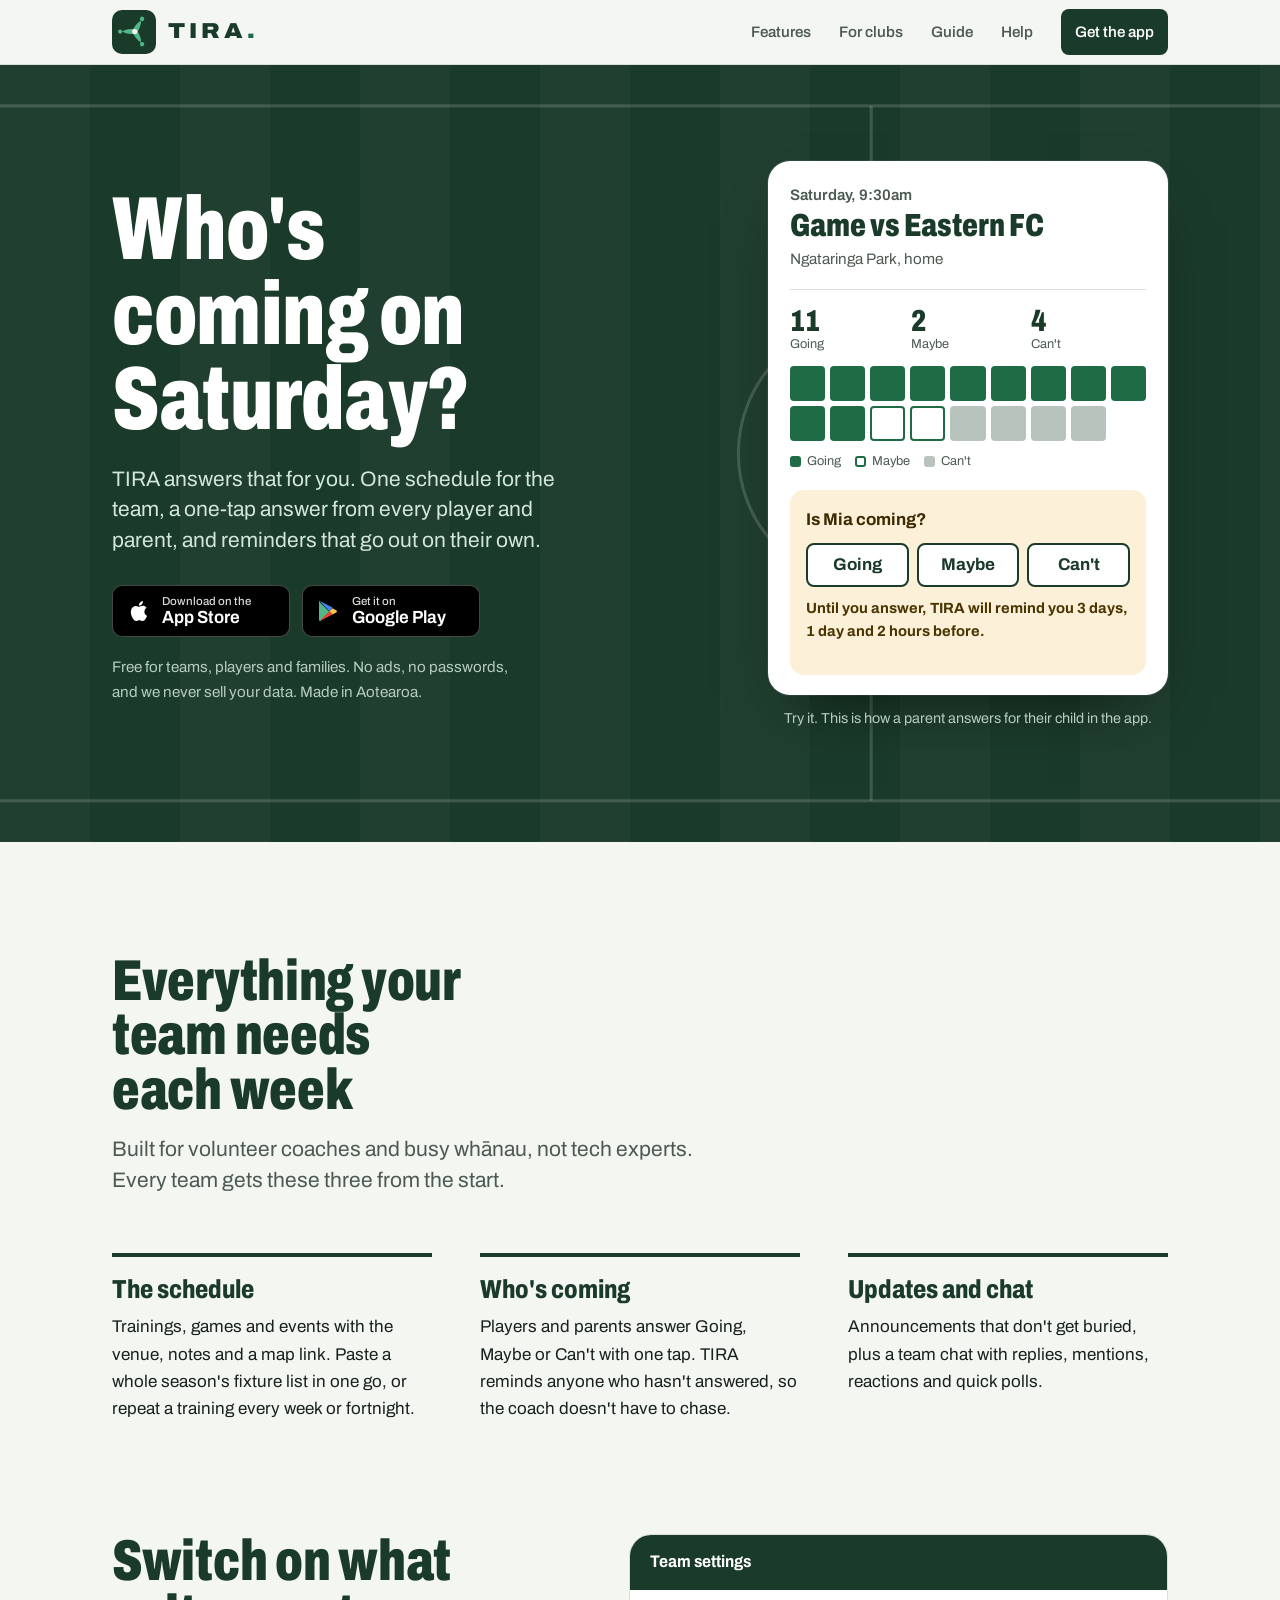
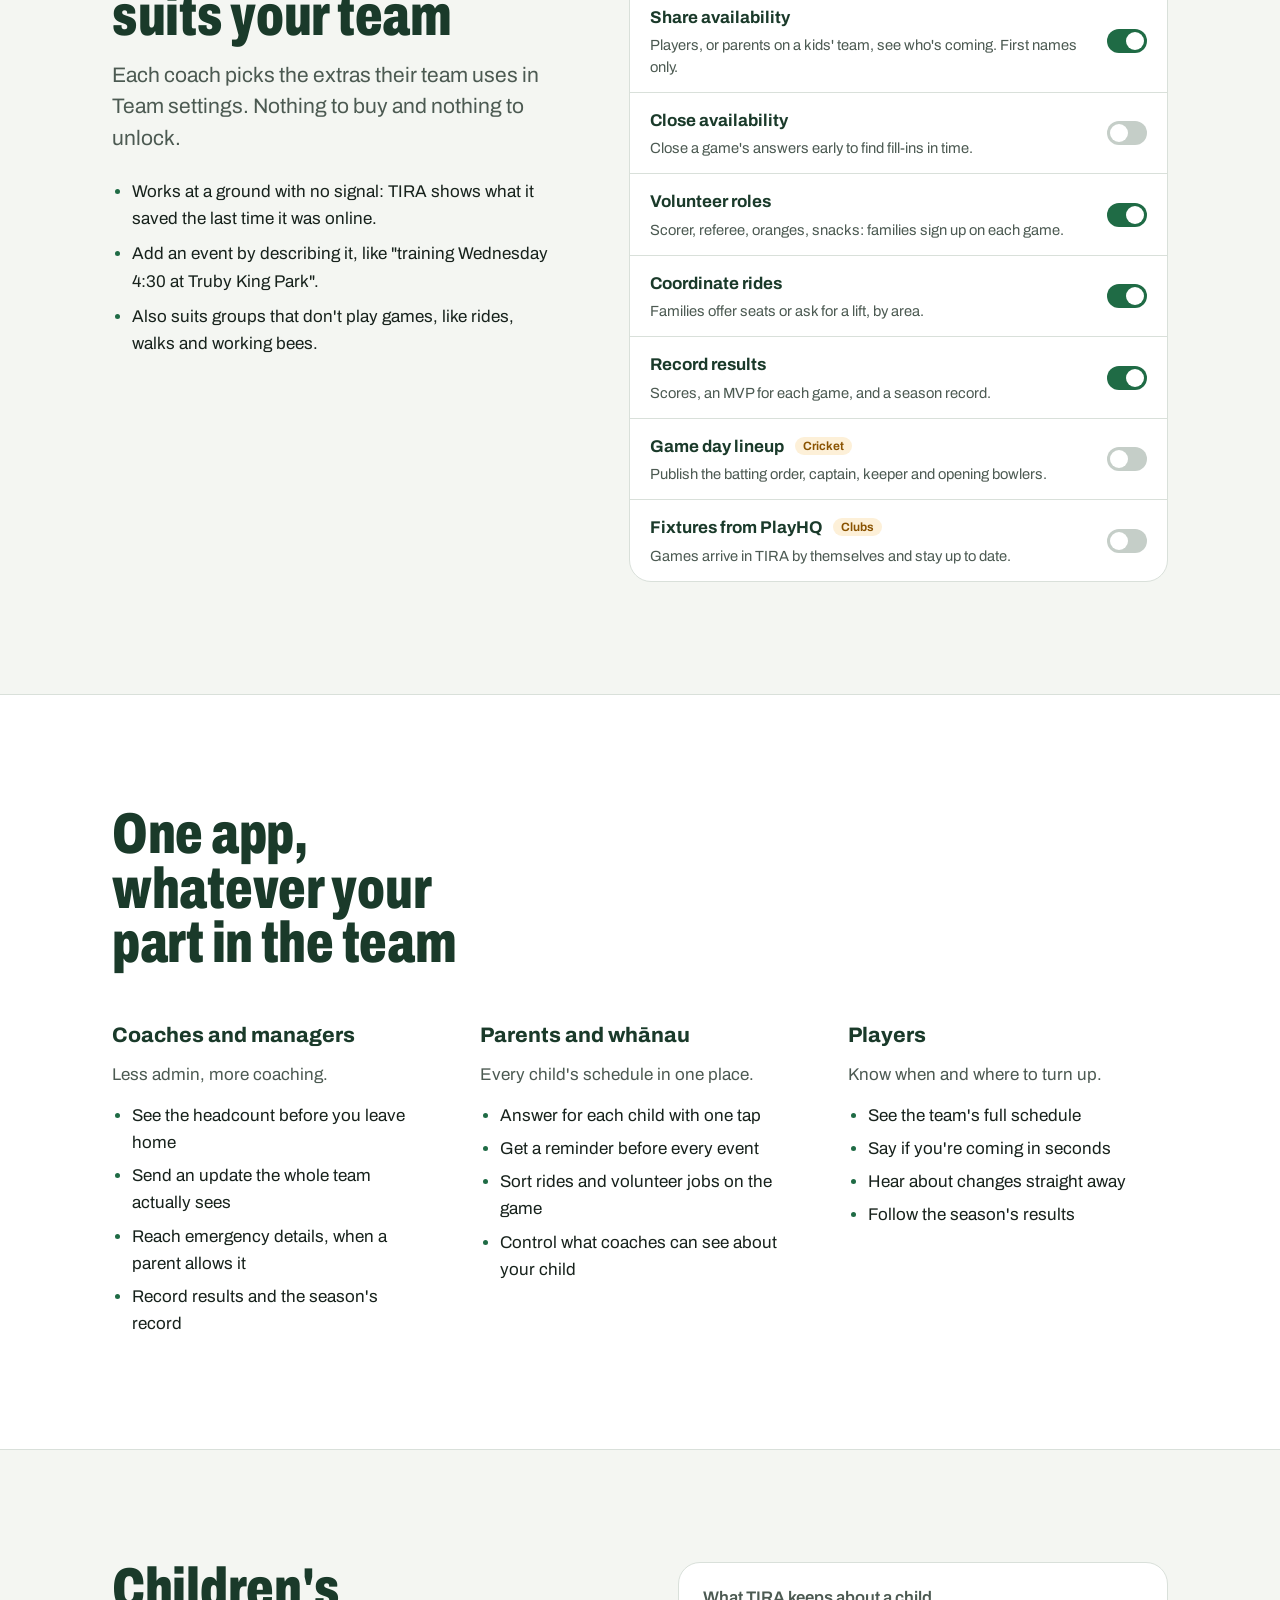
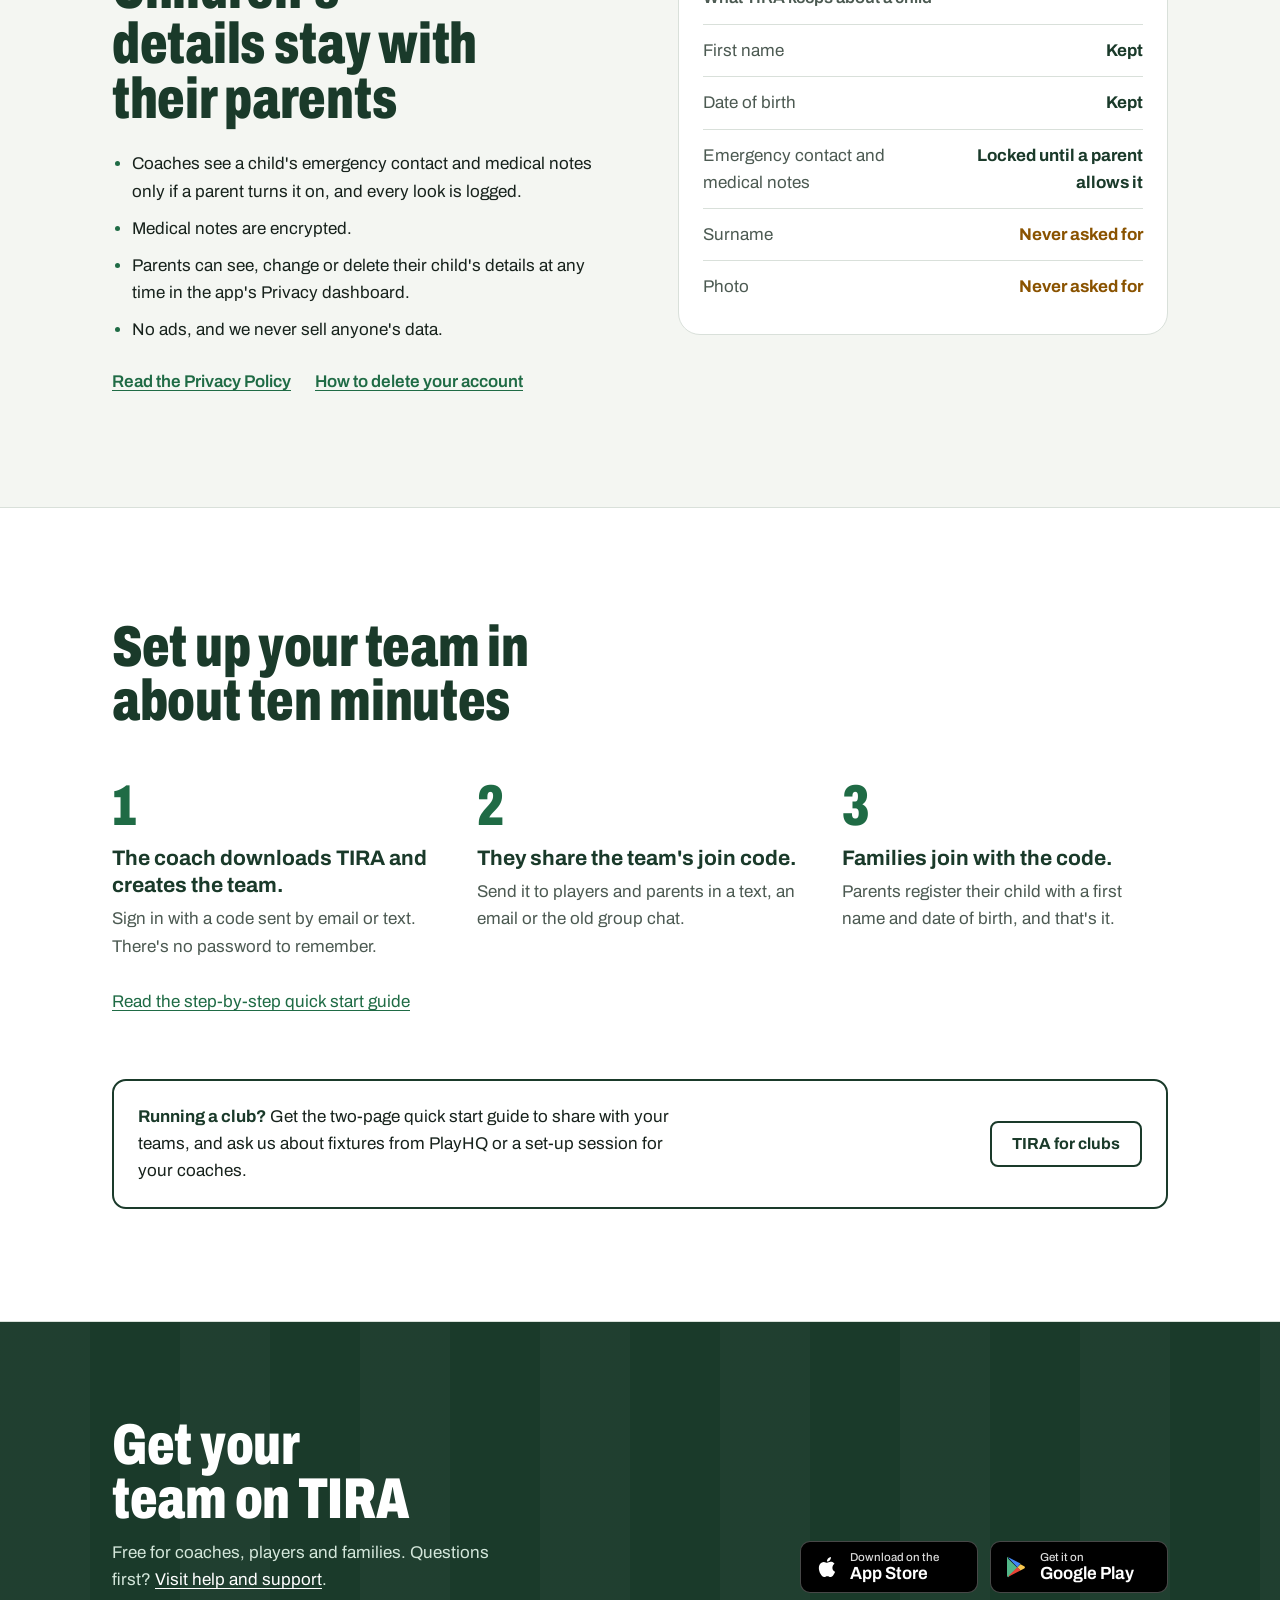
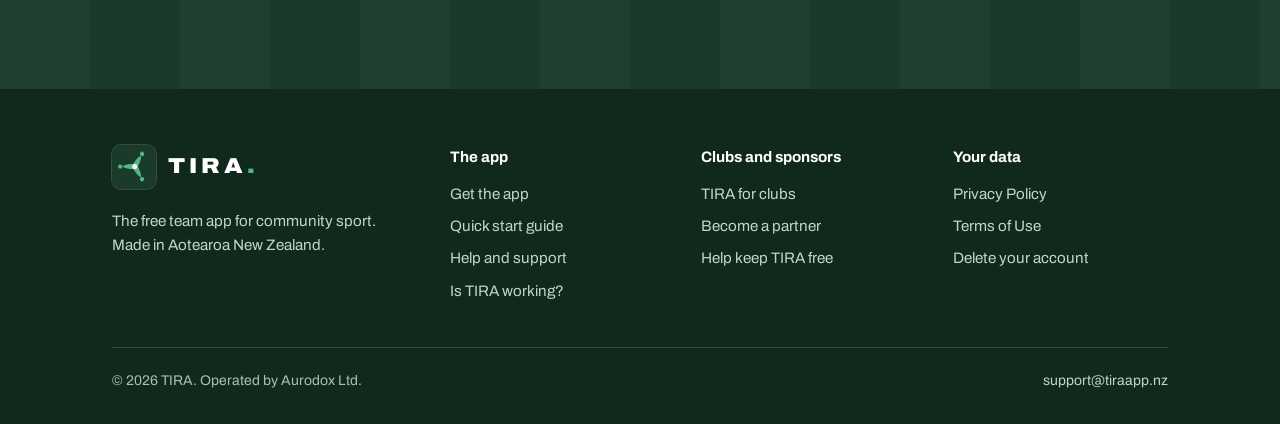
==== commit 3eddf605: "Header and footer: TIRA app icon (44px, green square) before TIRA." ====
--- a/index.html
+++ b/index.html
@@ -201,7 +201,7 @@
 
 <header class="site-header">
   <div class="wrap">
-    <a class="wordmark" href="/" aria-label="TIRA home">TIRA<i>.</i></a>
+    <a class="wordmark" href="/" aria-label="TIRA home"><img src="/assets/tira-icon.svg" alt="" width="44" height="44"><span>TIRA<i>.</i></span></a>
     <button class="menu-btn" type="button" aria-expanded="false" aria-controls="site-nav">
       <svg viewBox="0 0 24 24" fill="none" stroke="currentColor" stroke-width="2.2" stroke-linecap="round" aria-hidden="true"><path d="M4 7h16M4 12h16M4 17h16"/></svg>
       Menu
@@ -433,7 +433,7 @@
   <div class="wrap">
     <div class="cols">
       <div class="about">
-        <a class="wordmark" href="/" aria-label="TIRA home">TIRA<i>.</i></a>
+        <a class="wordmark" href="/" aria-label="TIRA home"><img src="/assets/tira-icon.svg" alt="" width="44" height="44"><span>TIRA<i>.</i></span></a>
         <p>The free team app for community sport. Made in Aotearoa New Zealand.</p>
       </div>
       <div>
--- a/assets/site.css
+++ b/assets/site.css
@@ -124,9 +124,12 @@
 .site-header .wrap { display: flex; align-items: center; gap: 28px; height: var(--header-h); }
 
 .wordmark {
+  display: inline-flex; align-items: center; gap: 12px;
   font-stretch: 112%; font-weight: 900; font-size: 1.35rem; letter-spacing: .18em;
   color: var(--turf); text-decoration: none; flex-shrink: 0; line-height: 1;
 }
+/* The TIRA app icon, with the rounded corners it has on a phone's home screen. */
+.wordmark img { width: 44px; height: 44px; border-radius: 22.5%; flex-shrink: 0; }
 .wordmark:hover { color: var(--turf); }
 .wordmark i { font-style: normal; color: var(--mint-ink); }
 
@@ -285,6 +288,7 @@
 .site-footer .cols { display: grid; gap: 36px; grid-template-columns: 1.4fr repeat(3, 1fr); }
 .site-footer .wordmark { color: #fff; }
 .site-footer .wordmark i { color: var(--mint); }
+.site-footer .wordmark img { box-shadow: 0 0 0 1px rgba(255,255,255,.16); }
 .site-footer .about p { margin-top: 12px; max-width: 30ch; }
 .site-footer h2 { font-size: .95rem; font-weight: 700; color: #fff; margin-bottom: 12px; }
 .site-footer ul { list-style: none; padding: 0; }
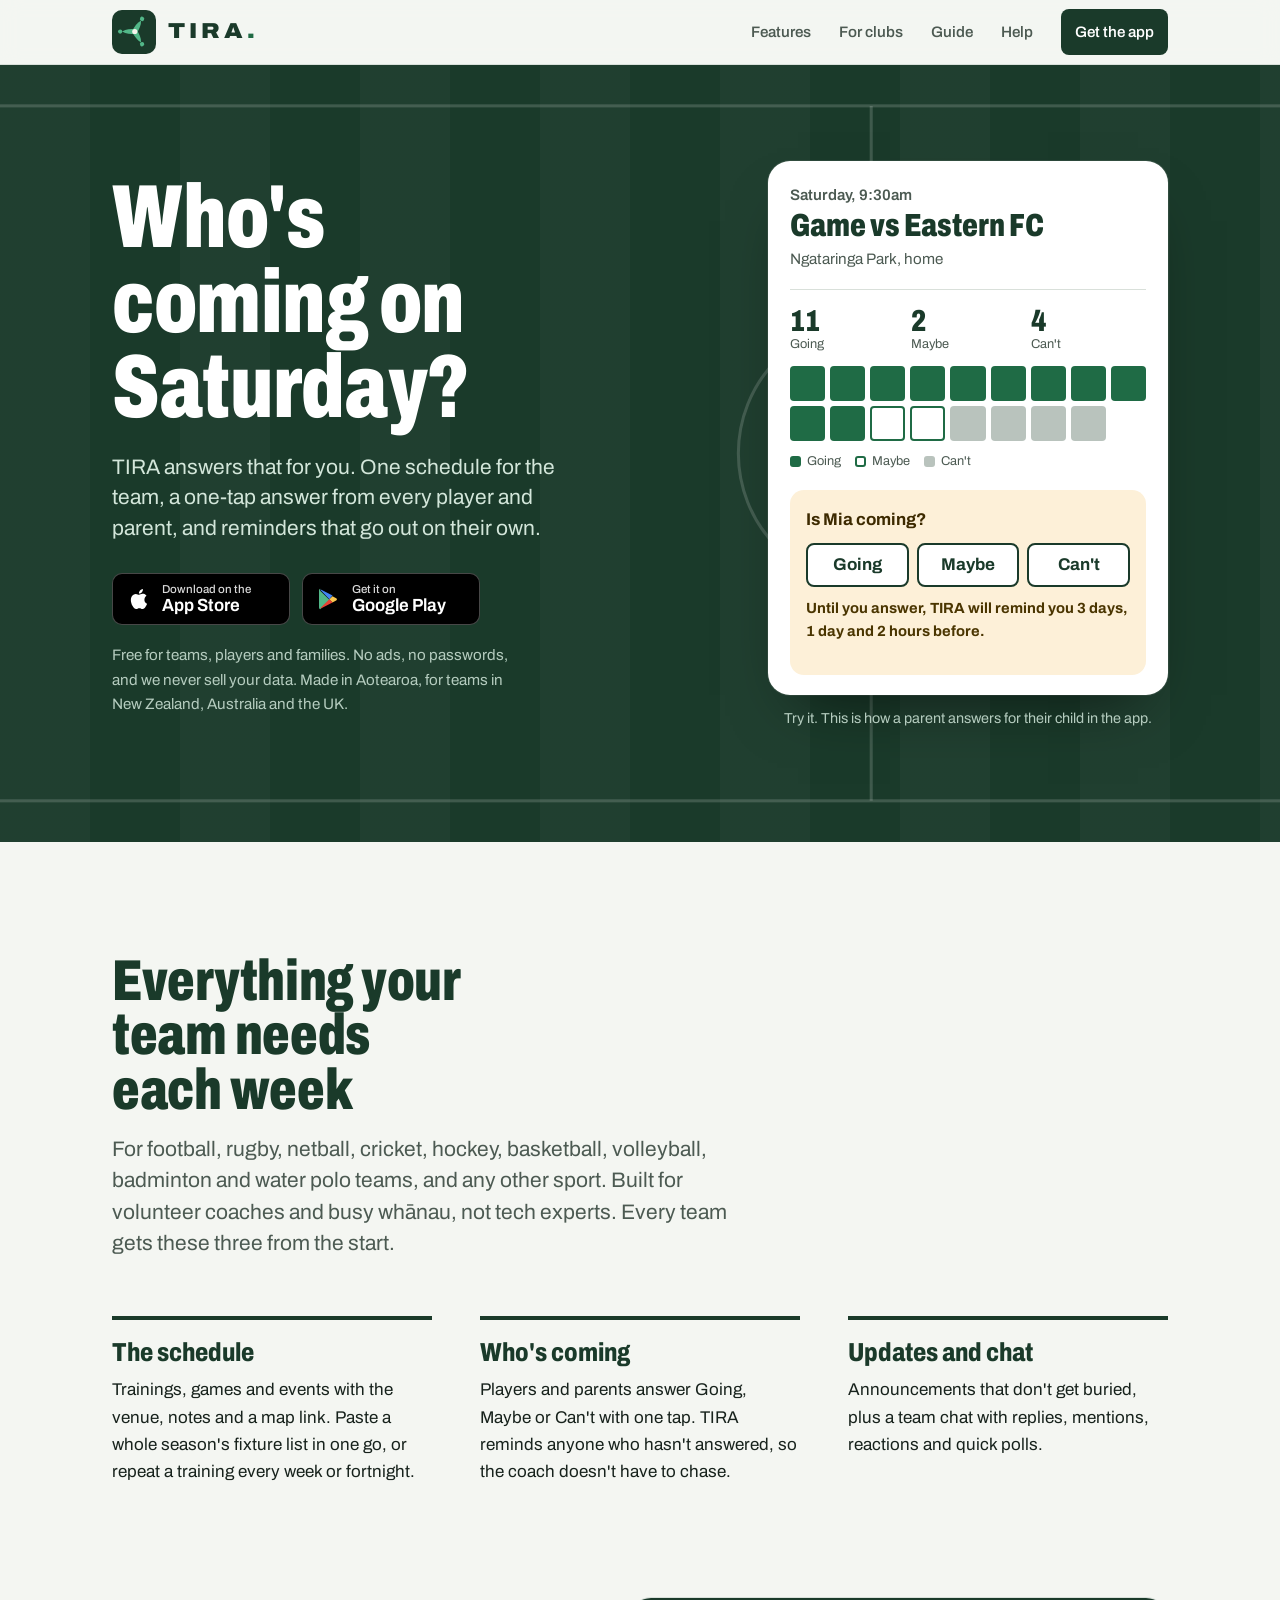
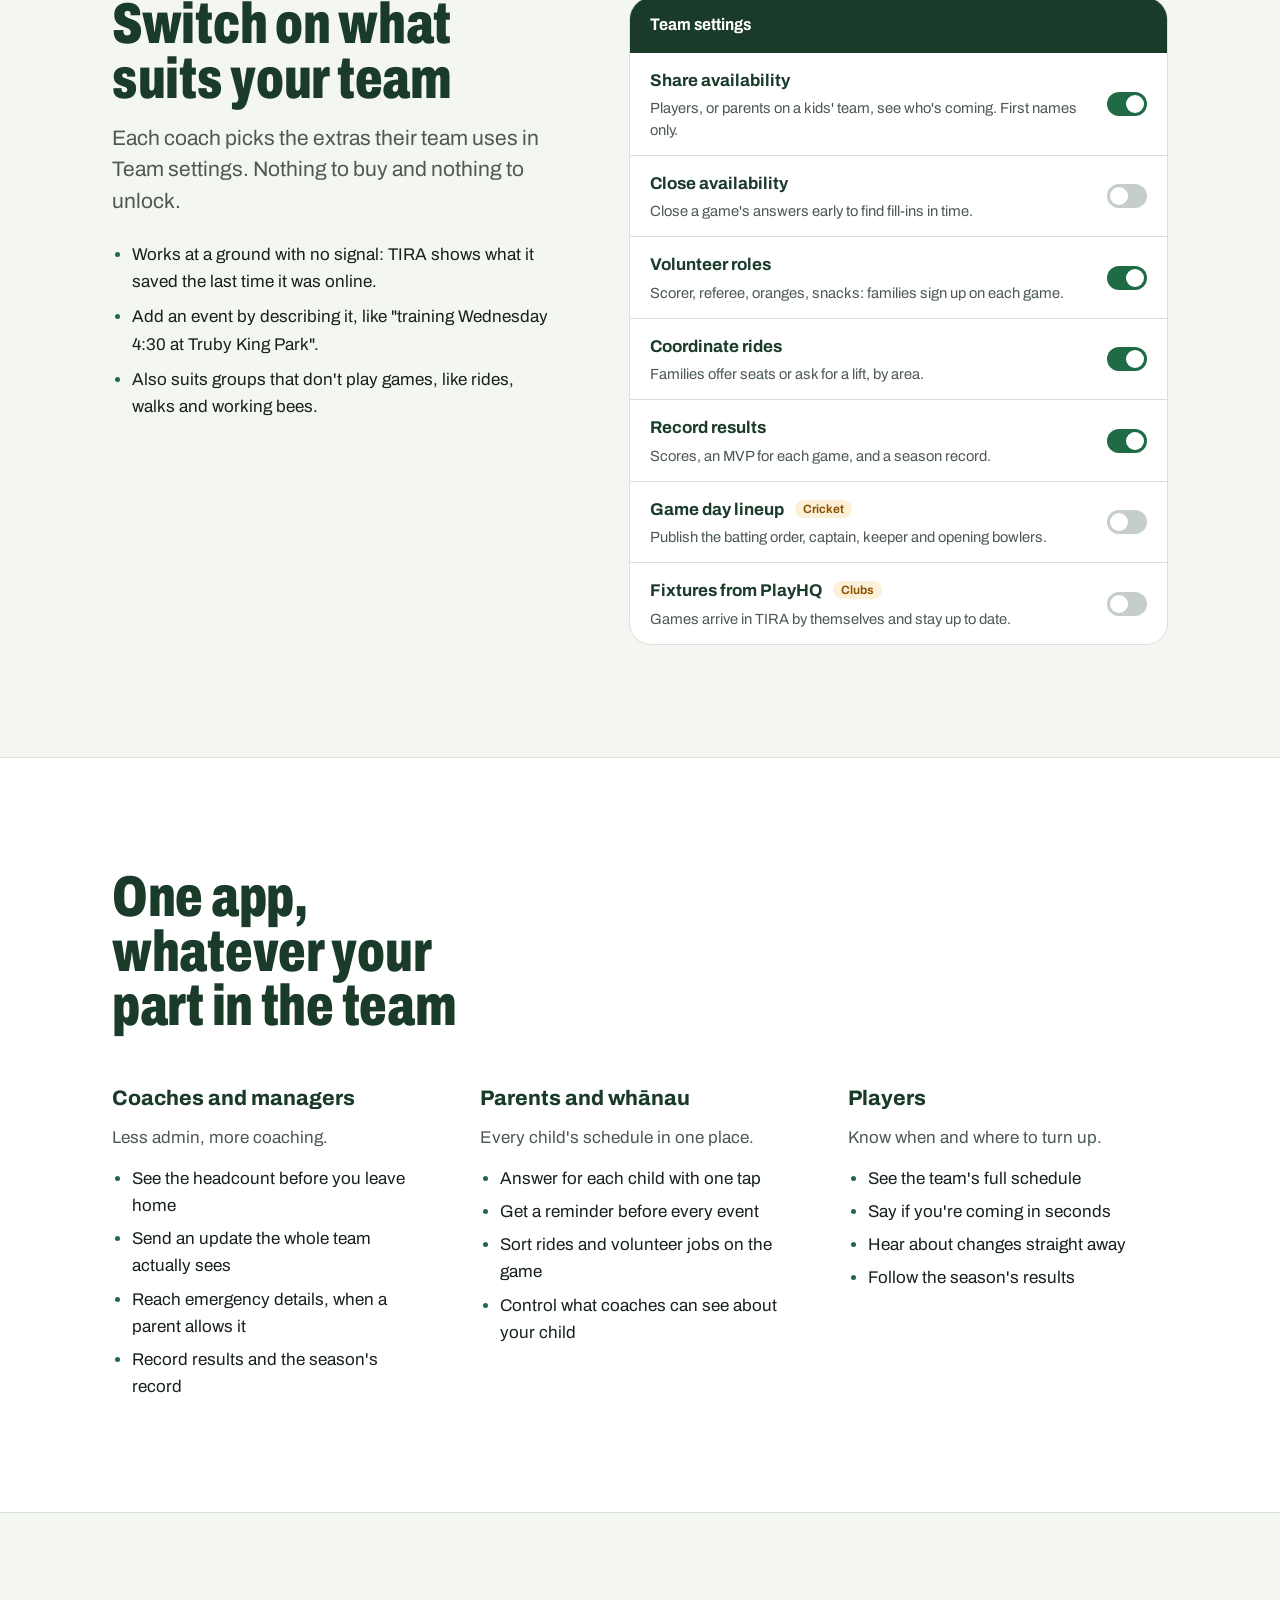
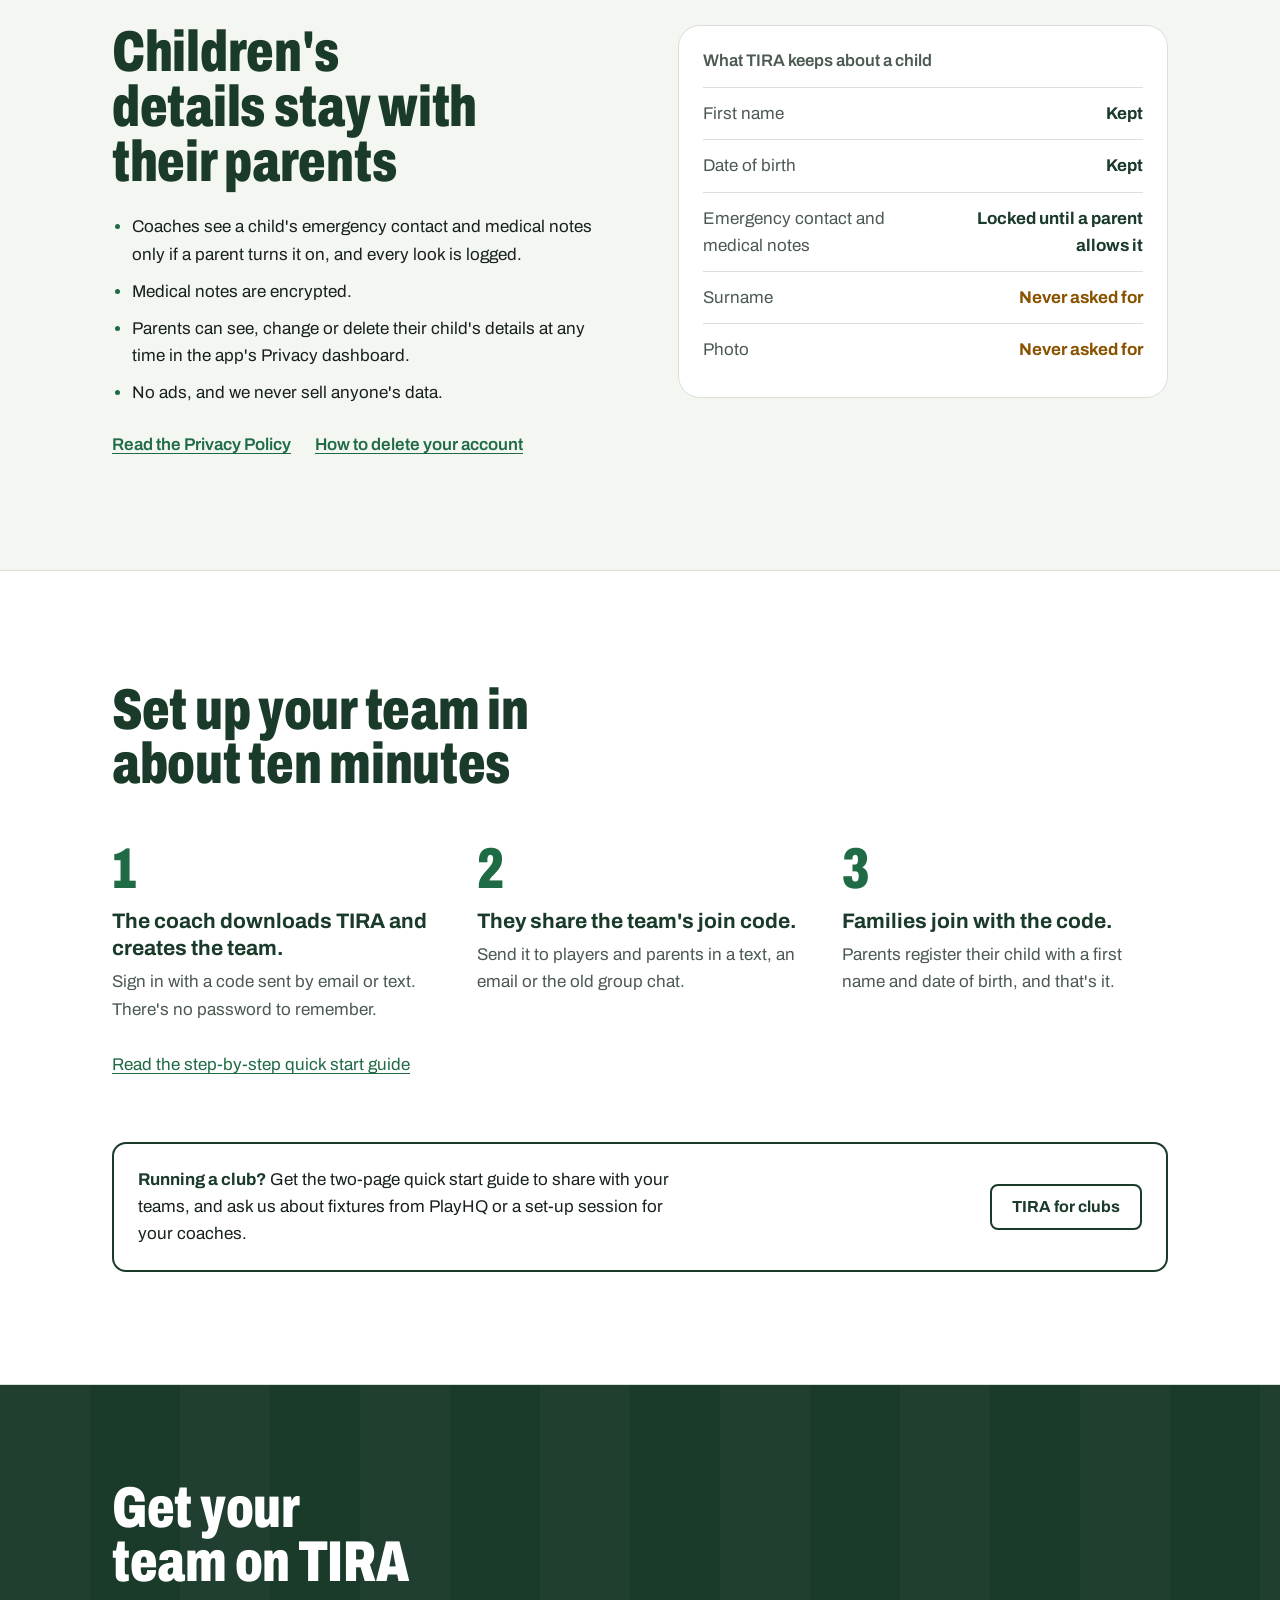
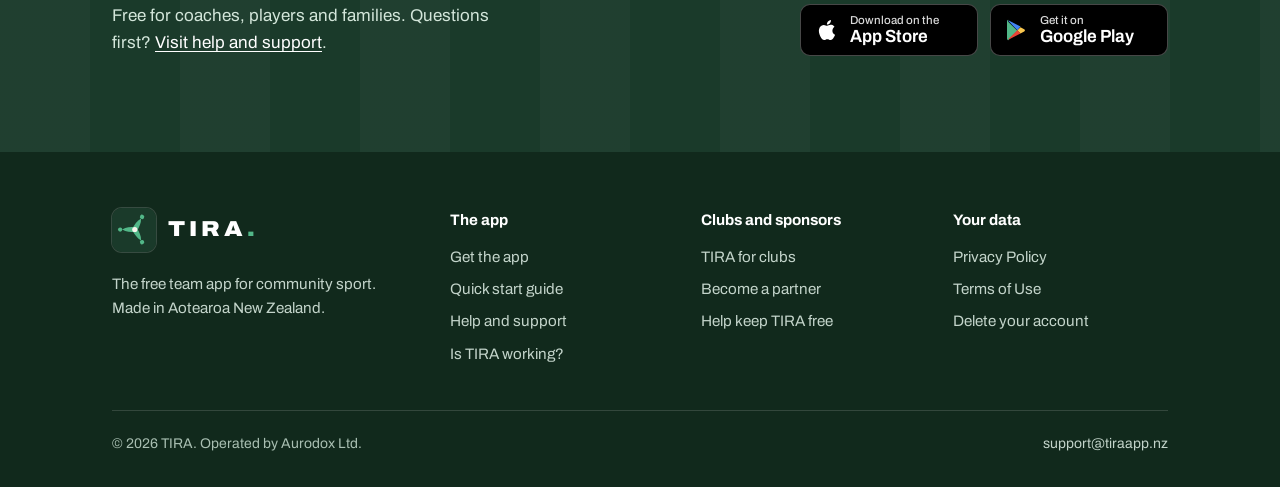
==== commit d9570ce2: "Search fixes: TIRA Sports title, sports and countries on the home page, structured data (app, organi" ====
--- a/index.html
+++ b/index.html
@@ -1,15 +1,15 @@
 <!DOCTYPE html>
-<html lang="en-NZ">
+<html lang="en">
 <head>
   <meta charset="UTF-8" />
   <meta name="viewport" content="width=device-width, initial-scale=1" />
-  <title>TIRA | The free team app for community sport</title>
-  <meta name="description" content="TIRA is the free team app for community sport in Aotearoa. One schedule, a one-tap answer from every player and parent, and reminders sent for you. No ads." />
+  <title>TIRA Sports | Free team app for community sport</title>
+  <meta name="description" content="Free team app for football, rugby, netball, cricket, hockey and more. One schedule, a one-tap answer from every family, and reminders sent for you." />
   <link rel="canonical" href="https://tiraapp.nz/" />
   <meta name="theme-color" content="#1a3a2a" />
   <meta property="og:type" content="website" />
   <meta property="og:site_name" content="TIRA" />
-  <meta property="og:title" content="TIRA | The free team app for community sport" />
+  <meta property="og:title" content="TIRA Sports | Free team app for community sport" />
   <meta property="og:description" content="One schedule, a one-tap answer from every player and parent, and reminders sent for you. Free, with no ads." />
   <meta property="og:url" content="https://tiraapp.nz/" />
   <meta property="og:image" content="https://tiraapp.nz/android-chrome-512x512.png" />
@@ -24,17 +24,49 @@
   <script type="application/ld+json">
   {
     "@context": "https://schema.org",
-    "@type": "MobileApplication",
-    "name": "TIRA Sports",
-    "operatingSystem": "Android, iOS",
-    "applicationCategory": "SportsApplication",
-    "description": "The free team app for community sport: schedule, availability, reminders, updates and team chat.",
-    "url": "https://tiraapp.nz/",
-    "offers": { "@type": "Offer", "price": "0", "priceCurrency": "NZD" },
-    "publisher": { "@type": "Organization", "name": "Aurodox Ltd", "url": "https://tiraapp.nz/" },
-    "sameAs": [
-      "https://play.google.com/store/apps/details?id=nz.tira.app",
-      "https://apps.apple.com/nz/app/tira-sports/id6776856453"
+    "@graph": [
+      {
+        "@type": "Organization",
+        "@id": "https://tiraapp.nz/#org",
+        "name": "TIRA",
+        "legalName": "Aurodox Ltd",
+        "url": "https://tiraapp.nz/",
+        "logo": "https://tiraapp.nz/android-chrome-512x512.png",
+        "email": "support@tiraapp.nz"
+      },
+      {
+        "@type": "WebSite",
+        "@id": "https://tiraapp.nz/#site",
+        "name": "TIRA Sports",
+        "url": "https://tiraapp.nz/",
+        "publisher": { "@id": "https://tiraapp.nz/#org" }
+      },
+      {
+        "@type": "MobileApplication",
+        "name": "TIRA Sports",
+        "operatingSystem": "Android, iOS",
+        "applicationCategory": "SportsApplication",
+        "description": "Free team app for community sport. One schedule for the team, Going, Maybe or Can't from every player and parent, reminders sent automatically, team updates and chat.",
+        "url": "https://tiraapp.nz/",
+        "countriesSupported": "NZ, AU, GB",
+        "featureList": [
+          "Team schedule for trainings, games and events",
+          "Availability: Going, Maybe or Can't",
+          "Automatic reminders before each event",
+          "Team announcements and chat",
+          "Volunteer roles and ride sharing",
+          "Results and season record",
+          "Cricket game day lineup",
+          "Fixtures from PlayHQ",
+          "Works offline at the ground"
+        ],
+        "offers": { "@type": "Offer", "price": "0", "priceCurrency": "NZD" },
+        "publisher": { "@id": "https://tiraapp.nz/#org" },
+        "sameAs": [
+          "https://play.google.com/store/apps/details?id=nz.tira.app",
+          "https://apps.apple.com/app/tira-sports/id6776856453"
+        ]
+      }
     ]
   }
   </script>
@@ -232,7 +264,7 @@
       <h1 id="hero-title" class="display">Who's coming on Saturday?</h1>
       <p class="lede">TIRA answers that for you. One schedule for the team, a one-tap answer from every player and parent, and reminders that go out on their own.</p>
       <div class="stores" id="download">
-        <a class="store" href="https://apps.apple.com/nz/app/tira-sports/id6776856453">
+        <a class="store" href="https://apps.apple.com/app/tira-sports/id6776856453">
           <svg viewBox="0 0 24 24" fill="currentColor" aria-hidden="true"><path d="M18.71 19.5c-.83 1.24-1.71 2.45-3.05 2.47-1.34.03-1.77-.79-3.29-.79-1.53 0-2 .77-3.27.82-1.31.05-2.3-1.32-3.14-2.53C4.25 17 2.94 12.45 4.7 9.39c.87-1.52 2.43-2.48 4.12-2.51 1.28-.02 2.5.87 3.29.87.78 0 2.26-1.07 3.8-.91.65.03 2.47.26 3.64 1.98-.09.06-2.17 1.28-2.15 3.81.03 3.02 2.65 4.03 2.68 4.04-.03.07-.42 1.44-1.38 2.83zM13 3.5c.73-.83 1.94-1.46 2.94-1.5.13 1.17-.34 2.35-1.04 3.19-.69.85-1.83 1.51-2.95 1.42-.15-1.15.41-2.35 1.05-3.11z"/></svg>
           <span><small>Download on the</small><strong>App Store</strong></span>
         </a>
@@ -241,7 +273,7 @@
           <span><small>Get it on</small><strong>Google Play</strong></span>
         </a>
       </div>
-      <p class="small">Free for teams, players and families. No ads, no passwords, and we never sell your data. Made in Aotearoa.</p>
+      <p class="small">Free for teams, players and families. No ads, no passwords, and we never sell your data. Made in Aotearoa, for teams in New Zealand, Australia and the UK.</p>
     </div>
 
     <div class="demo">
@@ -282,7 +314,7 @@
 <section class="section" id="features" aria-labelledby="features-title">
   <div class="wrap">
     <h2 id="features-title" class="display">Everything your team needs each week</h2>
-    <p class="intro">Built for volunteer coaches and busy whānau, not tech experts. Every team gets these three from the start.</p>
+    <p class="intro">For football, rugby, netball, cricket, hockey, basketball, volleyball, badminton and water polo teams, and any other sport. Built for volunteer coaches and busy whānau, not tech experts. Every team gets these three from the start.</p>
 
     <div class="basics">
       <div>
@@ -415,7 +447,7 @@
       <p>Free for coaches, players and families. Questions first? <a href="/support/">Visit help and support</a>.</p>
     </div>
     <div class="stores">
-      <a class="store" href="https://apps.apple.com/nz/app/tira-sports/id6776856453">
+      <a class="store" href="https://apps.apple.com/app/tira-sports/id6776856453">
         <svg viewBox="0 0 24 24" fill="currentColor" aria-hidden="true"><path d="M18.71 19.5c-.83 1.24-1.71 2.45-3.05 2.47-1.34.03-1.77-.79-3.29-.79-1.53 0-2 .77-3.27.82-1.31.05-2.3-1.32-3.14-2.53C4.25 17 2.94 12.45 4.7 9.39c.87-1.52 2.43-2.48 4.12-2.51 1.28-.02 2.5.87 3.29.87.78 0 2.26-1.07 3.8-.91.65.03 2.47.26 3.64 1.98-.09.06-2.17 1.28-2.15 3.81.03 3.02 2.65 4.03 2.68 4.04-.03.07-.42 1.44-1.38 2.83zM13 3.5c.73-.83 1.94-1.46 2.94-1.5.13 1.17-.34 2.35-1.04 3.19-.69.85-1.83 1.51-2.95 1.42-.15-1.15.41-2.35 1.05-3.11z"/></svg>
         <span><small>Download on the</small><strong>App Store</strong></span>
       </a>
